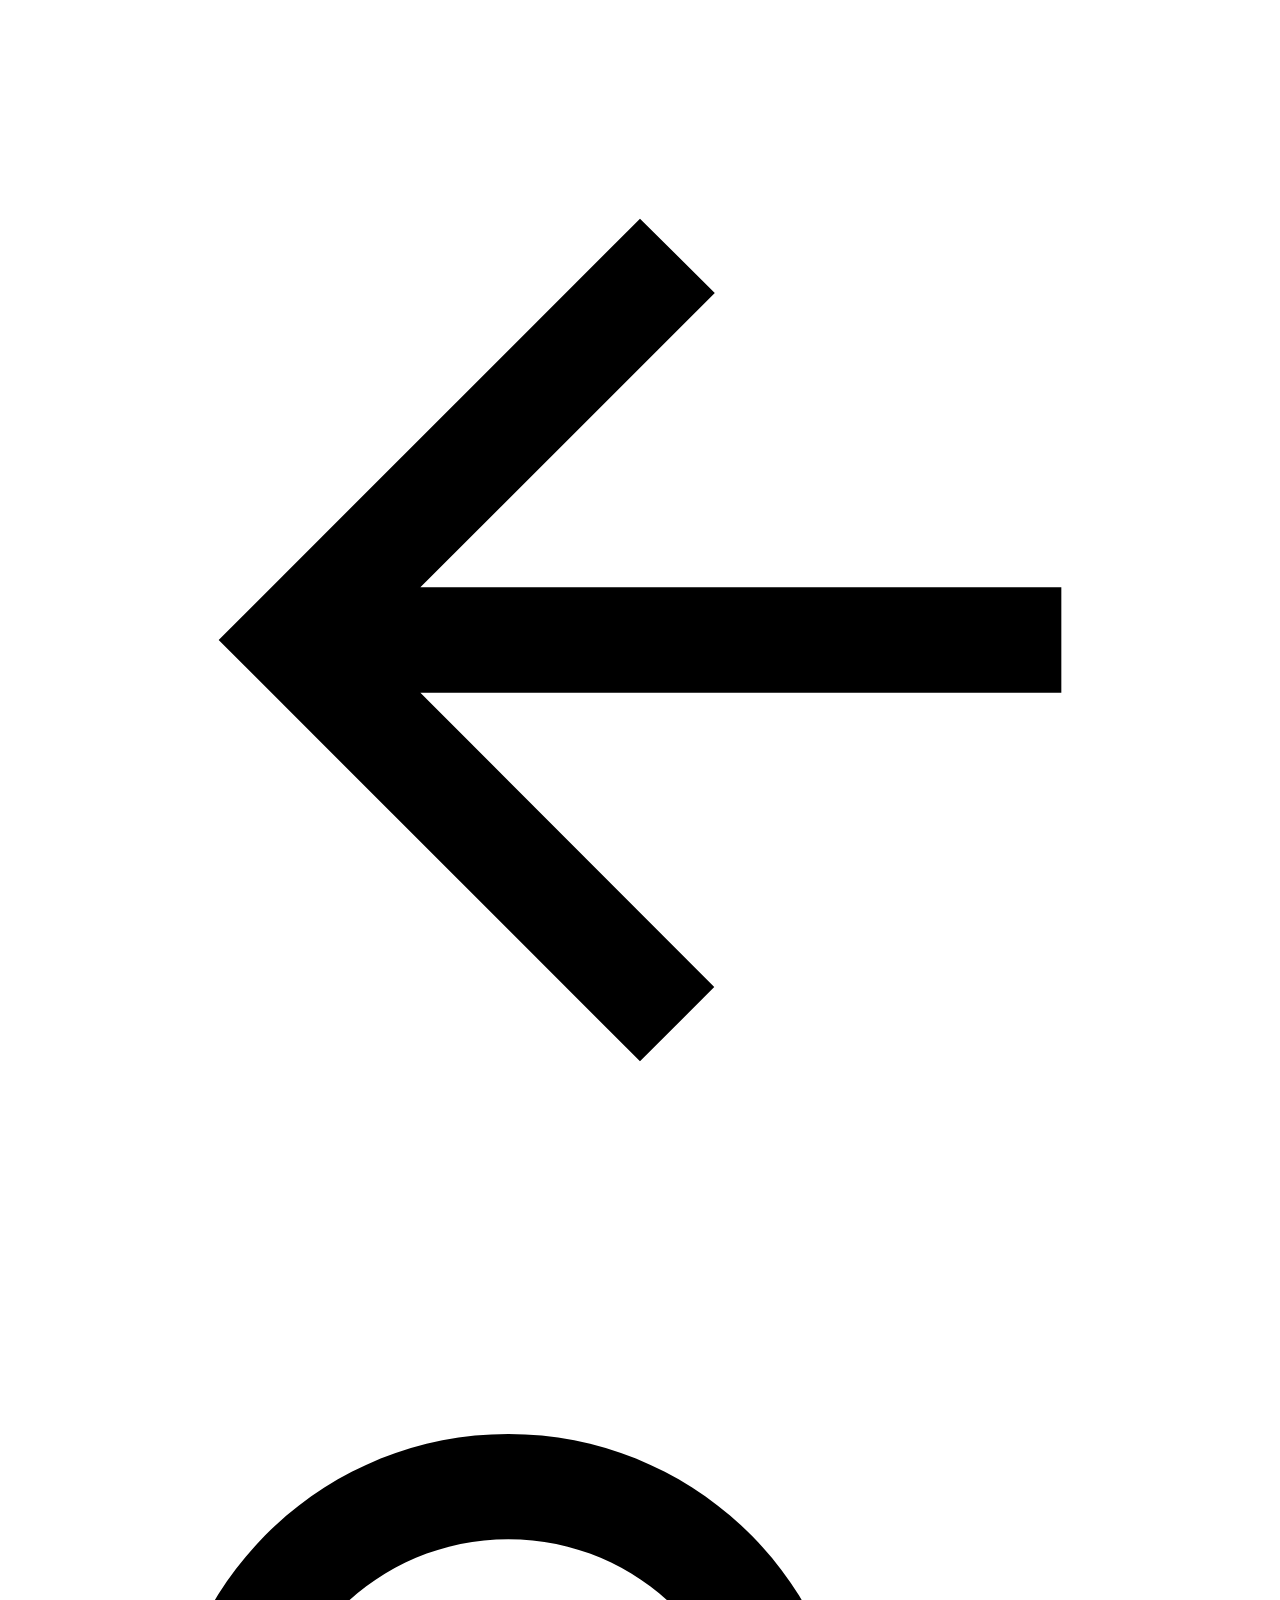
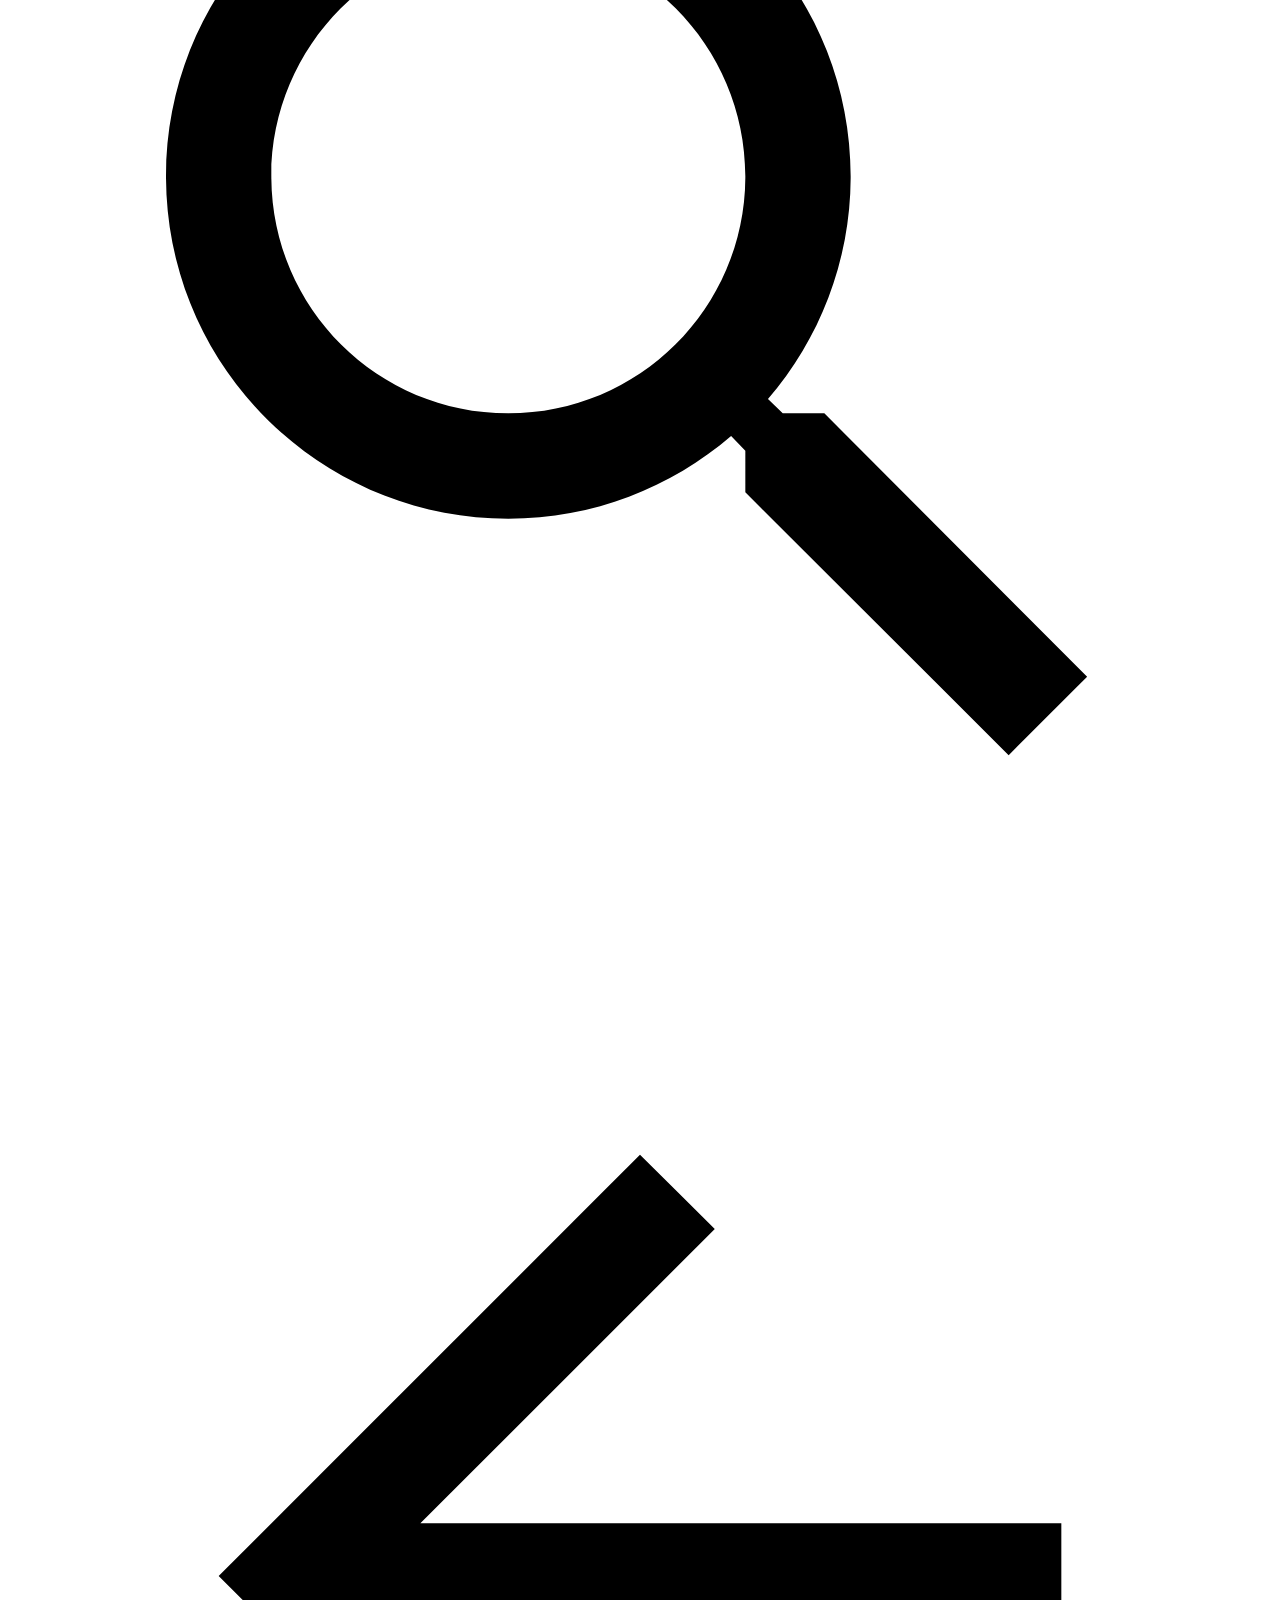
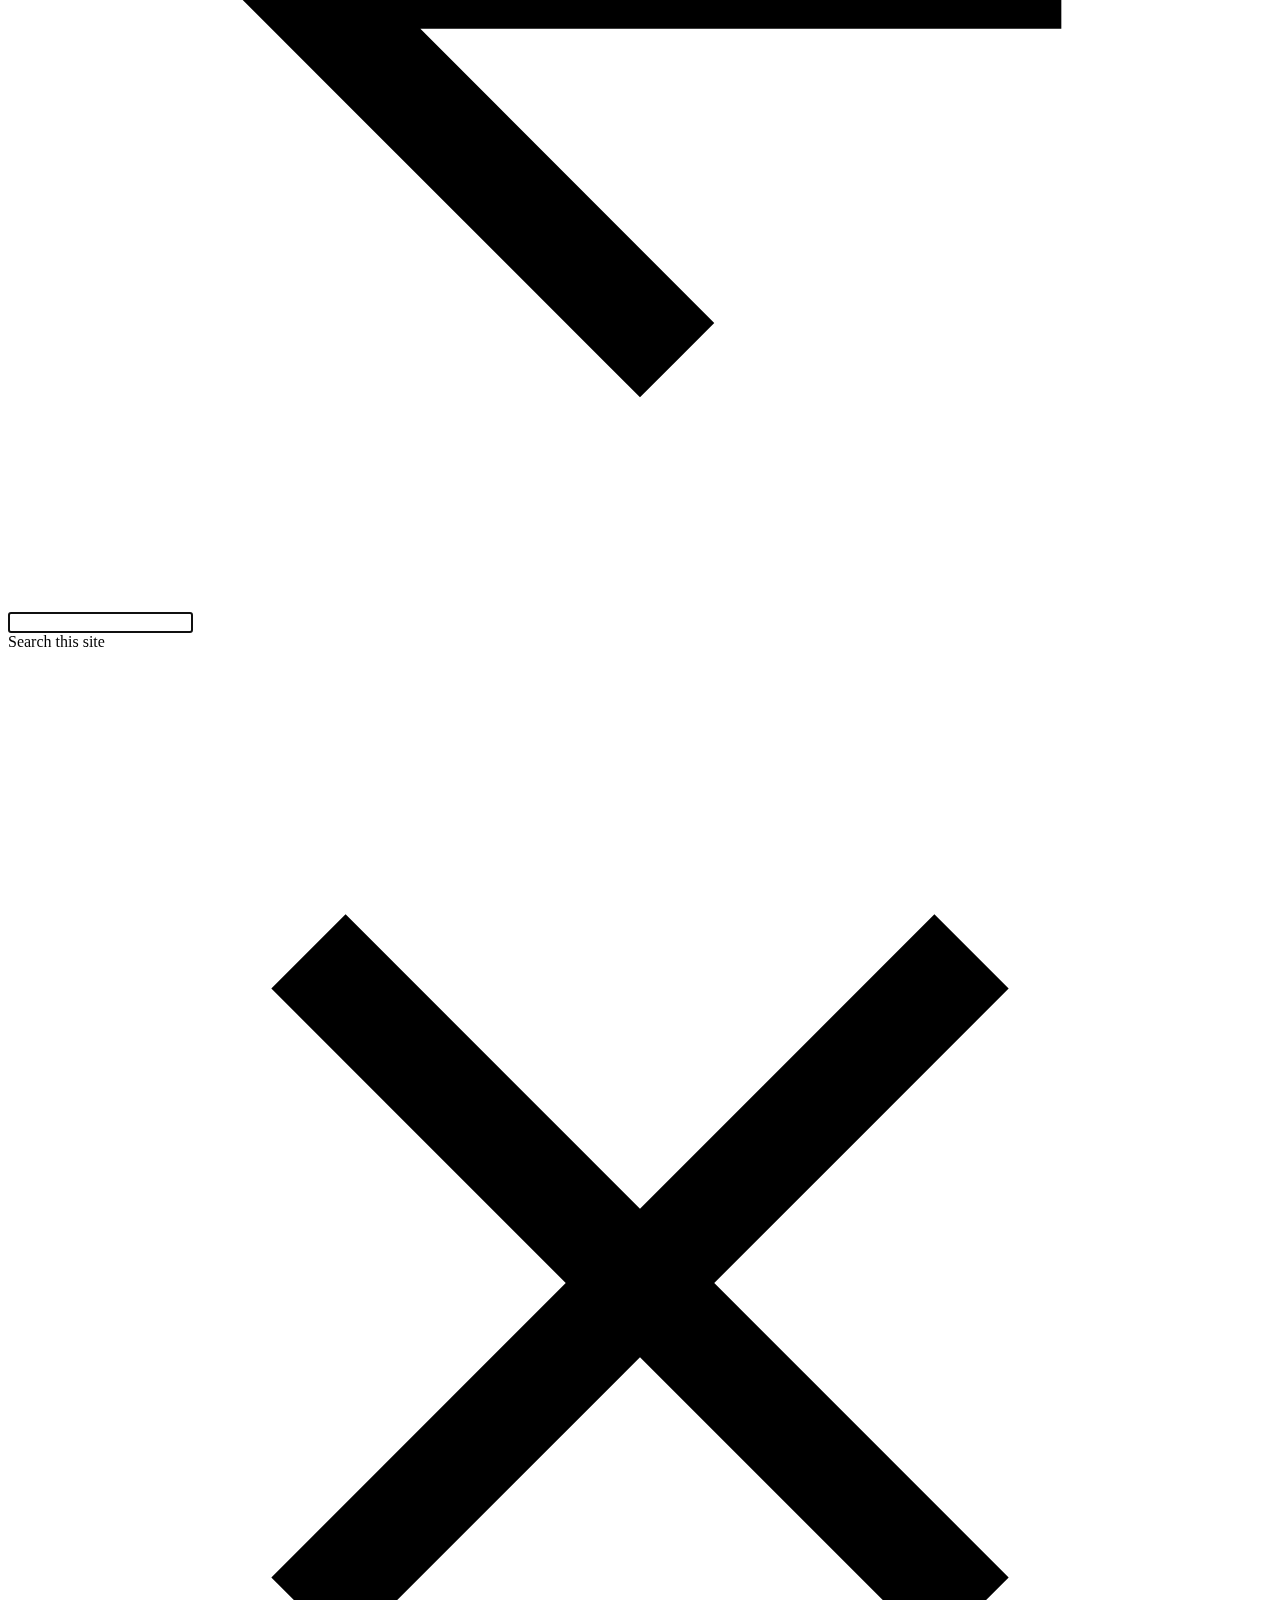
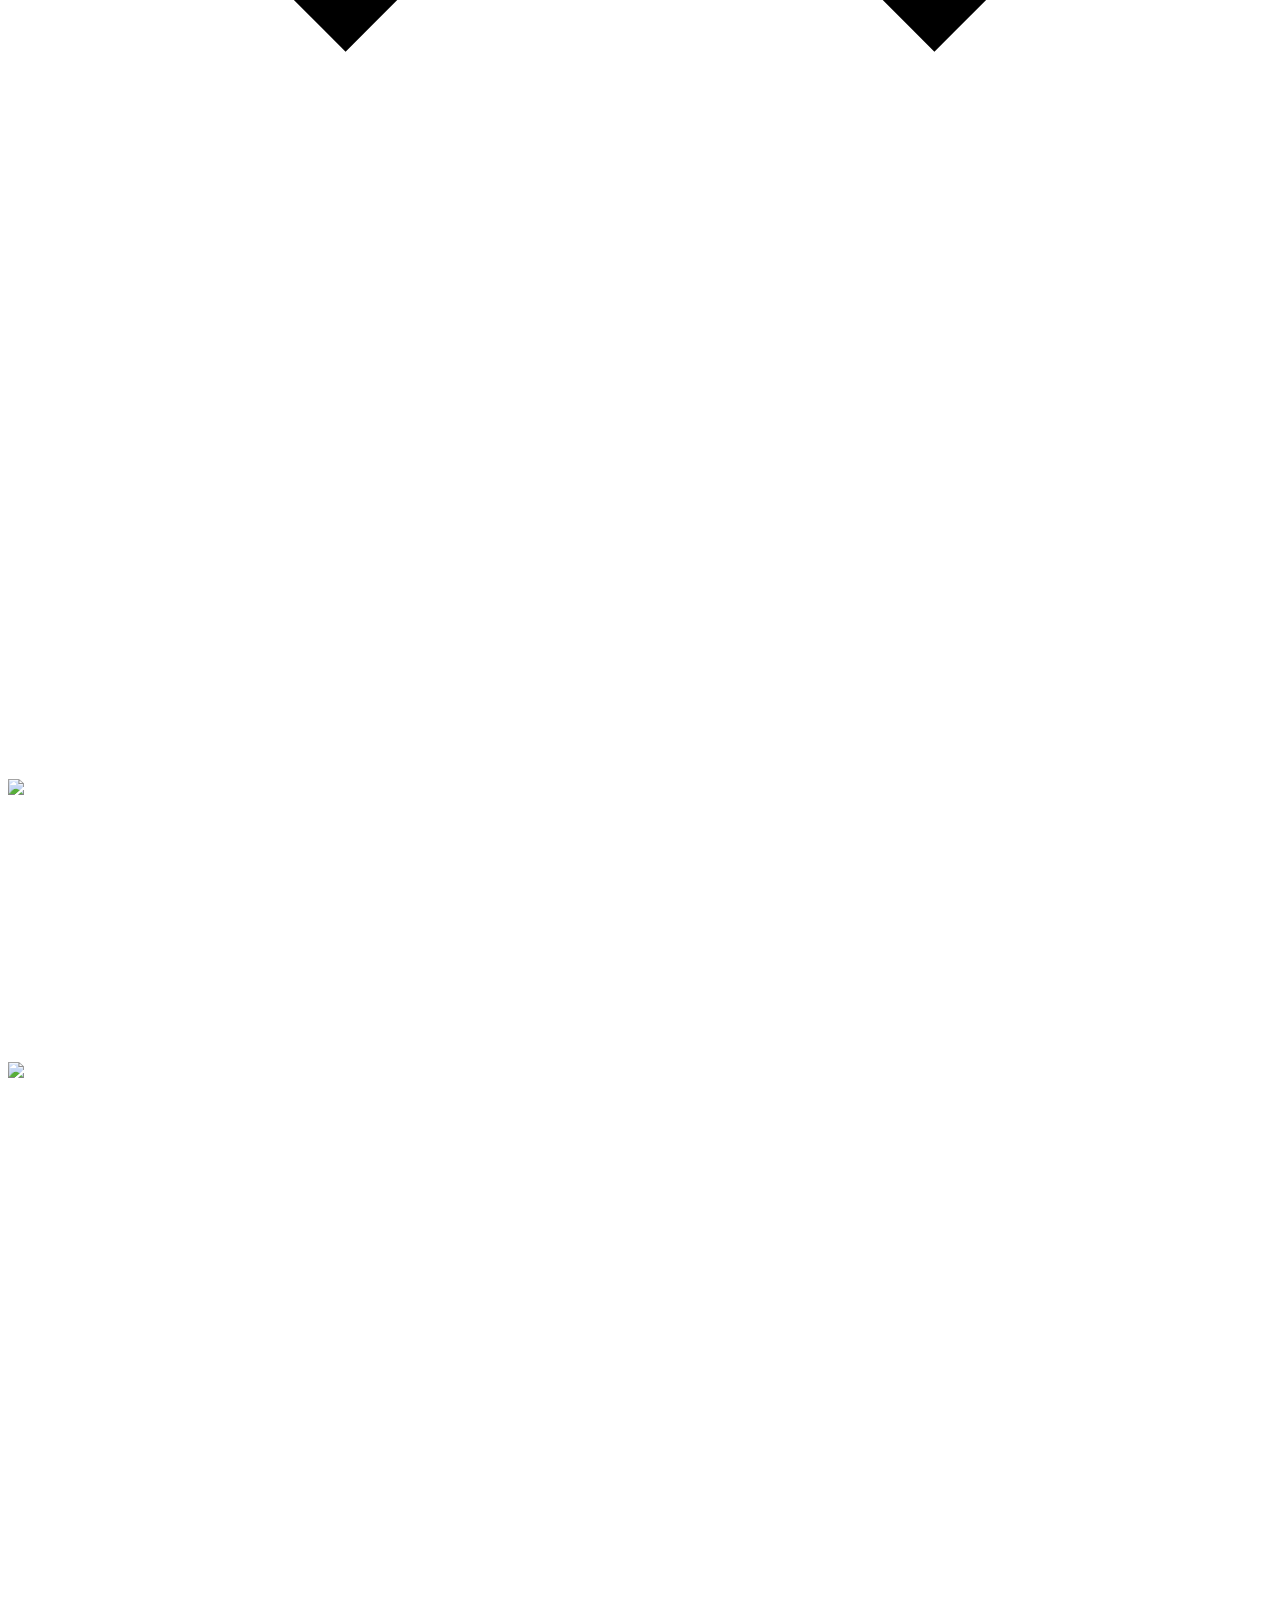
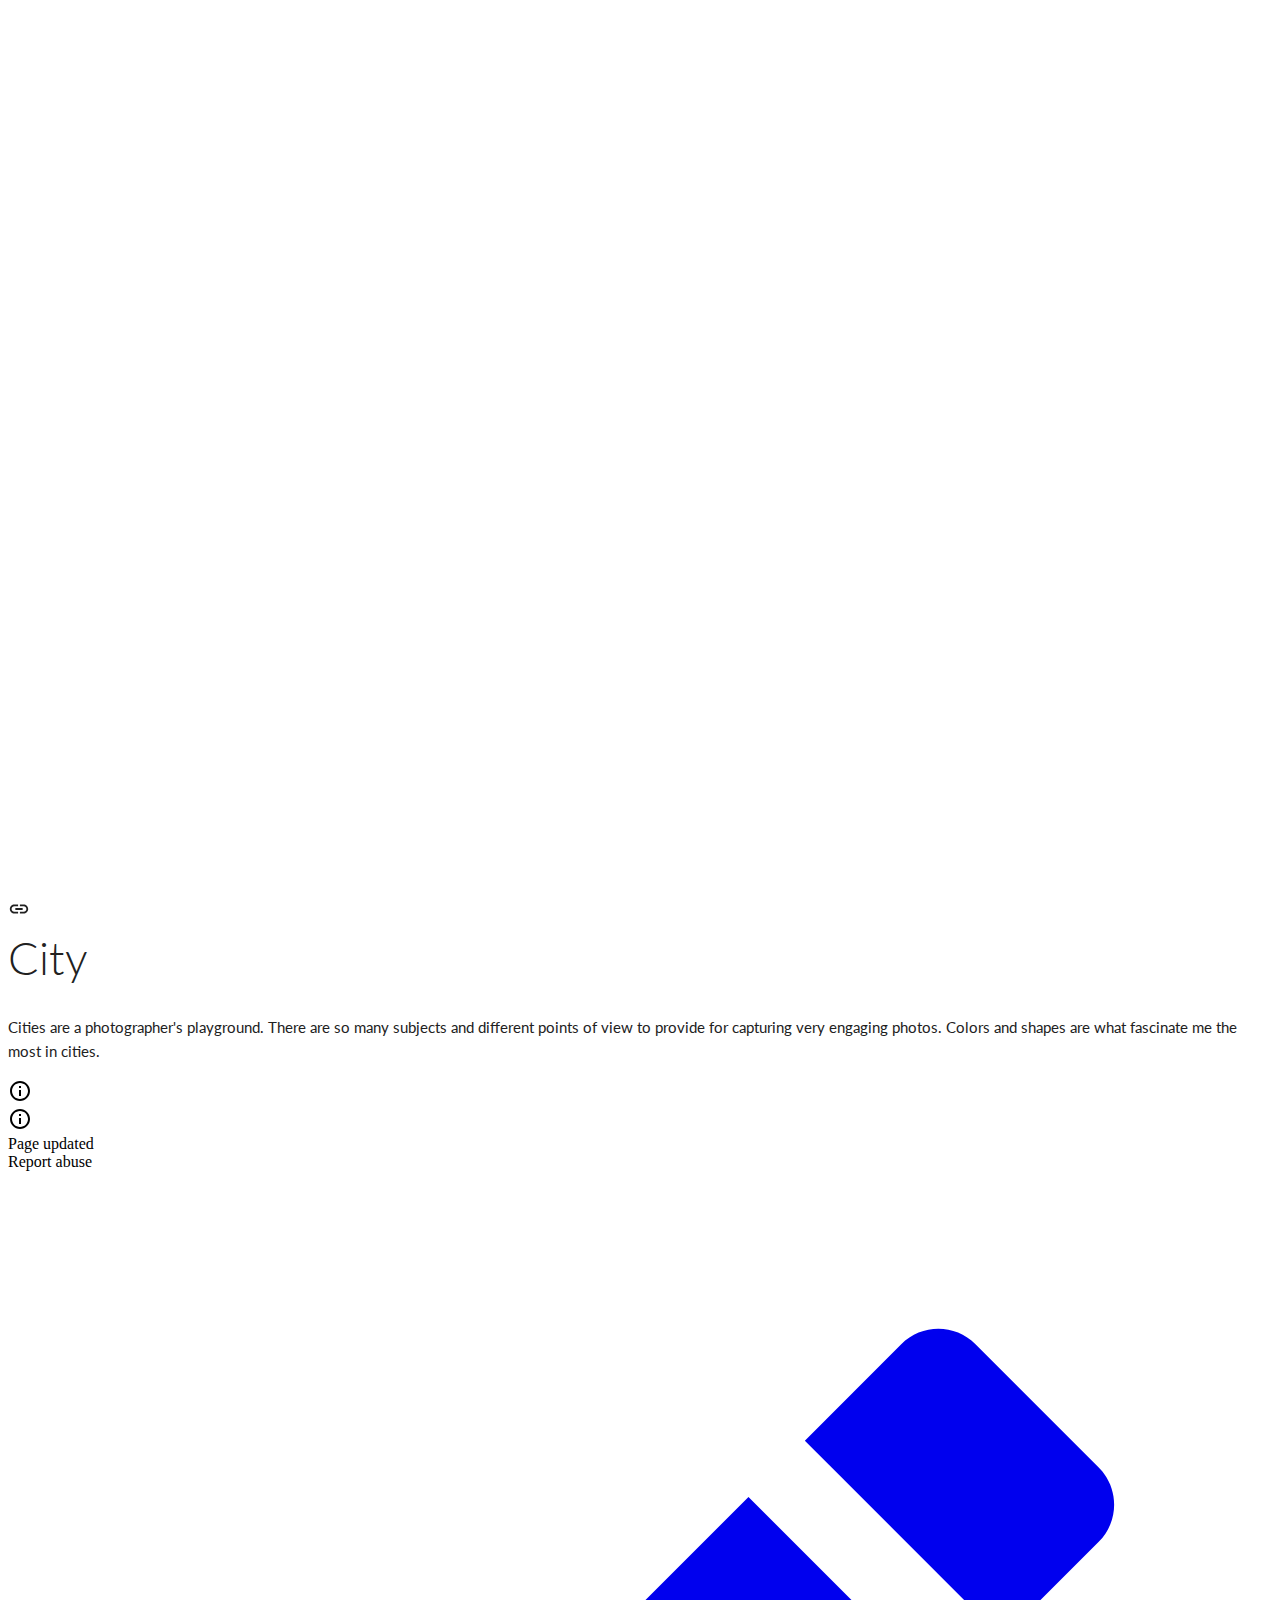
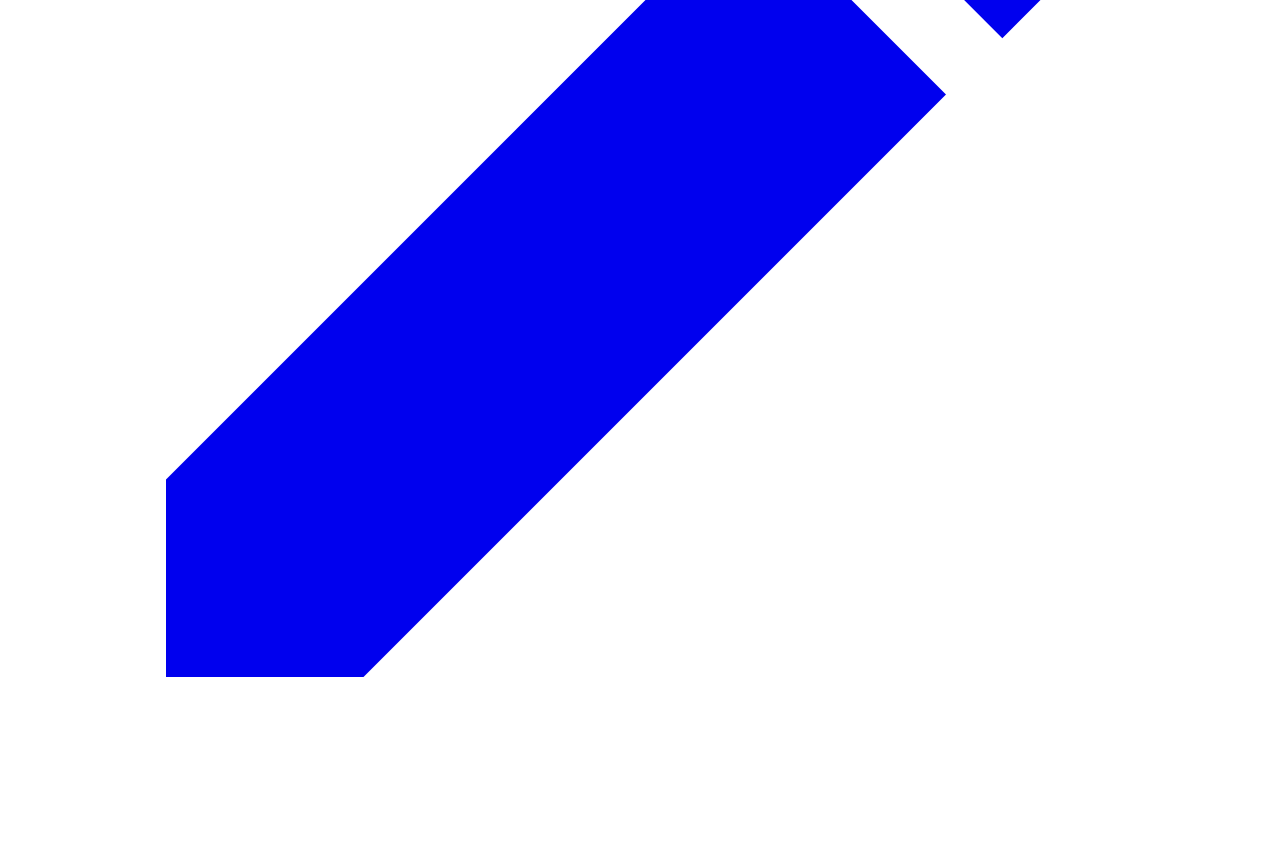
==== test.html @ f119f951 "Create test.html" ====
<!DOCTYPE html><html lang="en-GB" itemscope itemtype="http://schema.org/WebPage"><head><meta charset="utf-8"><script nonce="cbxCXwPVY-kvAXuEdSc5qw">var DOCS_timing={}; DOCS_timing['sl']=new Date().getTime();</script><script nonce="cbxCXwPVY-kvAXuEdSc5qw">function _DumpException(e) {throw e;}</script><script nonce="cbxCXwPVY-kvAXuEdSc5qw">_docs_flag_initialData={"atari-emtpr":false,"atari-ebidm":true,"atari-ebids":true,"atari-edtm":true,"atari-eibrm":false,"atari-ectm":false,"atari-ects":false,"atari-ebam":false,"docs-text-elei":false,"docs-text-usc":true,"atari-bae":false,"docs-text-emmkc":false,"docs-text-etsrdpn":false,"docs-text-etsrds":false,"docs-text-erdfs":false,"docs-text-encps":false,"docs-text-eeves":false,"docs-text-endes":false,"docs-text-etocls":false,"docs-text-escpv":true,"docs-text-efts":false,"docs-text-ecfs":false,"docs-text-ecss":false,"docs-text-evs":false,"docs-text-etvls":false,"docs-text-ethples":true,"docs-text-echs":false,"docs-text-eessips":false,"docs-text-eesntps":true,"docs-text-eesss":false,"docs-text-etls":false,"docs-text-edctps":false,"docs-text-edctzs":false,"docs-text-eetxpc":false,"docs-text-eetxp":false,"docs-text-lns":false,"docs-text-edhcfs":false,"docs-text-ertkmcp":true,"docs-etshc":false,"docs-text-tbcb":2.0E7,"docs-text-ftls":true,"docs-efsmsdl":false,"docs-euoftm":false,"docs-text-etb":false,"docs-text-esbefr":false,"docs-text-etof":false,"docs-text-ipi":false,"docs-etbe":false,"docs-text-ehlb":false,"docs-text-epa":true,"docs-text-ecls":true,"docs-text-enbcr":false,"docs-text-svofc":false,"docs-sup":"","docs-eldi":false,"docs-eeii":false,"docs-dli":false,"docs-liap":"/logImpressions","ilcm":{"eui":"AHKXmL3dj-tl-upW5f-41LAHnAVQPGPknrsXR9ycVS0KZhpD-zXcwK0eiFTd_sEC5Bo52Z0TGp6c","je":1,"sstu":1684853635648383,"si":"CIOWzvPYi_8CFd-IIwAd3IoLbw","gsc":null,"ei":[5703839,5704621,5706832,5706836,5707711,5735806,5737441,5737800,5738529,5740814,5743124,5747265,5748029,5752694,5753329,5754229,5758823,5760348,5760827,5762259,5764268,5765551,5766777,5767851,5770435,5773678,5774094,5774347,5776517,5776917,5777194,5786302,5791782,14101306,14101502,14101510,14101534,49365935,49372443,49375322,49376001,49378889,49451559,49453045,49472071,49474087,49512373,49622831,49623181,49624080,49644023,49648914,49654053,49687383,49700904,49703408,49765382,49816165,49822929,49823172,49824163,49837788,49839579,49842863,49924714,49944251,50022334,50127540,50166959,50168315,50174666,50263472,50266230,50291080,50322323,50347762,50391878,50455861,50468101,50520321,50552574,50601673],"crc":0,"cvi":[]},"docs-ccdil":false,"docs-eil":true,"docs-eoi":false,"info_params":{"token":"AHL0AtJLqECzLWPMhbx22izeunLsGfsw5g:1684853635504"},"atari-jefp":"/_/view/jserror","docs-jern":"view","atari-rhpp":"/_/view","docs-eeytpgc":true,"docs-feytpgc":false,"docs-ecuach":false,"docs-cclt":2033,"docs-ecci":true,"docs-esi":false,"docs-eytpgcv":0}; _docs_flag_cek= null ; if (window['DOCS_timing']) {DOCS_timing['ifdld']=new Date().getTime();}</script><meta name="viewport" content="width=device-width, initial-scale=1"><meta http-equiv="X-UA-Compatible" content="IE=edge"><meta name="referrer" content="strict-origin-when-cross-origin"><link rel="icon" href="https://ssl.gstatic.com/atari/images/public/favicon.ico"><meta property="og:title" content="Home"><meta property="og:type" content="website"><meta property="og:url" content="https://sites.google.com/mkhatami.com/www-mkhatami-com/home"><meta property="og:description" content="Hi, it&#39;s Mo.


Photography has always been my passion.  I&#39;ve been fascinated by it since I was a kid.


I bought my first camera when I was a teenager and started experimenting with light, shadow, colors, angles and all the interesting elements of photography. 
Over the years and after reading"><meta itemprop="name" content="Home"><meta itemprop="description" content="Hi, it&#39;s Mo.


Photography has always been my passion.  I&#39;ve been fascinated by it since I was a kid.


I bought my first camera when I was a teenager and started experimenting with light, shadow, colors, angles and all the interesting elements of photography. 
Over the years and after reading"><meta itemprop="url" content="https://sites.google.com/mkhatami.com/www-mkhatami-com/home"><meta itemprop="thumbnailUrl" content="https://lh4.googleusercontent.com/xoUjt63vg0a9E-PNofylWWNsFYqnGwVWwHL_Y5hKv_esoG9paIknT2_tKsX7uNTDkylmWkpjwv50xBQgiqWyGfsGlrTK3r2haDKtf-W9sVu9oXpdC_4DJ4g6s9Na2i17yw=w1280"><meta itemprop="image" content="https://lh4.googleusercontent.com/xoUjt63vg0a9E-PNofylWWNsFYqnGwVWwHL_Y5hKv_esoG9paIknT2_tKsX7uNTDkylmWkpjwv50xBQgiqWyGfsGlrTK3r2haDKtf-W9sVu9oXpdC_4DJ4g6s9Na2i17yw=w1280"><meta itemprop="imageUrl" content="https://lh4.googleusercontent.com/xoUjt63vg0a9E-PNofylWWNsFYqnGwVWwHL_Y5hKv_esoG9paIknT2_tKsX7uNTDkylmWkpjwv50xBQgiqWyGfsGlrTK3r2haDKtf-W9sVu9oXpdC_4DJ4g6s9Na2i17yw=w1280"><meta property="og:image" content="https://lh4.googleusercontent.com/xoUjt63vg0a9E-PNofylWWNsFYqnGwVWwHL_Y5hKv_esoG9paIknT2_tKsX7uNTDkylmWkpjwv50xBQgiqWyGfsGlrTK3r2haDKtf-W9sVu9oXpdC_4DJ4g6s9Na2i17yw=w1280"><link href="https://fonts.googleapis.com/css?family=Lato%3A300%2C300italic%2C400%2C400italic%2C700%2C700italic&display=swap" rel="stylesheet" nonce="nvqbTb7dQtsIW67gAlZ_gg"><link href="https://fonts.googleapis.com/css?family=Google+Sans_old:400,500|Roboto:300,400,500,700|Source+Code+Pro:400,700&display=swap" rel="stylesheet" nonce="nvqbTb7dQtsIW67gAlZ_gg"><link href="https://fonts.googleapis.com/css?family=Merriweather%3Ai%2Cbi%2C700%2C400&display=swap" rel="stylesheet" nonce="nvqbTb7dQtsIW67gAlZ_gg"><style nonce="nvqbTb7dQtsIW67gAlZ_gg">@media only screen and (max-width: 479px){.FdCeP{font-size: 33.0pt;}}@media only screen and (min-width: 480px) and (max-width: 767px){.FdCeP{font-size: 41.0pt;}}@media only screen and (min-width: 768px) and (max-width: 1279px){.FdCeP{font-size: 48.0pt;}}@media only screen and (min-width: 1280px){.FdCeP{font-size: 48.0pt;}}</style><link rel="stylesheet" href="https://www.gstatic.com/_/atari/_/ss/k=atari.vw.TR6nGtcL_X0.L.W.O/d=1/rs=AGEqA5nEbRgaoufSNGXQaUO2eE7tIlyhqQ" data-id="_cl" nonce="nvqbTb7dQtsIW67gAlZ_gg"><script nonce="cbxCXwPVY-kvAXuEdSc5qw"></script><title>Home</title><style jsname="ptDGoc" nonce="nvqbTb7dQtsIW67gAlZ_gg">.M63kCb{background-color: rgba(255,255,255,1);}.OUGEr{color: rgba(33,33,33,1);}.duRjpb .OUGEr{color: rgba(34,110,147,1);}.JYVBee .OUGEr{color: rgba(34,110,147,1);}.OmQG5e .OUGEr{color: rgba(33,33,33,1);}.iwQgFb{background-color: rgba(0,0,0,0.150000006);}.ySLm4c{font-family: Lato, sans-serif;}.CbiMKe{background-color: rgba(30,108,147,1);}.qeLZfd .zfr3Q{color: rgba(33,33,33,1);}.qeLZfd .qnVSj{color: rgba(33,33,33,1);}.qeLZfd .Glwbz{color: rgba(33,33,33,1);}.qeLZfd .duRjpb{color: rgba(34,110,147,1);}.qeLZfd .qLrapd{color: rgba(34,110,147,1);}.qeLZfd .JYVBee{color: rgba(34,110,147,1);}.qeLZfd .aHM7ed{color: rgba(34,110,147,1);}.qeLZfd .OmQG5e{color: rgba(33,33,33,1);}.qeLZfd .NHD4Gf{color: rgba(33,33,33,1);}.qeLZfd .aw5Odc{color: rgba(0,101,128,1);}.qeLZfd .dhtgD:hover{color: rgba(0,0,0,1);}.qeLZfd .dhtgD:visited{color: rgba(0,101,128,1);}.qeLZfd .iwQgFb{background-color: rgba(0,0,0,0.150000006);}.qeLZfd .OUGEr{color: rgba(33,33,33,1);}.qeLZfd .duRjpb .OUGEr{color: rgba(34,110,147,1);}.qeLZfd .JYVBee .OUGEr{color: rgba(34,110,147,1);}.qeLZfd .OmQG5e .OUGEr{color: rgba(33,33,33,1);}.qeLZfd:before{background-color: rgba(242,242,242,1); display: block;}.lQAHbd .zfr3Q{color: rgba(255,255,255,1);}.lQAHbd .qnVSj{color: rgba(255,255,255,1);}.lQAHbd .Glwbz{color: rgba(255,255,255,1);}.lQAHbd .duRjpb{color: rgba(255,255,255,1);}.lQAHbd .qLrapd{color: rgba(255,255,255,1);}.lQAHbd .JYVBee{color: rgba(255,255,255,1);}.lQAHbd .aHM7ed{color: rgba(255,255,255,1);}.lQAHbd .OmQG5e{color: rgba(255,255,255,1);}.lQAHbd .NHD4Gf{color: rgba(255,255,255,1);}.lQAHbd .aw5Odc{color: rgba(255,255,255,1);}.lQAHbd .dhtgD:hover{color: rgba(255,255,255,1);}.lQAHbd .dhtgD:visited{color: rgba(255,255,255,1);}.lQAHbd .iwQgFb{background-color: rgba(255,255,255,0.150000006);}.lQAHbd .OUGEr{color: rgba(255,255,255,1);}.lQAHbd .duRjpb .OUGEr{color: rgba(255,255,255,1);}.lQAHbd .JYVBee .OUGEr{color: rgba(255,255,255,1);}.lQAHbd .OmQG5e .OUGEr{color: rgba(255,255,255,1);}.lQAHbd .CbiMKe{background-color: rgba(255,255,255,1);}.lQAHbd:before{background-color: rgba(30,108,147,1); display: block;}.cJgDec .zfr3Q{color: rgba(255,255,255,1);}.cJgDec .zfr3Q .OUGEr{color: rgba(255,255,255,1);}.cJgDec .qnVSj{color: rgba(255,255,255,1);}.cJgDec .Glwbz{color: rgba(255,255,255,1);}.cJgDec .qLrapd{color: rgba(255,255,255,1);}.cJgDec .aHM7ed{color: rgba(255,255,255,1);}.cJgDec .NHD4Gf{color: rgba(255,255,255,1);}.cJgDec .IFuOkc:before{background-color: rgba(33,33,33,1); opacity: 0; display: block;}.O13XJf{height: 340px; padding-bottom: 60px; padding-top: 60px;}.O13XJf .IFuOkc{background-color: rgba(34,110,147,1); background-image: url(https://ssl.gstatic.com/atari/images/simple-header-blended-small.png);}.O13XJf .IFuOkc:before{background-color: rgba(33,33,33,1); opacity: 0.4; display: block;}.O13XJf .zfr3Q{color: rgba(255,255,255,1);}.O13XJf .qnVSj{color: rgba(255,255,255,1);}.O13XJf .Glwbz{color: rgba(255,255,255,1);}.O13XJf .duRjpb{color: rgba(255,255,255,1);}.O13XJf .qLrapd{color: rgba(255,255,255,1);}.O13XJf .JYVBee{color: rgba(255,255,255,1);}.O13XJf .aHM7ed{color: rgba(255,255,255,1);}.O13XJf .OmQG5e{color: rgba(255,255,255,1);}.O13XJf .NHD4Gf{color: rgba(255,255,255,1);}.tpmmCb .zfr3Q{color: rgba(33,33,33,1);}.tpmmCb .zfr3Q .OUGEr{color: rgba(33,33,33,1);}.tpmmCb .qnVSj{color: rgba(33,33,33,1);}.tpmmCb .Glwbz{color: rgba(33,33,33,1);}.tpmmCb .qLrapd{color: rgba(33,33,33,1);}.tpmmCb .aHM7ed{color: rgba(33,33,33,1);}.tpmmCb .NHD4Gf{color: rgba(33,33,33,1);}.tpmmCb .IFuOkc:before{background-color: rgba(255,255,255,1); display: block;}.tpmmCb .Wew9ke{fill: rgba(33,33,33,1);}.aw5Odc{color: rgba(0,101,128,1);}.dhtgD:hover{color: rgba(0,122,147,1);}.dhtgD:active{color: rgba(0,122,147,1);}.dhtgD:visited{color: rgba(0,101,128,1);}.Zjiec{color: rgba(255,255,255,1); font-family: Lato, sans-serif; font-size: 19pt; font-weight: 300; letter-spacing: 1px; line-height: 1.3; padding-bottom: 62.5px; padding-left: 48px; padding-right: 36px; padding-top: 11.5px;}.XMyrgf{margin-top: 0px; margin-left: 48px; margin-bottom: 24px; margin-right: 24px;}.TlfmSc{color: rgba(255,255,255,1); font-family: Lato, sans-serif; font-size: 15pt; font-weight: 300; line-height: 1.333;}.Mz8gvb{color: rgba(255,255,255,1);}.zDUgLc{background-color: rgba(33,33,33,1);}.QTKDff.chg4Jd:focus{background-color: rgba(255,255,255,0.1199999973);}.YTv4We{color: rgba(178,178,178,1);}.YTv4We:hover:before{background-color: rgba(255,255,255,0.1199999973); display: block;}.YTv4We.chg4Jd:focus:before{border-color: rgba(255,255,255,0.3600000143); display: block;}.eWDljc{background-color: rgba(33,33,33,1);}.eWDljc .hDrhEe{padding-left: 8px;}.ZXW7w{color: rgba(255,255,255,1); opacity: 0.26;}.PsKE7e{color: rgba(255,255,255,1); font-family: Lato, sans-serif; font-size: 12pt; font-weight: 300;}.lhZOrc{color: rgba(73,170,212,1);}.hDrhEe:hover{color: rgba(73,170,212,1);}.M9vuGd{color: rgba(73,170,212,1); font-weight: 400;}.jgXgSe:hover{color: rgba(73,170,212,1);}.j10yRb:hover{color: rgba(0,188,212,1);}.j10yRb.chg4Jd:focus:before{border-color: rgba(255,255,255,0.3600000143); display: block;}.tCHXDc{color: rgba(255,255,255,1);}.iWs3gf.chg4Jd:focus{background-color: rgba(255,255,255,0.1199999973);}.wgxiMe{background-color: rgba(33,33,33,1);}.fOU46b .TlfmSc{color: rgba(255,255,255,1);}.fOU46b .KJll8d{background-color: rgba(255,255,255,1);}.fOU46b .Mz8gvb{color: rgba(255,255,255,1);}.fOU46b .Mz8gvb.chg4Jd:focus:before{border-color: rgba(255,255,255,1); display: block;}.fOU46b .qV4dIc{color: rgba(255,255,255,0.8700000048);}.fOU46b .jgXgSe:hover{color: rgba(255,255,255,1);}.fOU46b .M9vuGd{color: rgba(255,255,255,1);}.fOU46b .tCHXDc{color: rgba(255,255,255,0.8700000048);}.fOU46b .iWs3gf.chg4Jd:focus{background-color: rgba(255,255,255,0.1199999973);}.fOU46b .G8QRnc .Mz8gvb{color: rgba(0,0,0,0.8000000119);}.fOU46b .G8QRnc .Mz8gvb.chg4Jd:focus:before{border-color: rgba(0,0,0,0.8000000119); display: block;}.fOU46b .G8QRnc .ZXW7w{color: rgba(0,0,0,0.8000000119);}.fOU46b .G8QRnc .TlfmSc{color: rgba(0,0,0,0.8000000119);}.fOU46b .G8QRnc .KJll8d{background-color: rgba(0,0,0,0.8000000119);}.fOU46b .G8QRnc .qV4dIc{color: rgba(0,0,0,0.6399999857);}.fOU46b .G8QRnc .jgXgSe:hover{color: rgba(0,0,0,0.8199999928);}.fOU46b .G8QRnc .M9vuGd{color: rgba(0,0,0,0.8199999928);}.fOU46b .G8QRnc .tCHXDc{color: rgba(0,0,0,0.6399999857);}.fOU46b .G8QRnc .iWs3gf.chg4Jd:focus{background-color: rgba(0,0,0,0.1199999973);}.fOU46b .usN8rf .Mz8gvb{color: rgba(0,0,0,0.8000000119);}.fOU46b .usN8rf .Mz8gvb.chg4Jd:focus:before{border-color: rgba(0,0,0,0.8000000119); display: block;}.fOU46b .usN8rf .ZXW7w{color: rgba(0,0,0,0.8000000119);}.fOU46b .usN8rf .TlfmSc{color: rgba(0,0,0,0.8000000119);}.fOU46b .usN8rf .KJll8d{background-color: rgba(0,0,0,0.8000000119);}.fOU46b .usN8rf .qV4dIc{color: rgba(0,0,0,0.6399999857);}.fOU46b .usN8rf .jgXgSe:hover{color: rgba(0,0,0,0.8199999928);}.fOU46b .usN8rf .M9vuGd{color: rgba(0,0,0,0.8199999928);}.fOU46b .usN8rf .tCHXDc{color: rgba(0,0,0,0.6399999857);}.fOU46b .usN8rf .iWs3gf.chg4Jd:focus{background-color: rgba(0,0,0,0.1199999973);}.fOU46b .aCIEDd .qV4dIc{color: rgba(33,33,33,1);}.fOU46b .aCIEDd .TlfmSc{color: rgba(33,33,33,1);}.fOU46b .aCIEDd .KJll8d{background-color: rgba(33,33,33,1);}.fOU46b .aCIEDd .ZXW7w{color: rgba(33,33,33,1);}.fOU46b .aCIEDd .jgXgSe:hover{color: rgba(33,33,33,1); opacity: 0.82;}.fOU46b .aCIEDd .Mz8gvb{color: rgba(33,33,33,1);}.fOU46b .aCIEDd .tCHXDc{color: rgba(33,33,33,1);}.fOU46b .aCIEDd .iWs3gf.chg4Jd:focus{background-color: rgba(33,33,33,0.1199999973);}.fOU46b .a3ETed .qV4dIc{color: rgba(255,255,255,1);}.fOU46b .a3ETed .TlfmSc{color: rgba(255,255,255,1);}.fOU46b .a3ETed .KJll8d{background-color: rgba(255,255,255,1);}.fOU46b .a3ETed .ZXW7w{color: rgba(255,255,255,1);}.fOU46b .a3ETed .jgXgSe:hover{color: rgba(255,255,255,1); opacity: 0.82;}.fOU46b .a3ETed .Mz8gvb{color: rgba(255,255,255,1);}.fOU46b .a3ETed .tCHXDc{color: rgba(255,255,255,1);}.fOU46b .a3ETed .iWs3gf.chg4Jd:focus{background-color: rgba(255,255,255,0.1199999973);}@media only screen and (min-width: 1280px){.XeSM4.b2Iqye.fOU46b .LBrwzc .tCHXDc{color: rgba(255,255,255,0.8700000048);}}.XeSM4.b2Iqye.fOU46b .LBrwzc .iWs3gf.chg4Jd:focus{background-color: rgba(255,255,255,0.1199999973);}@media only screen and (min-width: 1280px){.KuNac.b2Iqye.fOU46b .tCHXDc{color: rgba(0,0,0,0.6399999857);}}.KuNac.b2Iqye.fOU46b .iWs3gf.chg4Jd:focus{background-color: rgba(0,0,0,0.1199999973);}.fOU46b .zDUgLc{opacity: 0;}.LBrwzc .ZXW7w{color: rgba(0,0,0,1);}.LBrwzc .KJll8d{background-color: rgba(0,0,0,1);}.GBy4H .ZXW7w{color: rgba(255,255,255,1);}.GBy4H .KJll8d{background-color: rgba(255,255,255,1);}.eBSUbc{background-color: rgba(33,33,33,1); color: rgba(0,188,212,0.6999999881);}.BFDQOb:hover{color: rgba(73,170,212,1);}.ImnMyf{background-color: rgba(255,255,255,1); color: rgba(33,33,33,1);}.Vs12Bd{background-color: rgba(242,242,242,1); color: rgba(33,33,33,1);}.S5d9Rd{background-color: rgba(30,108,147,1); color: rgba(255,255,255,1);}.zfr3Q{color: rgba(33,33,33,1); font-family: Lato, sans-serif; font-size: 11pt; font-weight: 400; line-height: 1.6667; margin-top: 12px;}.qnVSj{color: rgba(33,33,33,1);}.Glwbz{color: rgba(33,33,33,1);}.duRjpb{color: rgba(34,110,147,1); font-family: Lato, sans-serif; font-size: 34pt; font-weight: 300; letter-spacing: 0.5px; line-height: 1.2; margin-top: 30px;}.Ap4VC{margin-bottom: -30px;}.qLrapd{color: rgba(34,110,147,1);}.JYVBee{color: rgba(34,110,147,1); font-family: Lato, sans-serif; font-size: 19pt; font-weight: 400; line-height: 1.4; margin-top: 20px;}.CobnVe{margin-bottom: -20px;}.aHM7ed{color: rgba(34,110,147,1);}.OmQG5e{color: rgba(33,33,33,1); font-family: Lato, sans-serif; font-size: 15pt; font-style: normal; font-weight: 400; line-height: 1.25; margin-top: 16px;}.GV3q8e{margin-bottom: -16px;}.NHD4Gf{color: rgba(33,33,33,1);}.LB7kq .duRjpb{font-size: 64pt; letter-spacing: 2px; line-height: 1; margin-top: 40px;}.LB7kq .JYVBee{font-size: 25pt; font-weight: 300; line-height: 1.1; margin-top: 25px;}@media only screen and (max-width: 479px){.LB7kq .duRjpb{font-size: 40pt;}}@media only screen and (min-width: 480px) and (max-width: 767px){.LB7kq .duRjpb{font-size: 53pt;}}@media only screen and (max-width: 479px){.LB7kq .JYVBee{font-size: 19pt;}}@media only screen and (min-width: 480px) and (max-width: 767px){.LB7kq .JYVBee{font-size: 22pt;}}.O13XJf{height: 340px; padding-bottom: 60px; padding-top: 60px;}@media only screen and (min-width: 480px) and (max-width: 767px){.O13XJf{height: 280px; padding-bottom: 40px; padding-top: 40px;}}@media only screen and (max-width: 479px){.O13XJf{height: 250px; padding-bottom: 30px; padding-top: 30px;}}.SBrW1{height: 520px;}@media only screen and (min-width: 480px) and (max-width: 767px){.SBrW1{height: 520px;}}@media only screen and (max-width: 479px){.SBrW1{height: 400px;}}.Wew9ke{fill: rgba(255,255,255,1);}.gk8rDe{height: 180px; padding-bottom: 32px; padding-top: 60px;}.gk8rDe .zfr3Q{color: rgba(0,0,0,1);}.gk8rDe .duRjpb{color: rgba(34,110,147,1); font-size: 45pt; line-height: 1.1;}.gk8rDe .qLrapd{color: rgba(34,110,147,1);}.gk8rDe .JYVBee{color: rgba(34,110,147,1); font-size: 27pt; line-height: 1.35; margin-top: 15px;}.gk8rDe .aHM7ed{color: rgba(34,110,147,1);}.gk8rDe .OmQG5e{color: rgba(33,33,33,1);}.gk8rDe .NHD4Gf{color: rgba(33,33,33,1);}@media only screen and (max-width: 479px){.gk8rDe .duRjpb{font-size: 30pt;}}@media only screen and (min-width: 480px) and (max-width: 767px){.gk8rDe .duRjpb{font-size: 38pt;}}@media only screen and (max-width: 479px){.gk8rDe .JYVBee{font-size: 20pt;}}@media only screen and (min-width: 480px) and (max-width: 767px){.gk8rDe .JYVBee{font-size: 24pt;}}@media only screen and (min-width: 480px) and (max-width: 767px){.gk8rDe{padding-top: 45px;}}@media only screen and (max-width: 479px){.gk8rDe{padding-bottom: 0px; padding-top: 30px;}}.dhtgD{text-decoration: underline;}.JzO0Vc{background-color: rgba(33,33,33,1); font-family: Lato, sans-serif; width: 250px;}@media only screen and (min-width: 1280px){.JzO0Vc{padding-top: 48.5px;}}.TlfmSc{font-family: Lato, sans-serif; font-size: 15pt; font-weight: 300; line-height: 1.333;}.PsKE7e{font-family: Lato, sans-serif; font-size: 12pt;}.IKA38e{line-height: 1.21;}.hDrhEe{padding-bottom: 11.5px; padding-top: 11.5px;}.zDUgLc{opacity: 1;}.QmpIrf{background-color: rgba(30,108,147,1); border-color: rgba(255,255,255,1); color: rgba(255,255,255,1); font-family: Lato, sans-serif; font-size: 11pt; line-height: normal;}.xkUom{border-color: rgba(30,108,147,1); color: rgba(30,108,147,1); font-family: Lato, sans-serif; font-size: 11pt; line-height: normal;}.xkUom:hover{background-color: rgba(30,108,147,0.1000000015);}.KjwKmc{color: rgba(30,108,147,1); font-family: Lato, sans-serif; font-size: 11pt; line-height: normal; line-height: normal;}.KjwKmc:hover{background-color: rgba(30,108,147,0.1000000015);}.lQAHbd .QmpIrf{background-color: rgba(255,255,255,1); border-color: rgba(34,110,147,1); color: rgba(34,110,147,1); font-family: Lato, sans-serif; font-size: 11pt; line-height: normal;}.lQAHbd .xkUom{border-color: rgba(242,242,242,1); color: rgba(242,242,242,1); font-family: Lato, sans-serif; font-size: 11pt; line-height: normal;}.lQAHbd .xkUom:hover{background-color: rgba(255,255,255,0.1000000015);}.lQAHbd .KjwKmc{color: rgba(242,242,242,1); font-family: Lato, sans-serif; font-size: 11pt; line-height: normal;}.lQAHbd .KjwKmc:hover{background-color: rgba(255,255,255,0.1000000015);}.lQAHbd .Mt0nFe{border-color: rgba(255,255,255,0.200000003);}.cJgDec .QmpIrf{background-color: rgba(255,255,255,1); border-color: rgba(34,110,147,1); color: rgba(34,110,147,1); font-family: Lato, sans-serif; font-size: 11pt; line-height: normal;}.cJgDec .xkUom{border-color: rgba(242,242,242,1); color: rgba(242,242,242,1); font-family: Lato, sans-serif; font-size: 11pt; line-height: normal;}.cJgDec .xkUom:hover{background-color: rgba(255,255,255,0.1000000015);}.cJgDec .KjwKmc{color: rgba(242,242,242,1); font-family: Lato, sans-serif; font-size: 11pt; line-height: normal;}.cJgDec .KjwKmc:hover{background-color: rgba(255,255,255,0.1000000015);}.tpmmCb .QmpIrf{background-color: rgba(255,255,255,1); border-color: rgba(34,110,147,1); color: rgba(34,110,147,1); font-family: Lato, sans-serif; font-size: 11pt; line-height: normal;}.tpmmCb .xkUom{border-color: rgba(30,108,147,1); color: rgba(30,108,147,1); font-family: Lato, sans-serif; font-size: 11pt; line-height: normal;}.tpmmCb .xkUom:hover{background-color: rgba(30,108,147,0.1000000015);}.tpmmCb .KjwKmc{color: rgba(30,108,147,1); font-family: Lato, sans-serif; font-size: 11pt; line-height: normal;}.tpmmCb .KjwKmc:hover{background-color: rgba(30,108,147,0.1000000015);}.gk8rDe .QmpIrf{background-color: rgba(30,108,147,1); border-color: rgba(255,255,255,1); color: rgba(255,255,255,1); font-family: Lato, sans-serif; font-size: 11pt; line-height: normal;}.gk8rDe .xkUom{border-color: rgba(30,108,147,1); color: rgba(30,108,147,1); font-family: Lato, sans-serif; font-size: 11pt; line-height: normal;}.gk8rDe .xkUom:hover{background-color: rgba(30,108,147,0.1000000015);}.gk8rDe .KjwKmc{color: rgba(30,108,147,1); font-family: Lato, sans-serif; font-size: 11pt; line-height: normal;}.gk8rDe .KjwKmc:hover{background-color: rgba(30,108,147,0.1000000015);}.O13XJf .QmpIrf{background-color: rgba(255,255,255,1); border-color: rgba(34,110,147,1); color: rgba(34,110,147,1); font-family: Lato, sans-serif; font-size: 11pt; line-height: normal;}.O13XJf .xkUom{border-color: rgba(242,242,242,1); color: rgba(242,242,242,1); font-family: Lato, sans-serif; font-size: 11pt; line-height: normal;}.O13XJf .xkUom:hover{background-color: rgba(255,255,255,0.1000000015);}.O13XJf .KjwKmc{color: rgba(242,242,242,1); font-family: Lato, sans-serif; font-size: 11pt; line-height: normal;}.O13XJf .KjwKmc:hover{background-color: rgba(255,255,255,0.1000000015);}.Y4CpGd{font-family: Lato, sans-serif; font-size: 11pt;}.CMArNe{background-color: rgba(242,242,242,1);}.LBrwzc .TlfmSc{color: rgba(0,0,0,0.8000000119);}.LBrwzc .YTv4We{color: rgba(0,0,0,0.6399999857);}.LBrwzc .YTv4We.chg4Jd:focus:before{border-color: rgba(0,0,0,0.6399999857); display: block;}.LBrwzc .Mz8gvb{color: rgba(0,0,0,0.6399999857);}.LBrwzc .tCHXDc{color: rgba(0,0,0,0.6399999857);}.LBrwzc .iWs3gf.chg4Jd:focus{background-color: rgba(0,0,0,0.1199999973);}.LBrwzc .wgxiMe{background-color: rgba(255,255,255,1);}.LBrwzc .qV4dIc{color: rgba(0,0,0,0.6399999857);}.LBrwzc .M9vuGd{color: rgba(0,0,0,0.8000000119); font-weight: bold;}.LBrwzc .Zjiec{color: rgba(0,0,0,0.8000000119);}.LBrwzc .IKA38e{color: rgba(0,0,0,0.6399999857);}.LBrwzc .lhZOrc.IKA38e{color: rgba(0,0,0,0.8000000119); font-weight: bold;}.LBrwzc .j10yRb:hover{color: rgba(0,0,0,0.8000000119);}.LBrwzc .eBSUbc{color: rgba(0,0,0,0.8000000119);}.LBrwzc .hDrhEe:hover{color: rgba(0,0,0,0.8000000119);}.LBrwzc .jgXgSe:hover{color: rgba(0,0,0,0.8000000119);}.LBrwzc .M9vuGd:hover{color: rgba(0,0,0,0.8000000119);}.LBrwzc .zDUgLc{border-bottom-color: rgba(204,204,204,1); border-bottom-width: 1px; border-bottom-style: solid;}.fOU46b .LBrwzc .M9vuGd{color: rgba(0,0,0,0.8000000119);}.fOU46b .LBrwzc .jgXgSe:hover{color: rgba(0,0,0,0.8000000119);}.fOU46b .LBrwzc .zDUgLc{opacity: 1; border-bottom-style: none;}.fOU46b .LBrwzc .tCHXDc{color: rgba(0,0,0,0.6399999857);}.fOU46b .LBrwzc .iWs3gf.chg4Jd:focus{background-color: rgba(0,0,0,0.1199999973);}.fOU46b .GBy4H .M9vuGd{color: rgba(255,255,255,1);}.fOU46b .GBy4H .jgXgSe:hover{color: rgba(255,255,255,1);}.fOU46b .GBy4H .zDUgLc{opacity: 1;}.fOU46b .GBy4H .tCHXDc{color: rgba(255,255,255,0.8700000048);}.fOU46b .GBy4H .iWs3gf.chg4Jd:focus{background-color: rgba(255,255,255,0.1199999973);}.XeSM4.G9Qloe.fOU46b .LBrwzc .tCHXDc{color: rgba(0,0,0,0.6399999857);}.XeSM4.G9Qloe.fOU46b .LBrwzc .iWs3gf.chg4Jd:focus{background-color: rgba(0,0,0,0.1199999973);}.GBy4H .lhZOrc.IKA38e{color: rgba(255,255,255,1);}.GBy4H .eBSUbc{color: rgba(255,255,255,0.8700000048);}.GBy4H .hDrhEe:hover{color: rgba(255,255,255,1);}.GBy4H .j10yRb:hover{color: rgba(255,255,255,1);}.GBy4H .YTv4We{color: rgba(255,255,255,1);}.GBy4H .YTv4We.chg4Jd:focus:before{border-color: rgba(255,255,255,1); display: block;}.GBy4H .tCHXDc{color: rgba(255,255,255,0.8700000048);}.GBy4H .iWs3gf.chg4Jd:focus{background-color: rgba(255,255,255,0.1199999973);}.GBy4H .jgXgSe:hover{color: rgba(255,255,255,1);}.GBy4H .jgXgSe:hover{color: rgba(255,255,255,1);}.GBy4H .M9vuGd{color: rgba(255,255,255,1);}.GBy4H .M9vuGd:hover{color: rgba(255,255,255,1);}.QcmuFb{padding-left: 20px;}.vDPrib{padding-left: 40px;}.TBDXjd{padding-left: 60px;}.bYeK8e{padding-left: 80px;}.CuqSDe{padding-left: 100px;}.Havqpe{padding-left: 120px;}.JvDrRe{padding-left: 140px;}.o5lrIf{padding-left: 160px;}.yOJW7c{padding-left: 180px;}.rB8cye{padding-left: 200px;}.RuayVd{padding-right: 20px;}.YzcKX{padding-right: 40px;}.reTV0b{padding-right: 60px;}.vSYeUc{padding-right: 80px;}.PxtZIe{padding-right: 100px;}.ahQMed{padding-right: 120px;}.rzhcXb{padding-right: 140px;}.PBhj0b{padding-right: 160px;}.TlN46c{padding-right: 180px;}.GEdNnc{padding-right: 200px;}.TMjjoe{font-family: Lato, sans-serif; font-size: 9pt; line-height: 1.2; margin-top: 0px;}@media only screen and (min-width: 1280px){.yxgWrb{margin-left: 250px;}}@media only screen and (max-width: 479px){.Zjiec{font-size: 15pt;}}@media only screen and (min-width: 480px) and (max-width: 767px){.Zjiec{font-size: 17pt;}}@media only screen and (max-width: 479px){.TlfmSc{font-size: 13pt;}}@media only screen and (min-width: 480px) and (max-width: 767px){.TlfmSc{font-size: 14pt;}}@media only screen and (max-width: 479px){.PsKE7e{font-size: 12pt;}}@media only screen and (min-width: 480px) and (max-width: 767px){.PsKE7e{font-size: 12pt;}}@media only screen and (max-width: 479px){.duRjpb{font-size: 24pt;}}@media only screen and (min-width: 480px) and (max-width: 767px){.duRjpb{font-size: 29pt;}}@media only screen and (max-width: 479px){.JYVBee{font-size: 15pt;}}@media only screen and (min-width: 480px) and (max-width: 767px){.JYVBee{font-size: 17pt;}}@media only screen and (max-width: 479px){.OmQG5e{font-size: 13pt;}}@media only screen and (min-width: 480px) and (max-width: 767px){.OmQG5e{font-size: 14pt;}}@media only screen and (max-width: 479px){.TlfmSc{font-size: 13pt;}}@media only screen and (min-width: 480px) and (max-width: 767px){.TlfmSc{font-size: 14pt;}}@media only screen and (max-width: 479px){.PsKE7e{font-size: 12pt;}}@media only screen and (min-width: 480px) and (max-width: 767px){.PsKE7e{font-size: 12pt;}}@media only screen and (max-width: 479px){.TMjjoe{font-size: 9pt;}}@media only screen and (min-width: 480px) and (max-width: 767px){.TMjjoe{font-size: 9pt;}}section[id="h.INITIAL_GRID.ufoim0swaxus"] .IFuOkc:before{opacity: 0.0;}section[id="h.5be738bccbdcd571_10"] .IFuOkc:before{opacity: 0.0;}section[id="h.5be738bccbdcd571_43"] .IFuOkc:before{opacity: 0.0;}section[id="h.5be738bccbdcd571_53"] .IFuOkc:before{opacity: 0.4;}section[id="h.5be738bccbdcd571_63"] .IFuOkc:before{opacity: 0.3;}</style><script nonce="cbxCXwPVY-kvAXuEdSc5qw">_at_config = [null,"AIzaSyChg3MFqzdi1P5J-YvEyakkSA1yU7HRcDI","897606708560-a63d8ia0t9dhtpdt4i3djab2m42see7o.apps.googleusercontent.com",null,null,null,null,null,null,null,null,null,null,null,"SITES_%s",null,null,null,null,null,null,null,null,null,["AHKXmL3dj-tl-upW5f-41LAHnAVQPGPknrsXR9ycVS0KZhpD-zXcwK0eiFTd_sEC5Bo52Z0TGp6c",1,"CIOWzvPYi_8CFd-IIwAd3IoLbw",1684853635648383,[5703839,5704621,5706832,5706836,5707711,5735806,5737441,5737800,5738529,5740814,5743124,5747265,5748029,5752694,5753329,5754229,5758823,5760348,5760827,5762259,5764268,5765551,5766777,5767851,5770435,5773678,5774094,5774347,5776517,5776917,5777194,5786302,5791782,14101306,14101502,14101510,14101534,49365935,49372443,49375322,49376001,49378889,49451559,49453045,49472071,49474087,49512373,49622831,49623181,49624080,49644023,49648914,49654053,49687383,49700904,49703408,49765382,49816165,49822929,49823172,49824163,49837788,49839579,49842863,49924714,49944251,50022334,50127540,50166959,50168315,50174666,50263472,50266230,50291080,50322323,50347762,50391878,50455861,50468101,50520321,50552574,50601673]],"AHL0AtJLqECzLWPMhbx22izeunLsGfsw5g:1684853635504",null,null,null,0,null,null,null,null,null,null,null,null,null,"https://drive.google.com",null,null,null,null,null,null,null,null,null,0,1,null,null,null,null,null,null,null,null,null,null,null,null,null,null,null,null,null,null,null,null,null,null,null,null,null,null,null,null,null,null,null,null,null,null,null,null,null,null,null,null,null,null,null,null,null,null,"v2internal","https://docs.google.com",null,null,null,null,null,null,"https://sites.google.com/new/?authuser\u003d0",null,null,null,null,null,0,null,null,null,null,null,null,null,null,null,null,null,null,null,null,null,null,null,null,null,null,null,1,"",null,null,null,null,null,null,null,null,null,null,null,null,6,null,null,"https://accounts.google.com/o/oauth2/auth","https://accounts.google.com/o/oauth2/postmessageRelay",null,null,null,null,78,"https://sites.google.com/new/?authuser\u003d0\u0026usp\u003dviewer_footer\u0026authuser\u003d0",null,null,null,null,null,null,null,null,null,null,null,null,null,null,null,null,[],null,null,null,null,null,null,null,null,null,null,null,null,null,null,null,null,null,null,null,null,null,null,null,null,null,null,null,null,null,null,null,null,null,null,null,null,"https://www.gstatic.com/atari/embeds/7925c5f8e01bacb9b4b0a3783ae0b867/intermediate-frame-minified.html",0,null,"v2beta",null,null,null,null,null,null,4,"https://accounts.google.com/o/oauth2/iframe",null,null,null,null,null,null,"https://462240667-atari-embeds.googleusercontent.com/embeds/16cb204cf3a9d4d223a0a3fd8b0eec5d/inner-frame-minified.html",null,null,null,null,null,null,null,null,null,null,null,null,null,null,null,null,null,null,null,null,null,null,null,null,null,null,null,null,null,null,null,null,null,null,null,null,null,null,null,null,null,null,null,null,null,null,null,null,null,null,null,null,null,null,null,null,null,null,null,null,null,null,null,null,null,null,0,null,null,null,null,null,null,null,null,null,null,null,null,null,null,null,null,null,null,null,"https://sites.google.com/mkhatami.com/www-mkhatami-com/home",null,null,null,null,null,null,null,null,null,null,null,null,null,null,null,null,null,null,null,null,null,null,null,null,null,null,null,null,null,null,null,null,null,null,0,null,null,null,null,null,null,0,null,"",null,null,null,null,null,null,null,null,null,null,null,null,null,null,null,null,null,null,null,null,null,null,0,null,null,null,null,null,null,null,null,null,null,null,null,null,null,null,1,null,null,[1684853635658,"atari_2023.20-Tue-0500_RC01","532669234","0",0,1,""],null,null,null,null,1,null,null,0,null,null,null,null,null,null,null,null,20,500,"https://domains.google.com",null,0,null,null,null,null,null,null,null,null,null,null,null,0,null,null,null,0,null,null,null,null,null,1,1,0,1,0,0,0,0,null,null,0,null,null,"https://www.google.com/calendar/embed",1,1,null,null,0,null,null,null,null,null,null,null,null,null,null,0,0]; window.globals = {"enableAnalytics":true,"webPropertyId":"","showDebug":false,"hashedSiteId":"c5806d11f4ba84ae84566dec1d8277f2ecd41a2b858f5b2e5266cff97710e7f2","normalizedPath":"mkhatami.com/www-mkhatami-com/home","pageTitle":"Home"}; function gapiLoaded() {if (globals.gapiLoaded == undefined) {globals.gapiLoaded = true;} else {globals.gapiLoaded();}}window.messages = []; window.addEventListener && window.addEventListener('message', function(e) {if (window.messages && e.data && e.data.magic == 'SHIC') {window.messages.push(e);}});</script><script src="https://apis.google.com/js/client.js?onload=gapiLoaded" nonce="cbxCXwPVY-kvAXuEdSc5qw"></script><script nonce="cbxCXwPVY-kvAXuEdSc5qw">(function(){/*

 Copyright The Closure Library Authors.
 SPDX-License-Identifier: Apache-2.0
*/
var a=(this||self)._jsa||{};a._cfc=void 0;a._aeh=void 0;}).call(this);
</script><script nonce="cbxCXwPVY-kvAXuEdSc5qw">const imageUrl = 'https:\/\/lh6.googleusercontent.com\/_uX37HtcgcIEe5OT7SbQO_4blEFXJ2uoow_9pHi73YbMiX9oTAD1f-VoTOVTIoNKIA4nVqtB8Qt0Ye4T4FQRwUk\x3dw16383';
      function bgImgLoaded() {
        if (!globals.headerBgImgLoaded) {
          globals.headerBgImgLoaded = new Date().getTime();
        } else {
          globals.headerBgImgLoaded();
        }
      }
      if (imageUrl) {
        const img = new Image();
        img.src = imageUrl;
        img.onload = bgImgLoaded;
        globals.headerBgImgExists = true;
      } else {
        globals.headerBgImgExists = false;
      }
      </script></head><body dir="ltr" itemscope itemtype="http://schema.org/WebPage" id="yDmH0d" css="yDmH0d"><div jscontroller="pc62j" jsmodel="iTeaXe" jsaction="rcuQ6b:WYd;GvneHb:og1FDd;vbaUQc:uAM5ec;"><div jscontroller="X4BaPc" jsaction="rcuQ6b:WYd;o6xM5b:Pg9eo;HuL2Hd:mHeCvf;VMhF5:FFYy5e;sk3Qmb:HI1Mdd;JIbuQc:rSzFEd(z2EeY),aSaF6e(ilzYPe);"><div jscontroller="o1L5Wb" data-sitename="www-mkhatami-com" data-domain="mkhatami.com" data-universe="1" jsmodel="fNFZH" jsaction="Pe9H6d:cZFEp;WMZaJ:VsGN3;hJluRd:UADL7b;zuqEgd:HI9w0;tr6QDd:Y8aXB;MxH79b:xDkBfb;JIbuQc:SPXMTb(uxAMZ);" jsname="G0jgYd"><div jsname="gYwusb" class="p9b27"></div><div jscontroller="RrXLpc" jsname="XeeWQc" role="banner" jsaction="keydown:uiKYid(OH0EC);rcuQ6b:WYd;zuqEgd:ufqpf;JIbuQc:XfTnxb(lfEfFf),AlTiYc(GeGHKb),AlTiYc(m1xNUe),zZlNMe(pZn8Oc);YqO5N:ELcyfe;"><div jsname="bF1uUb" class="BuY5Fd" jsaction="click:xVuwSc;"></div><div jsname="MVsrn" class="TbNlJb "><div role="button" class="U26fgb mUbCce fKz7Od h3nfre M9Bg4d" jscontroller="VXdfxd" jsaction="click:cOuCgd; mousedown:UX7yZ; mouseup:lbsD7e; mouseenter:tfO1Yc; mouseleave:JywGue; focus:AHmuwe; blur:O22p3e; contextmenu:mg9Pef;touchstart:p6p2H; touchmove:FwuNnf; touchend:yfqBxc(preventMouseEvents=true|preventDefault=true); touchcancel:JMtRjd;" jsshadow jsname="GeGHKb" aria-label="Back to site" aria-disabled="false" tabindex="0" data-tooltip="Back to site" data-tooltip-vertical-offset="-12" data-tooltip-horizontal-offset="0"><div class="VTBa7b MbhUzd" jsname="ksKsZd"></div><span jsslot class="xjKiLb"><span class="Ce1Y1c" style="top: -12px"><svg class="V4YR2c" viewBox="0 0 24 24" focusable="false"><path d="M0 0h24v24H0z" fill="none"/><path d="M20 11H7.83l5.59-5.59L12 4l-8 8 8 8 1.41-1.41L7.83 13H20v-2z"/></svg></span></span></div><div class="E2UJ5" jsname="M6JdT"><div class="rFrNMe b7AJhc zKHdkd" jscontroller="pxq3x" jsaction="clickonly:KjsqPd; focus:Jt1EX; blur:fpfTEe; input:Lg5SV" jsshadow jsname="OH0EC" aria-expanded="true"><div class="aCsJod oJeWuf"><div class="aXBtI I0VJ4d Wic03c"><span jsslot class="A37UZe qgcB3c iHd5yb"><div role="button" class="U26fgb mUbCce fKz7Od i3PoXe M9Bg4d" jscontroller="VXdfxd" jsaction="click:cOuCgd; mousedown:UX7yZ; mouseup:lbsD7e; mouseenter:tfO1Yc; mouseleave:JywGue; focus:AHmuwe; blur:O22p3e; contextmenu:mg9Pef;touchstart:p6p2H; touchmove:FwuNnf; touchend:yfqBxc(preventMouseEvents=true|preventDefault=true); touchcancel:JMtRjd;" jsshadow jsname="lfEfFf" aria-label="Search" aria-disabled="false" tabindex="0" data-tooltip="Search" data-tooltip-vertical-offset="-12" data-tooltip-horizontal-offset="0"><div class="VTBa7b MbhUzd" jsname="ksKsZd"></div><span jsslot class="xjKiLb"><span class="Ce1Y1c" style="top: -12px"><svg class="vu8Pwe" viewBox="0 0 24 24" focusable="false"><path d="M15.5 14h-.79l-.28-.27C15.41 12.59 16 11.11 16 9.5 16 5.91 13.09 3 9.5 3S3 5.91 3 9.5 5.91 16 9.5 16c1.61 0 3.09-.59 4.23-1.57l.27.28v.79l5 4.99L20.49 19l-4.99-5zm-6 0C7.01 14 5 11.99 5 9.5S7.01 5 9.5 5 14 7.01 14 9.5 11.99 14 9.5 14z"/><path d="M0 0h24v24H0z" fill="none"/></svg></span></span></div><div class="EmVfjc SKShhf" data-loadingmessage="Loading…" jscontroller="qAKInc" jsaction="animationend:kWijWc;dyRcpb:dyRcpb" jsname="aZ2wEe"><div class="Cg7hO" aria-live="assertive" jsname="vyyg5"></div><div jsname="Hxlbvc" class="xu46lf"><div class="ir3uv uWlRce co39ub"><div class="xq3j6 ERcjC"><div class="X6jHbb GOJTSe"></div></div><div class="HBnAAc"><div class="X6jHbb GOJTSe"></div></div><div class="xq3j6 dj3yTd"><div class="X6jHbb GOJTSe"></div></div></div><div class="ir3uv GFoASc Cn087"><div class="xq3j6 ERcjC"><div class="X6jHbb GOJTSe"></div></div><div class="HBnAAc"><div class="X6jHbb GOJTSe"></div></div><div class="xq3j6 dj3yTd"><div class="X6jHbb GOJTSe"></div></div></div><div class="ir3uv WpeOqd hfsr6b"><div class="xq3j6 ERcjC"><div class="X6jHbb GOJTSe"></div></div><div class="HBnAAc"><div class="X6jHbb GOJTSe"></div></div><div class="xq3j6 dj3yTd"><div class="X6jHbb GOJTSe"></div></div></div><div class="ir3uv rHV3jf EjXFBf"><div class="xq3j6 ERcjC"><div class="X6jHbb GOJTSe"></div></div><div class="HBnAAc"><div class="X6jHbb GOJTSe"></div></div><div class="xq3j6 dj3yTd"><div class="X6jHbb GOJTSe"></div></div></div></div></div><div role="button" class="U26fgb mUbCce fKz7Od JyJRXe M9Bg4d" jscontroller="VXdfxd" jsaction="click:cOuCgd; mousedown:UX7yZ; mouseup:lbsD7e; mouseenter:tfO1Yc; mouseleave:JywGue; focus:AHmuwe; blur:O22p3e; contextmenu:mg9Pef;touchstart:p6p2H; touchmove:FwuNnf; touchend:yfqBxc(preventMouseEvents=true|preventDefault=true); touchcancel:JMtRjd;" jsshadow jsname="m1xNUe" aria-label="Back to site" aria-disabled="false" tabindex="0" data-tooltip="Back to site" data-tooltip-vertical-offset="-12" data-tooltip-horizontal-offset="0"><div class="VTBa7b MbhUzd" jsname="ksKsZd"></div><span jsslot class="xjKiLb"><span class="Ce1Y1c" style="top: -12px"><svg class="V4YR2c" viewBox="0 0 24 24" focusable="false"><path d="M0 0h24v24H0z" fill="none"/><path d="M20 11H7.83l5.59-5.59L12 4l-8 8 8 8 1.41-1.41L7.83 13H20v-2z"/></svg></span></span></div></span><div class="Xb9hP"><input type="search" class="whsOnd zHQkBf" jsname="YPqjbf" autocomplete="off" tabindex="0" aria-label="Search this site" value="" autofocus role="combobox" data-initial-value=""/><div jsname="LwH6nd" class="ndJi5d snByac" aria-hidden="true">Search this site</div></div><span jsslot class="A37UZe sxyYjd MQL3Ob"><div role="button" class="U26fgb mUbCce fKz7Od Kk06A M9Bg4d" jscontroller="VXdfxd" jsaction="click:cOuCgd; mousedown:UX7yZ; mouseup:lbsD7e; mouseenter:tfO1Yc; mouseleave:JywGue; focus:AHmuwe; blur:O22p3e; contextmenu:mg9Pef;touchstart:p6p2H; touchmove:FwuNnf; touchend:yfqBxc(preventMouseEvents=true|preventDefault=true); touchcancel:JMtRjd;" jsshadow jsname="pZn8Oc" aria-label="Clear search" aria-disabled="false" tabindex="0" data-tooltip="Clear search" data-tooltip-vertical-offset="-12" data-tooltip-horizontal-offset="0"><div class="VTBa7b MbhUzd" jsname="ksKsZd"></div><span jsslot class="xjKiLb"><span class="Ce1Y1c" style="top: -12px"><svg class="fAUEUd" viewBox="0 0 24 24" focusable="false"><path d="M19 6.41L17.59 5 12 10.59 6.41 5 5 6.41 10.59 12 5 17.59 6.41 19 12 13.41 17.59 19 19 17.59 13.41 12z"></path><path d="M0 0h24v24H0z" fill="none"></path></svg></span></span></div></span><div class="i9lrp mIZh1c"></div><div jsname="XmnwAc" class="OabDMe cXrdqd"></div></div></div><div class="LXRPh"><div jsname="ty6ygf" class="ovnfwe Is7Fhb"></div></div></div></div></div></div></div><div jsname="tiN4bf"><style nonce="nvqbTb7dQtsIW67gAlZ_gg">.rrJNTc{opacity: 0;}.bKy5e{pointer-events: none; position: absolute; top: 0;}</style><div class="bKy5e"><div class="rrJNTc" tabindex="-1"><div class="VfPpkd-dgl2Hf-ppHlrf-sM5MNb" data-is-touch-wrapper="true"><button class="VfPpkd-LgbsSe VfPpkd-LgbsSe-OWXEXe-dgl2Hf LjDxcd XhPA0b LQeN7 WsSUlf jz7fPb" jscontroller="soHxf" jsaction="click:cOuCgd; mousedown:UX7yZ; mouseup:lbsD7e; mouseenter:tfO1Yc; mouseleave:JywGue; touchstart:p6p2H; touchmove:FwuNnf; touchend:yfqBxc; touchcancel:JMtRjd; focus:AHmuwe; blur:O22p3e; contextmenu:mg9Pef;mlnRJb:fLiPzd;" data-idom-class="LjDxcd XhPA0b LQeN7 WsSUlf jz7fPb" jsname="z2EeY" tabindex="0"><div class="VfPpkd-Jh9lGc"></div><div class="VfPpkd-J1Ukfc-LhBDec"></div><div class="VfPpkd-RLmnJb"></div><span jsname="V67aGc" class="VfPpkd-vQzf8d">Skip to main content</span></button></div><div class="VfPpkd-dgl2Hf-ppHlrf-sM5MNb" data-is-touch-wrapper="true"><button class="VfPpkd-LgbsSe VfPpkd-LgbsSe-OWXEXe-dgl2Hf LjDxcd XhPA0b LQeN7 WsSUlf br90J" jscontroller="soHxf" jsaction="click:cOuCgd; mousedown:UX7yZ; mouseup:lbsD7e; mouseenter:tfO1Yc; mouseleave:JywGue; touchstart:p6p2H; touchmove:FwuNnf; touchend:yfqBxc; touchcancel:JMtRjd; focus:AHmuwe; blur:O22p3e; contextmenu:mg9Pef;mlnRJb:fLiPzd;" data-idom-class="LjDxcd XhPA0b LQeN7 WsSUlf br90J" jsname="ilzYPe" tabindex="0"><div class="VfPpkd-Jh9lGc"></div><div class="VfPpkd-J1Ukfc-LhBDec"></div><div class="VfPpkd-RLmnJb"></div><span jsname="V67aGc" class="VfPpkd-vQzf8d">Skip to navigation</span></button></div></div></div><div class="M63kCb N63NQ"></div><div class="QZ3zWd"><div class="fktJzd AKpWA fOU46b XeSM4 XxIgdb" jsname="UzWXSb" data-uses-custom-theme="false" data-legacy-theme-name="QualityBasics" data-legacy-theme-font-kit="Light" data-legacy-theme-color-kit="Blue" jscontroller="Md9ENb" jsaction="gsiSmd:Ffcznf;yj5fUd:cpPetb;HNXL3:q0Vyke;e2SXKd:IPDu5e;BdXpgd:nhk7K;rcuQ6b:WYd;"><header id="atIdViewHeader"></header><div role="main" tabindex="-1" class="UtePc RCETm" dir="ltr"><section id="h.INITIAL_GRID.ufoim0swaxus" class="yaqOZd LB7kq cJgDec nyKByd O13XJf" style=""><div class="Nu95r"><div class="IFuOkc" style="background-position: center center; background-image: url(https://lh6.googleusercontent.com/_uX37HtcgcIEe5OT7SbQO_4blEFXJ2uoow_9pHi73YbMiX9oTAD1f-VoTOVTIoNKIA4nVqtB8Qt0Ye4T4FQRwUk=w16383); background-size: cover;" jsname="LQX2Vd"></div></div><div class="mYVXT"><div class="LS81yb VICjCf j5pSsc db35Fc" tabindex="-1"><div class="hJDwNd-AhqUyc-OiUrBf Ft7HRd-AhqUyc-OiUrBf purZT-AhqUyc-II5mzb ZcASvf-AhqUyc-II5mzb pSzOP-AhqUyc-qWD73c Ktthjf-AhqUyc-qWD73c JNdkSc SQVYQc"><div class="JNdkSc-SmKAyb LkDMRd"><div class="" jscontroller="sGwD4d" jsaction="zXBUYb:zTPCnb;zQF9Uc:Qxe3nd;" jsname="F57UId"><div class="oKdM2c ZZyype Kzv0Me"><div id="h.INITIAL_GRID.kxxxi3ohd0fv" class="hJDwNd-AhqUyc-OiUrBf Ft7HRd-AhqUyc-OiUrBf jXK9ad D2fZ2 zu5uec OjCsFc dmUFtb wHaque g5GTcb"><div class="jXK9ad-SmKAyb"><div class="tyJCtd mGzaTb Depvyb baZpAe lkHyyc"><h1 id="h.ygy2z82ipp1n" dir="ltr" class="zfr3Q duRjpb CDt4Ke " style="text-align: center;"><span class="FdCeP C9DxTc " style="font-family: Merriweather, Arial; font-weight: 700; vertical-align: baseline;">MKhatami</span></h1></div></div></div></div></div></div></div><div class="hJDwNd-AhqUyc-II5mzb Ft7HRd-AhqUyc-II5mzb JNdkSc SQVYQc L6cTce-purZT L6cTce-pSzOP"><div class="JNdkSc-SmKAyb LkDMRd"><div class="" jscontroller="sGwD4d" jsaction="zXBUYb:zTPCnb;zQF9Uc:Qxe3nd;" jsname="F57UId"></div></div></div></div></div></section><section id="h.5be738bccbdcd571_10" class="yaqOZd cJgDec nyKByd" style=""><div class="IFuOkc" style="background-position: center center; background-image: url(https://lh6.googleusercontent.com/d8B_afxg2NrGRYvO9K2P_lCWxZjasEKYf-WiT2OeX3ifXBA010kzxR0pPQZsAzTUN6S8wj8dI46P-Wn3Hkn3Se8=w16383); background-size: cover;"></div><div class="mYVXT"><div class="LS81yb VICjCf j5pSsc db35Fc" tabindex="-1"><div class="hJDwNd-AhqUyc-II5mzb Ft7HRd-AhqUyc-II5mzb purZT-AhqUyc-II5mzb ZcASvf-AhqUyc-II5mzb pSzOP-AhqUyc-II5mzb Ktthjf-AhqUyc-II5mzb JNdkSc SQVYQc"><div class="JNdkSc-SmKAyb LkDMRd"><div class="" jscontroller="sGwD4d" jsaction="zXBUYb:zTPCnb;zQF9Uc:Qxe3nd;" jsname="F57UId"><div class="oKdM2c ZZyype Kzv0Me"><div id="h.5be738bccbdcd571_19" class="hJDwNd-AhqUyc-II5mzb Ft7HRd-AhqUyc-II5mzb pSzOP-AhqUyc-II5mzb Ktthjf-AhqUyc-II5mzb jXK9ad D2fZ2 zu5uec OjCsFc dmUFtb wHaque g5GTcb"><div class="jXK9ad-SmKAyb"><div class="tyJCtd baZpAe"><div class="t3iYD"><img src="https://lh4.googleusercontent.com/xoUjt63vg0a9E-PNofylWWNsFYqnGwVWwHL_Y5hKv_esoG9paIknT2_tKsX7uNTDkylmWkpjwv50xBQgiqWyGfsGlrTK3r2haDKtf-W9sVu9oXpdC_4DJ4g6s9Na2i17yw=w1280" class="CENy8b" role="img"></div></div></div></div></div></div></div></div><div class="hJDwNd-AhqUyc-R6PoUb Ft7HRd-AhqUyc-R6PoUb JNdkSc SQVYQc L6cTce-purZT L6cTce-pSzOP"><div class="JNdkSc-SmKAyb LkDMRd"><div class="" jscontroller="sGwD4d" jsaction="zXBUYb:zTPCnb;zQF9Uc:Qxe3nd;" jsname="F57UId"></div></div></div><div class="hJDwNd-AhqUyc-OwsYgb Ft7HRd-AhqUyc-OwsYgb purZT-AhqUyc-II5mzb ZcASvf-AhqUyc-II5mzb pSzOP-AhqUyc-qWD73c Ktthjf-AhqUyc-qWD73c JNdkSc SQVYQc yYI8W HQwdzb"><div class="JNdkSc-SmKAyb LkDMRd"><div class="" jscontroller="sGwD4d" jsaction="zXBUYb:zTPCnb;zQF9Uc:Qxe3nd;" jsname="F57UId"><div class="oKdM2c ZZyype Kzv0Me"><div id="h.5be738bccbdcd571_16" class="hJDwNd-AhqUyc-OwsYgb Ft7HRd-AhqUyc-OwsYgb jXK9ad D2fZ2 zu5uec OjCsFc dmUFtb"><div class="jXK9ad-SmKAyb"><div class="tyJCtd mGzaTb Depvyb baZpAe"><small  dir="ltr" class="zfr3Q TMjjoe CDt4Ke " style="display: block;"><span class="C9DxTc " style="">Hi, it&#39;s Mo.</span></small><br><br><small  dir="ltr" class="zfr3Q TMjjoe CDt4Ke " style="display: block;"><span class="C9DxTc " style="">Photography has always been my passion.  I&#39;ve been fascinated by it since I was a kid.</span></small><br><br><small  dir="ltr" class="zfr3Q TMjjoe CDt4Ke " style="display: block;"><span class="C9DxTc " style="">I bought my first camera when I was a teenager and started experimenting with light, shadow, colors, angles and all the interesting elements of photography. </span></small><small  dir="ltr" class="zfr3Q TMjjoe CDt4Ke " style="display: block;"><span class="C9DxTc " style="">Over the years and after reading countless photography articles and watching tutorials, I taught myself how to aim for perfection in every capture and improve my skills. </span></small><br><small  dir="ltr" class="zfr3Q TMjjoe CDt4Ke " style="display: block;"><span class="C9DxTc " style="">I&#39;m still learning and trying different methods and my goal is to constantly improve.</span></small><br><br><small  dir="ltr" class="zfr3Q TMjjoe CDt4Ke " style="display: block;"><span class="C9DxTc " style="">I hope you enjoy the photos I have here so far and check back soon for more uploads.</span></small><br><br><small  dir="ltr" class="zfr3Q TMjjoe CDt4Ke " style="display: block;"><span class="C9DxTc " style="">Cheers, </span></small></div></div></div></div><div class="oKdM2c ZZyype"><div id="h.5be738bccbdcd571_18" class="hJDwNd-AhqUyc-OwsYgb Ft7HRd-AhqUyc-OwsYgb jXK9ad D2fZ2 zu5uec wHaque g5GTcb"><div class="jXK9ad-SmKAyb"><div class="tyJCtd mGzaTb Depvyb baZpAe"></div></div></div></div></div></div></div></div></div></section><section id="h.5be738bccbdcd571_43" class="yaqOZd cJgDec nyKByd" style=""><div class="IFuOkc" style="background-position: center center; background-image: url(https://lh5.googleusercontent.com/dNpUnCDM4NNQQncv_EQ-LH6wahD9meS9twYqxa4Js82PyB50-HeaOkfd2eWny82NEK-exvb7QNIquiv36tMMT1U=w16383); background-size: cover;"></div><div class="mYVXT"><div class="LS81yb VICjCf j5pSsc db35Fc" tabindex="-1"><div class="hJDwNd-AhqUyc-OwsYgb Ft7HRd-AhqUyc-OwsYgb purZT-AhqUyc-II5mzb ZcASvf-AhqUyc-II5mzb pSzOP-AhqUyc-qWD73c Ktthjf-AhqUyc-qWD73c JNdkSc SQVYQc"><div class="JNdkSc-SmKAyb LkDMRd"><div class="" jscontroller="sGwD4d" jsaction="zXBUYb:zTPCnb;zQF9Uc:Qxe3nd;" jsname="F57UId"><div class="oKdM2c ZZyype Kzv0Me"><div id="h.5be738bccbdcd571_52" class="hJDwNd-AhqUyc-OwsYgb Ft7HRd-AhqUyc-OwsYgb jXK9ad D2fZ2 zu5uec OjCsFc dmUFtb wHaque g5GTcb"><div class="jXK9ad-SmKAyb"><div class="tyJCtd baZpAe"><div class="t3iYD"><img src="https://lh3.googleusercontent.com/keR_dDK08FZrUDszuOP0cDO7fYqY5bx4SVjlz4KRxQL9pQ8Wx0OUgskMxQn-Hd5MOluYxppAgPuJCHaS4fI_1dgf865jW6MGgD4RcQ5LaNFlwiIyD4-kiZfevBWra1nHjQ=w1280" class="CENy8b" role="img"></div></div></div></div></div></div></div></div><div class="hJDwNd-AhqUyc-wNfPc Ft7HRd-AhqUyc-wNfPc purZT-AhqUyc-II5mzb ZcASvf-AhqUyc-II5mzb pSzOP-AhqUyc-wNfPc Ktthjf-AhqUyc-wNfPc JNdkSc SQVYQc yYI8W HQwdzb"><div class="JNdkSc-SmKAyb LkDMRd"><div class="" jscontroller="sGwD4d" jsaction="zXBUYb:zTPCnb;zQF9Uc:Qxe3nd;" jsname="F57UId"><div class="oKdM2c ZZyype Kzv0Me"><div id="h.5be738bccbdcd571_49" class="hJDwNd-AhqUyc-wNfPc Ft7HRd-AhqUyc-wNfPc pSzOP-AhqUyc-wNfPc Ktthjf-AhqUyc-wNfPc jXK9ad D2fZ2 zu5uec OjCsFc dmUFtb"><div class="jXK9ad-SmKAyb"><div class="tyJCtd mGzaTb Depvyb baZpAe"><div id="h.bhnj1lmpyi9m" class="Ap4VC yMxPgf  aP9Z7e"></div><h1 id="h.bhnj1lmpyi9m_l" dir="ltr" class="zfr3Q duRjpb CDt4Ke " style="text-align: left;"><div jscontroller="Ae65rd" jsaction="touchstart:UrsOsc; click:KjsqPd; focusout:QZoaZ; mouseover:y0pDld; mouseout:dq0hvd;fv1Rjc:jbFSOd;CrfLRd:SzACGe;" class="CjVfdc"><div class="PPhIP rviiZ" jsname="haAclf"><div role="presentation" class="U26fgb mUbCce fKz7Od LRAOtb Znu9nd M9Bg4d" jscontroller="mxS5xe" jsaction="click:cOuCgd; mousedown:UX7yZ; mouseup:lbsD7e; mouseenter:tfO1Yc; mouseleave:JywGue; focus:AHmuwe; blur:O22p3e; contextmenu:mg9Pef;" jsshadow aria-describedby="h.bhnj1lmpyi9m_l" aria-label="Copy heading link" aria-disabled="false" data-tooltip="Copy heading link" aria-hidden="true" data-tooltip-position="top" data-tooltip-vertical-offset="12" data-tooltip-horizontal-offset="0"><a class="FKF6mc TpQm9d" href="#h.bhnj1lmpyi9m" aria-label="Copy heading link" jsname="hiK3ld" role="button" aria-describedby="h.bhnj1lmpyi9m_l"><div class="VTBa7b MbhUzd" jsname="ksKsZd"></div><span jsslot class="xjKiLb"><span class="Ce1Y1c" style="top: -11px"><svg class="OUGEr QdAdhf" width="22px" height="22px" viewBox="0 0 24 24" fill="currentColor" focusable="false"><path d="M0 0h24v24H0z" fill="none"/><path d="M3.9 12c0-1.71 1.39-3.1 3.1-3.1h4V7H7c-2.76 0-5 2.24-5 5s2.24 5 5 5h4v-1.9H7c-1.71 0-3.1-1.39-3.1-3.1zM8 13h8v-2H8v2zm9-6h-4v1.9h4c1.71 0 3.1 1.39 3.1 3.1s-1.39 3.1-3.1 3.1h-4V17h4c2.76 0 5-2.24 5-5s-2.24-5-5-5z"/></svg></span></span></a></div></div><span class="C9DxTc " style="">Aviation</span></div></h1></div></div></div></div><div class="oKdM2c ZZyype"><div id="h.5be738bccbdcd571_51" class="hJDwNd-AhqUyc-wNfPc Ft7HRd-AhqUyc-wNfPc pSzOP-AhqUyc-wNfPc Ktthjf-AhqUyc-wNfPc jXK9ad D2fZ2 zu5uec wHaque g5GTcb"><div class="jXK9ad-SmKAyb"><div class="tyJCtd mGzaTb Depvyb baZpAe"><p  dir="ltr" class="zfr3Q CDt4Ke " style="text-align: left;"><span class="C9DxTc " style="">Aviation is my life! It&#39;s my work, my hobby and my dream since childhood. Whenever I have the time, I spend hours waiting to capture the best takeoff and landing. It&#39;s my meditation.</span></p><br></div></div></div></div></div></div></div></div></div></section><section id="h.5be738bccbdcd571_53" class="yaqOZd cJgDec nyKByd" style=""><div class="IFuOkc" style="background-position: center center; background-image: url(https://lh5.googleusercontent.com/Jhv_j6Ib6iPfpgagfGBqShJvkJaabka8zsA52ZuUEvMU9AL4YkXj_KCetpAExDBFqYzrVz7iadr7rrHvnuZ9c-I=w16383); background-size: cover;"></div><div class="mYVXT"><div class="LS81yb VICjCf j5pSsc db35Fc" tabindex="-1"><div class="hJDwNd-AhqUyc-OwsYgb Ft7HRd-AhqUyc-OwsYgb purZT-AhqUyc-II5mzb ZcASvf-AhqUyc-II5mzb pSzOP-AhqUyc-qWD73c Ktthjf-AhqUyc-qWD73c JNdkSc SQVYQc"><div class="JNdkSc-SmKAyb LkDMRd"><div class="" jscontroller="sGwD4d" jsaction="zXBUYb:zTPCnb;zQF9Uc:Qxe3nd;" jsname="F57UId"><div class="oKdM2c ZZyype Kzv0Me"><div id="h.5be738bccbdcd571_56" class="hJDwNd-AhqUyc-OwsYgb Ft7HRd-AhqUyc-OwsYgb jXK9ad D2fZ2 zu5uec OjCsFc dmUFtb wHaque g5GTcb"><div class="jXK9ad-SmKAyb"><div class="tyJCtd baZpAe"><div class="J1oeHf"><div jsname="WXxXjd" style="padding-top: 39.3887948222%;"></div><div jsname="UWEybb" class="Y8Sxfc mtsG9b"></div></div></div></div></div></div></div></div></div><div class="hJDwNd-AhqUyc-wNfPc Ft7HRd-AhqUyc-wNfPc purZT-AhqUyc-II5mzb ZcASvf-AhqUyc-II5mzb pSzOP-AhqUyc-wNfPc Ktthjf-AhqUyc-wNfPc JNdkSc SQVYQc yYI8W HQwdzb"><div class="JNdkSc-SmKAyb LkDMRd"><div class="" jscontroller="sGwD4d" jsaction="zXBUYb:zTPCnb;zQF9Uc:Qxe3nd;" jsname="F57UId"><div class="oKdM2c ZZyype Kzv0Me"><div id="h.5be738bccbdcd571_59" class="hJDwNd-AhqUyc-wNfPc Ft7HRd-AhqUyc-wNfPc pSzOP-AhqUyc-wNfPc Ktthjf-AhqUyc-wNfPc jXK9ad D2fZ2 zu5uec OjCsFc dmUFtb"><div class="jXK9ad-SmKAyb"><div class="tyJCtd mGzaTb Depvyb baZpAe"><div id="h.9zo9hhe5d3bv" class="Ap4VC yMxPgf  aP9Z7e"></div><h1 id="h.9zo9hhe5d3bv_l" dir="ltr" class="zfr3Q duRjpb CDt4Ke " style="text-align: left;"><div jscontroller="Ae65rd" jsaction="touchstart:UrsOsc; click:KjsqPd; focusout:QZoaZ; mouseover:y0pDld; mouseout:dq0hvd;fv1Rjc:jbFSOd;CrfLRd:SzACGe;" class="CjVfdc"><div class="PPhIP rviiZ" jsname="haAclf"><div role="presentation" class="U26fgb mUbCce fKz7Od LRAOtb Znu9nd M9Bg4d" jscontroller="mxS5xe" jsaction="click:cOuCgd; mousedown:UX7yZ; mouseup:lbsD7e; mouseenter:tfO1Yc; mouseleave:JywGue; focus:AHmuwe; blur:O22p3e; contextmenu:mg9Pef;" jsshadow aria-describedby="h.9zo9hhe5d3bv_l" aria-label="Copy heading link" aria-disabled="false" data-tooltip="Copy heading link" aria-hidden="true" data-tooltip-position="top" data-tooltip-vertical-offset="12" data-tooltip-horizontal-offset="0"><a class="FKF6mc TpQm9d" href="#h.9zo9hhe5d3bv" aria-label="Copy heading link" jsname="hiK3ld" role="button" aria-describedby="h.9zo9hhe5d3bv_l"><div class="VTBa7b MbhUzd" jsname="ksKsZd"></div><span jsslot class="xjKiLb"><span class="Ce1Y1c" style="top: -11px"><svg class="OUGEr QdAdhf" width="22px" height="22px" viewBox="0 0 24 24" fill="currentColor" focusable="false"><path d="M0 0h24v24H0z" fill="none"/><path d="M3.9 12c0-1.71 1.39-3.1 3.1-3.1h4V7H7c-2.76 0-5 2.24-5 5s2.24 5 5 5h4v-1.9H7c-1.71 0-3.1-1.39-3.1-3.1zM8 13h8v-2H8v2zm9-6h-4v1.9h4c1.71 0 3.1 1.39 3.1 3.1s-1.39 3.1-3.1 3.1h-4V17h4c2.76 0 5-2.24 5-5s-2.24-5-5-5z"/></svg></span></span></a></div></div><span class="C9DxTc " style="">Nature</span></div></h1></div></div></div></div><div class="oKdM2c ZZyype"><div id="h.5be738bccbdcd571_61" class="hJDwNd-AhqUyc-wNfPc Ft7HRd-AhqUyc-wNfPc pSzOP-AhqUyc-wNfPc Ktthjf-AhqUyc-wNfPc jXK9ad D2fZ2 zu5uec wHaque g5GTcb"><div class="jXK9ad-SmKAyb"><div class="tyJCtd mGzaTb Depvyb baZpAe"><p  dir="ltr" class="zfr3Q CDt4Ke " style="text-align: left;"><span class="C9DxTc " style="">All the mind-blowing little details are what excite me about nature photography. Landscapes are another interest of mine. They&#39;re the best way to learn how to play around with lighting for best results.</span></p></div></div></div></div></div></div></div></div></div></section><section id="h.5be738bccbdcd571_63" class="yaqOZd cJgDec tpmmCb" style=""><div class="IFuOkc" style="background-position: center center; background-image: url(https://lh5.googleusercontent.com/40zEDJ72hRNy9yyYI3AyNsit_09x6MxVum-YSG4e9cIoezPM_g2HuxYVNiFlHTu-GVf0W8mWBSbFbRFRpr1BZg=w16383); background-size: cover;"></div><div class="mYVXT"><div class="LS81yb VICjCf j5pSsc db35Fc" tabindex="-1"><div class="hJDwNd-AhqUyc-OwsYgb Ft7HRd-AhqUyc-OwsYgb purZT-AhqUyc-II5mzb ZcASvf-AhqUyc-II5mzb pSzOP-AhqUyc-qWD73c Ktthjf-AhqUyc-qWD73c JNdkSc SQVYQc"><div class="JNdkSc-SmKAyb LkDMRd"><div class="" jscontroller="sGwD4d" jsaction="zXBUYb:zTPCnb;zQF9Uc:Qxe3nd;" jsname="F57UId"><div class="oKdM2c ZZyype Kzv0Me"><div id="h.5be738bccbdcd571_66" class="hJDwNd-AhqUyc-OwsYgb Ft7HRd-AhqUyc-OwsYgb jXK9ad D2fZ2 zu5uec OjCsFc dmUFtb wHaque g5GTcb"><div class="jXK9ad-SmKAyb"><div class="tyJCtd baZpAe"><div class="J1oeHf"><div jsname="WXxXjd" style="padding-top: 39.3887948222%;"></div><div jsname="UWEybb" class="Y8Sxfc mtsG9b"></div></div></div></div></div></div></div></div></div><div class="hJDwNd-AhqUyc-wNfPc Ft7HRd-AhqUyc-wNfPc purZT-AhqUyc-II5mzb ZcASvf-AhqUyc-II5mzb pSzOP-AhqUyc-wNfPc Ktthjf-AhqUyc-wNfPc JNdkSc SQVYQc yYI8W HQwdzb"><div class="JNdkSc-SmKAyb LkDMRd"><div class="" jscontroller="sGwD4d" jsaction="zXBUYb:zTPCnb;zQF9Uc:Qxe3nd;" jsname="F57UId"><div class="oKdM2c ZZyype Kzv0Me"><div id="h.5be738bccbdcd571_69" class="hJDwNd-AhqUyc-wNfPc Ft7HRd-AhqUyc-wNfPc pSzOP-AhqUyc-wNfPc Ktthjf-AhqUyc-wNfPc jXK9ad D2fZ2 zu5uec OjCsFc dmUFtb"><div class="jXK9ad-SmKAyb"><div class="tyJCtd mGzaTb Depvyb baZpAe"><div id="h.sho2073m3ea" class="Ap4VC yMxPgf  aP9Z7e"></div><h1 id="h.sho2073m3ea_l" dir="ltr" class="zfr3Q duRjpb CDt4Ke " style="text-align: left;"><div jscontroller="Ae65rd" jsaction="touchstart:UrsOsc; click:KjsqPd; focusout:QZoaZ; mouseover:y0pDld; mouseout:dq0hvd;fv1Rjc:jbFSOd;CrfLRd:SzACGe;" class="CjVfdc"><div class="PPhIP rviiZ" jsname="haAclf"><div role="presentation" class="U26fgb mUbCce fKz7Od LRAOtb Znu9nd M9Bg4d" jscontroller="mxS5xe" jsaction="click:cOuCgd; mousedown:UX7yZ; mouseup:lbsD7e; mouseenter:tfO1Yc; mouseleave:JywGue; focus:AHmuwe; blur:O22p3e; contextmenu:mg9Pef;" jsshadow aria-describedby="h.sho2073m3ea_l" aria-label="Copy heading link" aria-disabled="false" data-tooltip="Copy heading link" aria-hidden="true" data-tooltip-position="top" data-tooltip-vertical-offset="12" data-tooltip-horizontal-offset="0"><a class="FKF6mc TpQm9d" href="#h.sho2073m3ea" aria-label="Copy heading link" jsname="hiK3ld" role="button" aria-describedby="h.sho2073m3ea_l"><div class="VTBa7b MbhUzd" jsname="ksKsZd"></div><span jsslot class="xjKiLb"><span class="Ce1Y1c" style="top: -11px"><svg class="OUGEr QdAdhf" width="22px" height="22px" viewBox="0 0 24 24" fill="currentColor" focusable="false"><path d="M0 0h24v24H0z" fill="none"/><path d="M3.9 12c0-1.71 1.39-3.1 3.1-3.1h4V7H7c-2.76 0-5 2.24-5 5s2.24 5 5 5h4v-1.9H7c-1.71 0-3.1-1.39-3.1-3.1zM8 13h8v-2H8v2zm9-6h-4v1.9h4c1.71 0 3.1 1.39 3.1 3.1s-1.39 3.1-3.1 3.1h-4V17h4c2.76 0 5-2.24 5-5s-2.24-5-5-5z"/></svg></span></span></a></div></div><span class="C9DxTc " style="">City</span></div></h1></div></div></div></div><div class="oKdM2c ZZyype"><div id="h.5be738bccbdcd571_71" class="hJDwNd-AhqUyc-wNfPc Ft7HRd-AhqUyc-wNfPc pSzOP-AhqUyc-wNfPc Ktthjf-AhqUyc-wNfPc jXK9ad D2fZ2 zu5uec wHaque g5GTcb"><div class="jXK9ad-SmKAyb"><div class="tyJCtd mGzaTb Depvyb baZpAe"><p  dir="ltr" class="zfr3Q CDt4Ke " style="text-align: left;"><span class="C9DxTc " style="">Cities are a photographer&#39;s playground. There are so many subjects and different points of view to provide for capturing very engaging photos. Colors and shapes are what fascinate me the most in cities.</span></p></div></div></div></div></div></div></div></div></div></section></div><div class="Xpil1b xgQ6eb"></div><footer jsname="yePe5c"></footer><div jscontroller="j1RDQb" jsaction="rcuQ6b:rcuQ6b;MxH79b:JdcaS;FaOgy:XuHpsb;" class="dZA9kd ynRLnc" data-last-updated-at-time="1684675657442"><div role="button" class="U26fgb JRtysb WzwrXb I12f0b K2mXPb zXBiaf ynRLnc" jscontroller="iSvg6e" jsaction="click:cOuCgd; mousedown:UX7yZ; mouseup:lbsD7e; mouseenter:tfO1Yc; mouseleave:JywGue; focus:AHmuwe; blur:O22p3e; contextmenu:mg9Pef;touchstart:p6p2H; touchmove:FwuNnf; touchend:yfqBxc(preventMouseEvents=true|preventDefault=true); touchcancel:JMtRjd;;keydown:I481le;" jsshadow jsname="Bg3gkf" aria-label="Site actions" aria-disabled="false" tabindex="0" aria-haspopup="true" aria-expanded="false" data-menu-corner="bottom-start" data-anchor-corner="top-start"><div class="NWlf3e MbhUzd" jsname="ksKsZd"></div><span jsslot class="MhXXcc oJeWuf"><span class="Lw7GHd snByac"><svg width="24" height="24" viewBox="0 0 24 24" focusable="false" class=" NMm5M"><path d="M11 17h2v-6h-2v6zm1-15C6.48 2 2 6.48 2 12s4.48 10 10 10 10-4.48 10-10S17.52 2 12 2zm0 18c-4.41 0-8-3.59-8-8s3.59-8 8-8 8 3.59 8 8-3.59 8-8 8zM11 9h2V7h-2v2z"/></svg></span></span><div jsname="xl07Ob" style="display:none" aria-hidden="true"><div class="JPdR6b hVNH5c" jscontroller="uY3Nvd" jsaction="IpSVtb:TvD9Pc;fEN2Ze:xzS4ub;frq95c:LNeFm;cFpp9e:J9oOtd; click:H8nU8b; mouseup:H8nU8b; keydown:I481le; keypress:Kr2w4b; blur:O22p3e; focus:H8nU8b" role="menu" tabindex="0" style="position:fixed"><div class="XvhY1d" jsaction="mousedown:p8EH2c; touchstart:p8EH2c;"><div class="JAPqpe K0NPx"><span jsslot class="z80M1 FeRvI" jsaction="click:o6ZaF(preventDefault=true); mousedown:lAhnzb; mouseup:Osgxgf; mouseenter:SKyDAe; mouseleave:xq3APb;touchstart:jJiBRc; touchmove:kZeBdd; touchend:VfAz8(preventMouseEvents=true)" jsname="j7LFlb" data-disabled-tooltip="Report abuse is not available in preview mode" aria-label="Report abuse" role="menuitem" tabindex="-1"><div class="aBBjbd MbhUzd" jsname="ksKsZd"></div><div class="uyYuVb oJeWuf" jscontroller="HYv29e" jsaction="JIbuQc:dQ6O0c;" jsname="lV5oke" data-abuse-proto="%.@.null,&quot;115794325098997979392&quot;,&quot;https://sites.google.com/mkhatami.com/www-mkhatami-com/home&quot;,null,null,[],[]]"><div class="jO7h3c">Report abuse</div></div></span><span jsslot class="z80M1 FeRvI" jsaction="click:o6ZaF(preventDefault=true); mousedown:lAhnzb; mouseup:Osgxgf; mouseenter:SKyDAe; mouseleave:xq3APb;touchstart:jJiBRc; touchmove:kZeBdd; touchend:VfAz8(preventMouseEvents=true)" jsname="j7LFlb" aria-label="Page details" role="menuitem" tabindex="-1"><div class="aBBjbd MbhUzd" jsname="ksKsZd"></div><div class="uyYuVb oJeWuf" jsaction="JIbuQc:hriXLd;" jsname="Rg8K2c"><div class="jO7h3c">Page details</div></div></span></div></div></div></div></div></div><div jscontroller="j1RDQb" jsaction="focusin:gBxDVb(srlkmf); focusout:zvXhGb(srlkmf); click:ro2KTd(psdQ5e),Toy3n(V2zOu);JIbuQc:DSypkd(Bg3gkf);MxH79b:JdcaS;rcuQ6b:rcuQ6b;" class="LqzjUe ynRLnc" data-last-updated-at-time="1684675657442"><div jsname="psdQ5e" class="Q0cSn"></div><div jsname="bN97Pc" class="hBW7Hb"><div role="button" class="U26fgb mUbCce fKz7Od kpPxtd QMuaBc M9Bg4d" jscontroller="VXdfxd" jsaction="click:cOuCgd; mousedown:UX7yZ; mouseup:lbsD7e; mouseenter:tfO1Yc; mouseleave:JywGue; focus:AHmuwe; blur:O22p3e; contextmenu:mg9Pef;touchstart:p6p2H; touchmove:FwuNnf; touchend:yfqBxc(preventMouseEvents=true|preventDefault=true); touchcancel:JMtRjd;" jsshadow jsname="Bg3gkf" aria-label="Site actions" aria-disabled="false" tabindex="-1" aria-hidden="true"><div class="VTBa7b MbhUzd" jsname="ksKsZd"></div><span jsslot class="xjKiLb"><span class="Ce1Y1c" style="top: -12px"><svg width="24" height="24" viewBox="0 0 24 24" focusable="false" class=" NMm5M"><path d="M11 17h2v-6h-2v6zm1-15C6.48 2 2 6.48 2 12s4.48 10 10 10 10-4.48 10-10S17.52 2 12 2zm0 18c-4.41 0-8-3.59-8-8s3.59-8 8-8 8 3.59 8 8-3.59 8-8 8zM11 9h2V7h-2v2z"/></svg></span></span></div><div jsname="srlkmf" class="hUphyc"><div class="YkaBSd"><div class="iBkmkf"><span>Page updated</span> <span jsname="CFIm1b" class="dji00c" jsaction="AHmuwe:eGiyHb; mouseover:eGiyHb;" tabindex="0" role="contentinfo"></span></div></div><div class="YkaBSd" jscontroller="HYv29e" jsaction="click:dQ6O0c;" data-abuse-proto="%.@.null,&quot;115794325098997979392&quot;,&quot;https://sites.google.com/mkhatami.com/www-mkhatami-com/home&quot;,null,null,[],[]]"><div role="button" class="U26fgb kpPxtd J7BuEb" jsshadow aria-label="Report abuse" aria-disabled="false" tabindex="0">Report abuse</div></div></div></div></div><div jsname="kdb7zb"><div jscontroller="kklOXe" jsmodel="nbZU0e" jsaction="rcuQ6b:rcuQ6b;FaOgy:nkegzf;BU3dg:U3QbAf;HRy4zb:Z8zbSc;" class="Pt0Du TSZdd"><div class="mF4yBc" jsname="LgbsSe"><div jscontroller="TW9Rvc" jsaction="rcuQ6b:WYd;"><div role="presentation" class="U26fgb XHsn7e MAXCNe M9Bg4d" jscontroller="VXdfxd" jsaction="click:cOuCgd; mousedown:UX7yZ; mouseup:lbsD7e; mouseenter:tfO1Yc; mouseleave:JywGue; focus:AHmuwe; blur:O22p3e; contextmenu:mg9Pef;" jsshadow jsname="LgbsSe" aria-label="Edit this page" aria-disabled="false" data-tooltip="Edit this page" data-tooltip-vertical-offset="-12" data-tooltip-horizontal-offset="0"><a class="FKF6mc TpQm9d" href="/u/0/d/1PVVFmIHGzM1Pd_irmPV-WhWi-58EG9gs/p/1NW-DfQlqq56HQC8Y3qfFo51FQ4bA9Mv5/edit?authuser=0&amp;usp=edit_published_site" aria-label="Edit this page"><div class="HaXdpb wb61gb"></div><div class="HRp7vf MbhUzd" jsname="ksKsZd"></div><span jsslot class="Ip8zfc"><svg class="EI709d" viewBox="0 0 24 24" fill="currentColor" focusable="false"><path d="M3 17.25V21h3.75L17.81 9.94l-3.75-3.75L3 17.25zM20.71 7.04c.39-.39.39-1.02 0-1.41l-2.34-2.34c-.39-.39-1.02-.39-1.41 0l-1.83 1.83 3.75 3.75 1.83-1.83z"/><path d="M0 0h24v24H0z" fill="none"/></svg></span></a></div></div></div></div></div></div></div></div><script nonce="cbxCXwPVY-kvAXuEdSc5qw">DOCS_timing['cov']=new Date().getTime();</script><script src="https://www.gstatic.com/_/atari/_/js/k=atari.vw.en_GB.1LfCF9z9uOM.O/d=1/rs=AGEqA5lXPBMTJS0iaDj8Bq1O6ozgdpTwrg/m=view" id="base-js" nonce="cbxCXwPVY-kvAXuEdSc5qw"></script></div></div><div jscontroller="YV8yqd" jsaction="rcuQ6b:npT2md"></div></body></html>
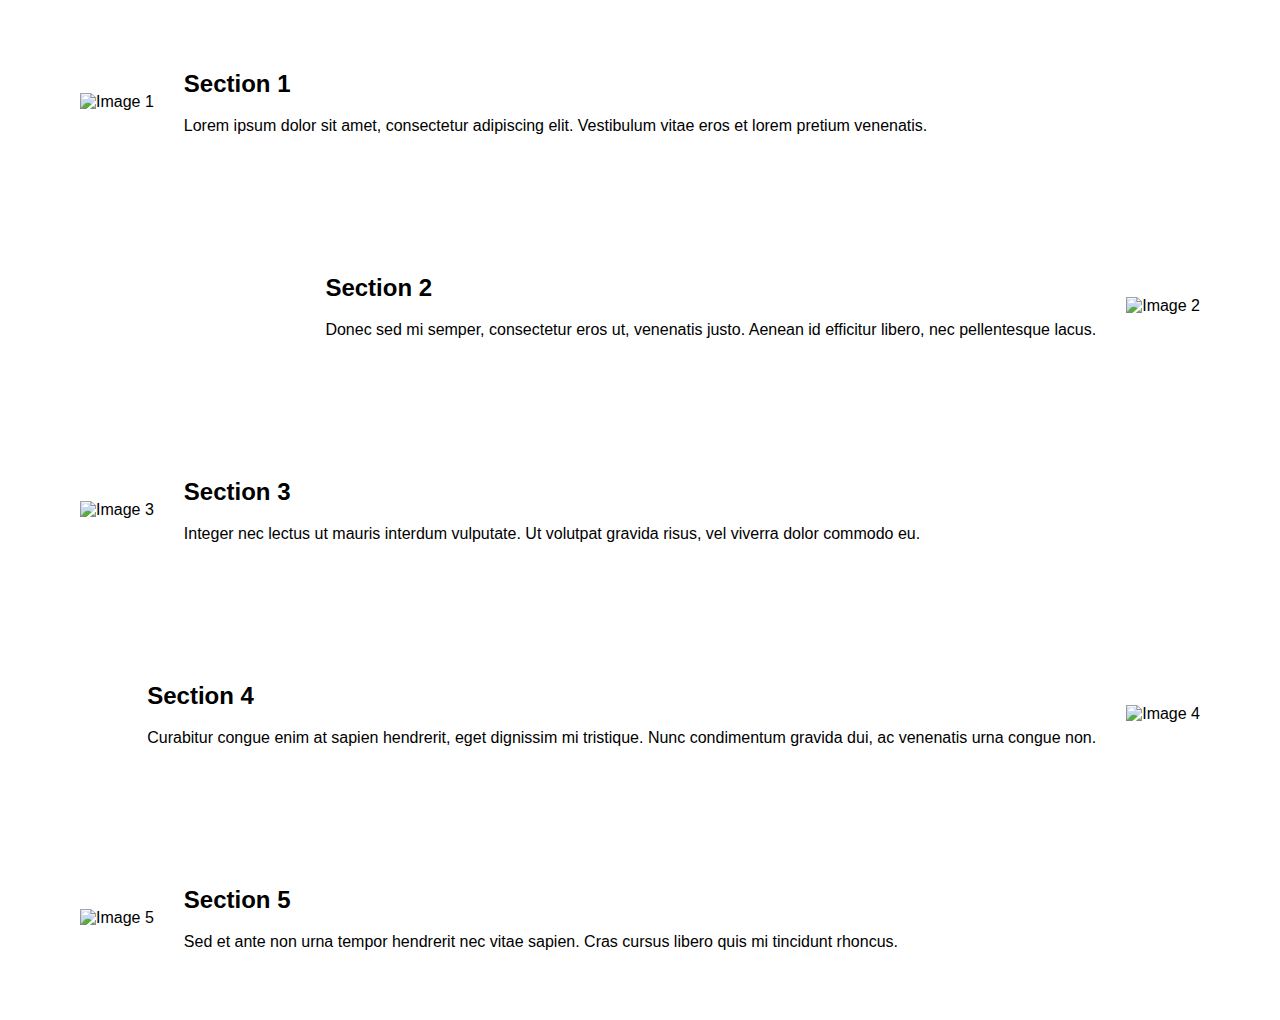
==== commit 67cd639e: "Update test.html" ====
--- a/test.html
+++ b/test.html
@@ -1,38 +1,100 @@
-
-<!DOCTYPE html><html lang="en-GB" itemscope itemtype="http://schema.org/WebPage"><head><meta charset="utf-8"><script nonce="cbxCXwPVY-kvAXuEdSc5qw">var DOCS_timing={}; DOCS_timing['sl']=new Date().getTime();</script><script nonce="cbxCXwPVY-kvAXuEdSc5qw">function _DumpException(e) {throw e;}</script><script nonce="cbxCXwPVY-kvAXuEdSc5qw">_docs_flag_initialData={"atari-emtpr":false,"atari-ebidm":true,"atari-ebids":true,"atari-edtm":true,"atari-eibrm":false,"atari-ectm":false,"atari-ects":false,"atari-ebam":false,"docs-text-elei":false,"docs-text-usc":true,"atari-bae":false,"docs-text-emmkc":false,"docs-text-etsrdpn":false,"docs-text-etsrds":false,"docs-text-erdfs":false,"docs-text-encps":false,"docs-text-eeves":false,"docs-text-endes":false,"docs-text-etocls":false,"docs-text-escpv":true,"docs-text-efts":false,"docs-text-ecfs":false,"docs-text-ecss":false,"docs-text-evs":false,"docs-text-etvls":false,"docs-text-ethples":true,"docs-text-echs":false,"docs-text-eessips":false,"docs-text-eesntps":true,"docs-text-eesss":false,"docs-text-etls":false,"docs-text-edctps":false,"docs-text-edctzs":false,"docs-text-eetxpc":false,"docs-text-eetxp":false,"docs-text-lns":false,"docs-text-edhcfs":false,"docs-text-ertkmcp":true,"docs-etshc":false,"docs-text-tbcb":2.0E7,"docs-text-ftls":true,"docs-efsmsdl":false,"docs-euoftm":false,"docs-text-etb":false,"docs-text-esbefr":false,"docs-text-etof":false,"docs-text-ipi":false,"docs-etbe":false,"docs-text-ehlb":false,"docs-text-epa":true,"docs-text-ecls":true,"docs-text-enbcr":false,"docs-text-svofc":false,"docs-sup":"","docs-eldi":false,"docs-eeii":false,"docs-dli":false,"docs-liap":"/logImpressions","ilcm":{"eui":"AHKXmL3dj-tl-upW5f-41LAHnAVQPGPknrsXR9ycVS0KZhpD-zXcwK0eiFTd_sEC5Bo52Z0TGp6c","je":1,"sstu":1684853635648383,"si":"CIOWzvPYi_8CFd-IIwAd3IoLbw","gsc":null,"ei":[5703839,5704621,5706832,5706836,5707711,5735806,5737441,5737800,5738529,5740814,5743124,5747265,5748029,5752694,5753329,5754229,5758823,5760348,5760827,5762259,5764268,5765551,5766777,5767851,5770435,5773678,5774094,5774347,5776517,5776917,5777194,5786302,5791782,14101306,14101502,14101510,14101534,49365935,49372443,49375322,49376001,49378889,49451559,49453045,49472071,49474087,49512373,49622831,49623181,49624080,49644023,49648914,49654053,49687383,49700904,49703408,49765382,49816165,49822929,49823172,49824163,49837788,49839579,49842863,49924714,49944251,50022334,50127540,50166959,50168315,50174666,50263472,50266230,50291080,50322323,50347762,50391878,50455861,50468101,50520321,50552574,50601673],"crc":0,"cvi":[]},"docs-ccdil":false,"docs-eil":true,"docs-eoi":false,"info_params":{"token":"AHL0AtJLqECzLWPMhbx22izeunLsGfsw5g:1684853635504"},"atari-jefp":"/_/view/jserror","docs-jern":"view","atari-rhpp":"/_/view","docs-eeytpgc":true,"docs-feytpgc":false,"docs-ecuach":false,"docs-cclt":2033,"docs-ecci":true,"docs-esi":false,"docs-eytpgcv":0}; _docs_flag_cek= null ; if (window['DOCS_timing']) {DOCS_timing['ifdld']=new Date().getTime();}</script><meta name="viewport" content="width=device-width, initial-scale=1"><meta http-equiv="X-UA-Compatible" content="IE=edge"><meta name="referrer" content="strict-origin-when-cross-origin"><link rel="icon" href="https://ssl.gstatic.com/atari/images/public/favicon.ico"><meta property="og:title" content="Home"><meta property="og:type" content="website"><meta property="og:url" content="https://sites.google.com/mkhatami.com/www-mkhatami-com/home"><meta property="og:description" content="Hi, it&#39;s Mo.
-
-
-Photography has always been my passion.  I&#39;ve been fascinated by it since I was a kid.
-
-
-I bought my first camera when I was a teenager and started experimenting with light, shadow, colors, angles and all the interesting elements of photography. 
-Over the years and after reading"><meta itemprop="name" content="Home"><meta itemprop="description" content="Hi, it&#39;s Mo.
-
-
-Photography has always been my passion.  I&#39;ve been fascinated by it since I was a kid.
-
-
-I bought my first camera when I was a teenager and started experimenting with light, shadow, colors, angles and all the interesting elements of photography. 
-Over the years and after reading"><meta itemprop="url" content="https://sites.google.com/mkhatami.com/www-mkhatami-com/home"><meta itemprop="thumbnailUrl" content="https://lh4.googleusercontent.com/xoUjt63vg0a9E-PNofylWWNsFYqnGwVWwHL_Y5hKv_esoG9paIknT2_tKsX7uNTDkylmWkpjwv50xBQgiqWyGfsGlrTK3r2haDKtf-W9sVu9oXpdC_4DJ4g6s9Na2i17yw=w1280"><meta itemprop="image" content="https://lh4.googleusercontent.com/xoUjt63vg0a9E-PNofylWWNsFYqnGwVWwHL_Y5hKv_esoG9paIknT2_tKsX7uNTDkylmWkpjwv50xBQgiqWyGfsGlrTK3r2haDKtf-W9sVu9oXpdC_4DJ4g6s9Na2i17yw=w1280"><meta itemprop="imageUrl" content="https://lh4.googleusercontent.com/xoUjt63vg0a9E-PNofylWWNsFYqnGwVWwHL_Y5hKv_esoG9paIknT2_tKsX7uNTDkylmWkpjwv50xBQgiqWyGfsGlrTK3r2haDKtf-W9sVu9oXpdC_4DJ4g6s9Na2i17yw=w1280"><meta property="og:image" content="https://lh4.googleusercontent.com/xoUjt63vg0a9E-PNofylWWNsFYqnGwVWwHL_Y5hKv_esoG9paIknT2_tKsX7uNTDkylmWkpjwv50xBQgiqWyGfsGlrTK3r2haDKtf-W9sVu9oXpdC_4DJ4g6s9Na2i17yw=w1280"><link href="https://fonts.googleapis.com/css?family=Lato%3A300%2C300italic%2C400%2C400italic%2C700%2C700italic&display=swap" rel="stylesheet" nonce="nvqbTb7dQtsIW67gAlZ_gg"><link href="https://fonts.googleapis.com/css?family=Google+Sans_old:400,500|Roboto:300,400,500,700|Source+Code+Pro:400,700&display=swap" rel="stylesheet" nonce="nvqbTb7dQtsIW67gAlZ_gg"><link href="https://fonts.googleapis.com/css?family=Merriweather%3Ai%2Cbi%2C700%2C400&display=swap" rel="stylesheet" nonce="nvqbTb7dQtsIW67gAlZ_gg"><style nonce="nvqbTb7dQtsIW67gAlZ_gg">@media only screen and (max-width: 479px){.FdCeP{font-size: 33.0pt;}}@media only screen and (min-width: 480px) and (max-width: 767px){.FdCeP{font-size: 41.0pt;}}@media only screen and (min-width: 768px) and (max-width: 1279px){.FdCeP{font-size: 48.0pt;}}@media only screen and (min-width: 1280px){.FdCeP{font-size: 48.0pt;}}</style><link rel="stylesheet" href="https://www.gstatic.com/_/atari/_/ss/k=atari.vw.TR6nGtcL_X0.L.W.O/d=1/rs=AGEqA5nEbRgaoufSNGXQaUO2eE7tIlyhqQ" data-id="_cl" nonce="nvqbTb7dQtsIW67gAlZ_gg"><script nonce="cbxCXwPVY-kvAXuEdSc5qw"></script><title>Home</title><style jsname="ptDGoc" nonce="nvqbTb7dQtsIW67gAlZ_gg">.M63kCb{background-color: rgba(255,255,255,1);}.OUGEr{color: rgba(33,33,33,1);}.duRjpb .OUGEr{color: rgba(34,110,147,1);}.JYVBee .OUGEr{color: rgba(34,110,147,1);}.OmQG5e .OUGEr{color: rgba(33,33,33,1);}.iwQgFb{background-color: rgba(0,0,0,0.150000006);}.ySLm4c{font-family: Lato, sans-serif;}.CbiMKe{background-color: rgba(30,108,147,1);}.qeLZfd .zfr3Q{color: rgba(33,33,33,1);}.qeLZfd .qnVSj{color: rgba(33,33,33,1);}.qeLZfd .Glwbz{color: rgba(33,33,33,1);}.qeLZfd .duRjpb{color: rgba(34,110,147,1);}.qeLZfd .qLrapd{color: rgba(34,110,147,1);}.qeLZfd .JYVBee{color: rgba(34,110,147,1);}.qeLZfd .aHM7ed{color: rgba(34,110,147,1);}.qeLZfd .OmQG5e{color: rgba(33,33,33,1);}.qeLZfd .NHD4Gf{color: rgba(33,33,33,1);}.qeLZfd .aw5Odc{color: rgba(0,101,128,1);}.qeLZfd .dhtgD:hover{color: rgba(0,0,0,1);}.qeLZfd .dhtgD:visited{color: rgba(0,101,128,1);}.qeLZfd .iwQgFb{background-color: rgba(0,0,0,0.150000006);}.qeLZfd .OUGEr{color: rgba(33,33,33,1);}.qeLZfd .duRjpb .OUGEr{color: rgba(34,110,147,1);}.qeLZfd .JYVBee .OUGEr{color: rgba(34,110,147,1);}.qeLZfd .OmQG5e .OUGEr{color: rgba(33,33,33,1);}.qeLZfd:before{background-color: rgba(242,242,242,1); display: block;}.lQAHbd .zfr3Q{color: rgba(255,255,255,1);}.lQAHbd .qnVSj{color: rgba(255,255,255,1);}.lQAHbd .Glwbz{color: rgba(255,255,255,1);}.lQAHbd .duRjpb{color: rgba(255,255,255,1);}.lQAHbd .qLrapd{color: rgba(255,255,255,1);}.lQAHbd .JYVBee{color: rgba(255,255,255,1);}.lQAHbd .aHM7ed{color: rgba(255,255,255,1);}.lQAHbd .OmQG5e{color: rgba(255,255,255,1);}.lQAHbd .NHD4Gf{color: rgba(255,255,255,1);}.lQAHbd .aw5Odc{color: rgba(255,255,255,1);}.lQAHbd .dhtgD:hover{color: rgba(255,255,255,1);}.lQAHbd .dhtgD:visited{color: rgba(255,255,255,1);}.lQAHbd .iwQgFb{background-color: rgba(255,255,255,0.150000006);}.lQAHbd .OUGEr{color: rgba(255,255,255,1);}.lQAHbd .duRjpb .OUGEr{color: rgba(255,255,255,1);}.lQAHbd .JYVBee .OUGEr{color: rgba(255,255,255,1);}.lQAHbd .OmQG5e .OUGEr{color: rgba(255,255,255,1);}.lQAHbd .CbiMKe{background-color: rgba(255,255,255,1);}.lQAHbd:before{background-color: rgba(30,108,147,1); display: block;}.cJgDec .zfr3Q{color: rgba(255,255,255,1);}.cJgDec .zfr3Q .OUGEr{color: rgba(255,255,255,1);}.cJgDec .qnVSj{color: rgba(255,255,255,1);}.cJgDec .Glwbz{color: rgba(255,255,255,1);}.cJgDec .qLrapd{color: rgba(255,255,255,1);}.cJgDec .aHM7ed{color: rgba(255,255,255,1);}.cJgDec .NHD4Gf{color: rgba(255,255,255,1);}.cJgDec .IFuOkc:before{background-color: rgba(33,33,33,1); opacity: 0; display: block;}.O13XJf{height: 340px; padding-bottom: 60px; padding-top: 60px;}.O13XJf .IFuOkc{background-color: rgba(34,110,147,1); background-image: url(https://ssl.gstatic.com/atari/images/simple-header-blended-small.png);}.O13XJf .IFuOkc:before{background-color: rgba(33,33,33,1); opacity: 0.4; display: block;}.O13XJf .zfr3Q{color: rgba(255,255,255,1);}.O13XJf .qnVSj{color: rgba(255,255,255,1);}.O13XJf .Glwbz{color: rgba(255,255,255,1);}.O13XJf .duRjpb{color: rgba(255,255,255,1);}.O13XJf .qLrapd{color: rgba(255,255,255,1);}.O13XJf .JYVBee{color: rgba(255,255,255,1);}.O13XJf .aHM7ed{color: rgba(255,255,255,1);}.O13XJf .OmQG5e{color: rgba(255,255,255,1);}.O13XJf .NHD4Gf{color: rgba(255,255,255,1);}.tpmmCb .zfr3Q{color: rgba(33,33,33,1);}.tpmmCb .zfr3Q .OUGEr{color: rgba(33,33,33,1);}.tpmmCb .qnVSj{color: rgba(33,33,33,1);}.tpmmCb .Glwbz{color: rgba(33,33,33,1);}.tpmmCb .qLrapd{color: rgba(33,33,33,1);}.tpmmCb .aHM7ed{color: rgba(33,33,33,1);}.tpmmCb .NHD4Gf{color: rgba(33,33,33,1);}.tpmmCb .IFuOkc:before{background-color: rgba(255,255,255,1); display: block;}.tpmmCb .Wew9ke{fill: rgba(33,33,33,1);}.aw5Odc{color: rgba(0,101,128,1);}.dhtgD:hover{color: rgba(0,122,147,1);}.dhtgD:active{color: rgba(0,122,147,1);}.dhtgD:visited{color: rgba(0,101,128,1);}.Zjiec{color: rgba(255,255,255,1); font-family: Lato, sans-serif; font-size: 19pt; font-weight: 300; letter-spacing: 1px; line-height: 1.3; padding-bottom: 62.5px; padding-left: 48px; padding-right: 36px; padding-top: 11.5px;}.XMyrgf{margin-top: 0px; margin-left: 48px; margin-bottom: 24px; margin-right: 24px;}.TlfmSc{color: rgba(255,255,255,1); font-family: Lato, sans-serif; font-size: 15pt; font-weight: 300; line-height: 1.333;}.Mz8gvb{color: rgba(255,255,255,1);}.zDUgLc{background-color: rgba(33,33,33,1);}.QTKDff.chg4Jd:focus{background-color: rgba(255,255,255,0.1199999973);}.YTv4We{color: rgba(178,178,178,1);}.YTv4We:hover:before{background-color: rgba(255,255,255,0.1199999973); display: block;}.YTv4We.chg4Jd:focus:before{border-color: rgba(255,255,255,0.3600000143); display: block;}.eWDljc{background-color: rgba(33,33,33,1);}.eWDljc .hDrhEe{padding-left: 8px;}.ZXW7w{color: rgba(255,255,255,1); opacity: 0.26;}.PsKE7e{color: rgba(255,255,255,1); font-family: Lato, sans-serif; font-size: 12pt; font-weight: 300;}.lhZOrc{color: rgba(73,170,212,1);}.hDrhEe:hover{color: rgba(73,170,212,1);}.M9vuGd{color: rgba(73,170,212,1); font-weight: 400;}.jgXgSe:hover{color: rgba(73,170,212,1);}.j10yRb:hover{color: rgba(0,188,212,1);}.j10yRb.chg4Jd:focus:before{border-color: rgba(255,255,255,0.3600000143); display: block;}.tCHXDc{color: rgba(255,255,255,1);}.iWs3gf.chg4Jd:focus{background-color: rgba(255,255,255,0.1199999973);}.wgxiMe{background-color: rgba(33,33,33,1);}.fOU46b .TlfmSc{color: rgba(255,255,255,1);}.fOU46b .KJll8d{background-color: rgba(255,255,255,1);}.fOU46b .Mz8gvb{color: rgba(255,255,255,1);}.fOU46b .Mz8gvb.chg4Jd:focus:before{border-color: rgba(255,255,255,1); display: block;}.fOU46b .qV4dIc{color: rgba(255,255,255,0.8700000048);}.fOU46b .jgXgSe:hover{color: rgba(255,255,255,1);}.fOU46b .M9vuGd{color: rgba(255,255,255,1);}.fOU46b .tCHXDc{color: rgba(255,255,255,0.8700000048);}.fOU46b .iWs3gf.chg4Jd:focus{background-color: rgba(255,255,255,0.1199999973);}.fOU46b .G8QRnc .Mz8gvb{color: rgba(0,0,0,0.8000000119);}.fOU46b .G8QRnc .Mz8gvb.chg4Jd:focus:before{border-color: rgba(0,0,0,0.8000000119); display: block;}.fOU46b .G8QRnc .ZXW7w{color: rgba(0,0,0,0.8000000119);}.fOU46b .G8QRnc .TlfmSc{color: rgba(0,0,0,0.8000000119);}.fOU46b .G8QRnc .KJll8d{background-color: rgba(0,0,0,0.8000000119);}.fOU46b .G8QRnc .qV4dIc{color: rgba(0,0,0,0.6399999857);}.fOU46b .G8QRnc .jgXgSe:hover{color: rgba(0,0,0,0.8199999928);}.fOU46b .G8QRnc .M9vuGd{color: rgba(0,0,0,0.8199999928);}.fOU46b .G8QRnc .tCHXDc{color: rgba(0,0,0,0.6399999857);}.fOU46b .G8QRnc .iWs3gf.chg4Jd:focus{background-color: rgba(0,0,0,0.1199999973);}.fOU46b .usN8rf .Mz8gvb{color: rgba(0,0,0,0.8000000119);}.fOU46b .usN8rf .Mz8gvb.chg4Jd:focus:before{border-color: rgba(0,0,0,0.8000000119); display: block;}.fOU46b .usN8rf .ZXW7w{color: rgba(0,0,0,0.8000000119);}.fOU46b .usN8rf .TlfmSc{color: rgba(0,0,0,0.8000000119);}.fOU46b .usN8rf .KJll8d{background-color: rgba(0,0,0,0.8000000119);}.fOU46b .usN8rf .qV4dIc{color: rgba(0,0,0,0.6399999857);}.fOU46b .usN8rf .jgXgSe:hover{color: rgba(0,0,0,0.8199999928);}.fOU46b .usN8rf .M9vuGd{color: rgba(0,0,0,0.8199999928);}.fOU46b .usN8rf .tCHXDc{color: rgba(0,0,0,0.6399999857);}.fOU46b .usN8rf .iWs3gf.chg4Jd:focus{background-color: rgba(0,0,0,0.1199999973);}.fOU46b .aCIEDd .qV4dIc{color: rgba(33,33,33,1);}.fOU46b .aCIEDd .TlfmSc{color: rgba(33,33,33,1);}.fOU46b .aCIEDd .KJll8d{background-color: rgba(33,33,33,1);}.fOU46b .aCIEDd .ZXW7w{color: rgba(33,33,33,1);}.fOU46b .aCIEDd .jgXgSe:hover{color: rgba(33,33,33,1); opacity: 0.82;}.fOU46b .aCIEDd .Mz8gvb{color: rgba(33,33,33,1);}.fOU46b .aCIEDd .tCHXDc{color: rgba(33,33,33,1);}.fOU46b .aCIEDd .iWs3gf.chg4Jd:focus{background-color: rgba(33,33,33,0.1199999973);}.fOU46b .a3ETed .qV4dIc{color: rgba(255,255,255,1);}.fOU46b .a3ETed .TlfmSc{color: rgba(255,255,255,1);}.fOU46b .a3ETed .KJll8d{background-color: rgba(255,255,255,1);}.fOU46b .a3ETed .ZXW7w{color: rgba(255,255,255,1);}.fOU46b .a3ETed .jgXgSe:hover{color: rgba(255,255,255,1); opacity: 0.82;}.fOU46b .a3ETed .Mz8gvb{color: rgba(255,255,255,1);}.fOU46b .a3ETed .tCHXDc{color: rgba(255,255,255,1);}.fOU46b .a3ETed .iWs3gf.chg4Jd:focus{background-color: rgba(255,255,255,0.1199999973);}@media only screen and (min-width: 1280px){.XeSM4.b2Iqye.fOU46b .LBrwzc .tCHXDc{color: rgba(255,255,255,0.8700000048);}}.XeSM4.b2Iqye.fOU46b .LBrwzc .iWs3gf.chg4Jd:focus{background-color: rgba(255,255,255,0.1199999973);}@media only screen and (min-width: 1280px){.KuNac.b2Iqye.fOU46b .tCHXDc{color: rgba(0,0,0,0.6399999857);}}.KuNac.b2Iqye.fOU46b .iWs3gf.chg4Jd:focus{background-color: rgba(0,0,0,0.1199999973);}.fOU46b .zDUgLc{opacity: 0;}.LBrwzc .ZXW7w{color: rgba(0,0,0,1);}.LBrwzc .KJll8d{background-color: rgba(0,0,0,1);}.GBy4H .ZXW7w{color: rgba(255,255,255,1);}.GBy4H .KJll8d{background-color: rgba(255,255,255,1);}.eBSUbc{background-color: rgba(33,33,33,1); color: rgba(0,188,212,0.6999999881);}.BFDQOb:hover{color: rgba(73,170,212,1);}.ImnMyf{background-color: rgba(255,255,255,1); color: rgba(33,33,33,1);}.Vs12Bd{background-color: rgba(242,242,242,1); color: rgba(33,33,33,1);}.S5d9Rd{background-color: rgba(30,108,147,1); color: rgba(255,255,255,1);}.zfr3Q{color: rgba(33,33,33,1); font-family: Lato, sans-serif; font-size: 11pt; font-weight: 400; line-height: 1.6667; margin-top: 12px;}.qnVSj{color: rgba(33,33,33,1);}.Glwbz{color: rgba(33,33,33,1);}.duRjpb{color: rgba(34,110,147,1); font-family: Lato, sans-serif; font-size: 34pt; font-weight: 300; letter-spacing: 0.5px; line-height: 1.2; margin-top: 30px;}.Ap4VC{margin-bottom: -30px;}.qLrapd{color: rgba(34,110,147,1);}.JYVBee{color: rgba(34,110,147,1); font-family: Lato, sans-serif; font-size: 19pt; font-weight: 400; line-height: 1.4; margin-top: 20px;}.CobnVe{margin-bottom: -20px;}.aHM7ed{color: rgba(34,110,147,1);}.OmQG5e{color: rgba(33,33,33,1); font-family: Lato, sans-serif; font-size: 15pt; font-style: normal; font-weight: 400; line-height: 1.25; margin-top: 16px;}.GV3q8e{margin-bottom: -16px;}.NHD4Gf{color: rgba(33,33,33,1);}.LB7kq .duRjpb{font-size: 64pt; letter-spacing: 2px; line-height: 1; margin-top: 40px;}.LB7kq .JYVBee{font-size: 25pt; font-weight: 300; line-height: 1.1; margin-top: 25px;}@media only screen and (max-width: 479px){.LB7kq .duRjpb{font-size: 40pt;}}@media only screen and (min-width: 480px) and (max-width: 767px){.LB7kq .duRjpb{font-size: 53pt;}}@media only screen and (max-width: 479px){.LB7kq .JYVBee{font-size: 19pt;}}@media only screen and (min-width: 480px) and (max-width: 767px){.LB7kq .JYVBee{font-size: 22pt;}}.O13XJf{height: 340px; padding-bottom: 60px; padding-top: 60px;}@media only screen and (min-width: 480px) and (max-width: 767px){.O13XJf{height: 280px; padding-bottom: 40px; padding-top: 40px;}}@media only screen and (max-width: 479px){.O13XJf{height: 250px; padding-bottom: 30px; padding-top: 30px;}}.SBrW1{height: 520px;}@media only screen and (min-width: 480px) and (max-width: 767px){.SBrW1{height: 520px;}}@media only screen and (max-width: 479px){.SBrW1{height: 400px;}}.Wew9ke{fill: rgba(255,255,255,1);}.gk8rDe{height: 180px; padding-bottom: 32px; padding-top: 60px;}.gk8rDe .zfr3Q{color: rgba(0,0,0,1);}.gk8rDe .duRjpb{color: rgba(34,110,147,1); font-size: 45pt; line-height: 1.1;}.gk8rDe .qLrapd{color: rgba(34,110,147,1);}.gk8rDe .JYVBee{color: rgba(34,110,147,1); font-size: 27pt; line-height: 1.35; margin-top: 15px;}.gk8rDe .aHM7ed{color: rgba(34,110,147,1);}.gk8rDe .OmQG5e{color: rgba(33,33,33,1);}.gk8rDe .NHD4Gf{color: rgba(33,33,33,1);}@media only screen and (max-width: 479px){.gk8rDe .duRjpb{font-size: 30pt;}}@media only screen and (min-width: 480px) and (max-width: 767px){.gk8rDe .duRjpb{font-size: 38pt;}}@media only screen and (max-width: 479px){.gk8rDe .JYVBee{font-size: 20pt;}}@media only screen and (min-width: 480px) and (max-width: 767px){.gk8rDe .JYVBee{font-size: 24pt;}}@media only screen and (min-width: 480px) and (max-width: 767px){.gk8rDe{padding-top: 45px;}}@media only screen and (max-width: 479px){.gk8rDe{padding-bottom: 0px; padding-top: 30px;}}.dhtgD{text-decoration: underline;}.JzO0Vc{background-color: rgba(33,33,33,1); font-family: Lato, sans-serif; width: 250px;}@media only screen and (min-width: 1280px){.JzO0Vc{padding-top: 48.5px;}}.TlfmSc{font-family: Lato, sans-serif; font-size: 15pt; font-weight: 300; line-height: 1.333;}.PsKE7e{font-family: Lato, sans-serif; font-size: 12pt;}.IKA38e{line-height: 1.21;}.hDrhEe{padding-bottom: 11.5px; padding-top: 11.5px;}.zDUgLc{opacity: 1;}.QmpIrf{background-color: rgba(30,108,147,1); border-color: rgba(255,255,255,1); color: rgba(255,255,255,1); font-family: Lato, sans-serif; font-size: 11pt; line-height: normal;}.xkUom{border-color: rgba(30,108,147,1); color: rgba(30,108,147,1); font-family: Lato, sans-serif; font-size: 11pt; line-height: normal;}.xkUom:hover{background-color: rgba(30,108,147,0.1000000015);}.KjwKmc{color: rgba(30,108,147,1); font-family: Lato, sans-serif; font-size: 11pt; line-height: normal; line-height: normal;}.KjwKmc:hover{background-color: rgba(30,108,147,0.1000000015);}.lQAHbd .QmpIrf{background-color: rgba(255,255,255,1); border-color: rgba(34,110,147,1); color: rgba(34,110,147,1); font-family: Lato, sans-serif; font-size: 11pt; line-height: normal;}.lQAHbd .xkUom{border-color: rgba(242,242,242,1); color: rgba(242,242,242,1); font-family: Lato, sans-serif; font-size: 11pt; line-height: normal;}.lQAHbd .xkUom:hover{background-color: rgba(255,255,255,0.1000000015);}.lQAHbd .KjwKmc{color: rgba(242,242,242,1); font-family: Lato, sans-serif; font-size: 11pt; line-height: normal;}.lQAHbd .KjwKmc:hover{background-color: rgba(255,255,255,0.1000000015);}.lQAHbd .Mt0nFe{border-color: rgba(255,255,255,0.200000003);}.cJgDec .QmpIrf{background-color: rgba(255,255,255,1); border-color: rgba(34,110,147,1); color: rgba(34,110,147,1); font-family: Lato, sans-serif; font-size: 11pt; line-height: normal;}.cJgDec .xkUom{border-color: rgba(242,242,242,1); color: rgba(242,242,242,1); font-family: Lato, sans-serif; font-size: 11pt; line-height: normal;}.cJgDec .xkUom:hover{background-color: rgba(255,255,255,0.1000000015);}.cJgDec .KjwKmc{color: rgba(242,242,242,1); font-family: Lato, sans-serif; font-size: 11pt; line-height: normal;}.cJgDec .KjwKmc:hover{background-color: rgba(255,255,255,0.1000000015);}.tpmmCb .QmpIrf{background-color: rgba(255,255,255,1); border-color: rgba(34,110,147,1); color: rgba(34,110,147,1); font-family: Lato, sans-serif; font-size: 11pt; line-height: normal;}.tpmmCb .xkUom{border-color: rgba(30,108,147,1); color: rgba(30,108,147,1); font-family: Lato, sans-serif; font-size: 11pt; line-height: normal;}.tpmmCb .xkUom:hover{background-color: rgba(30,108,147,0.1000000015);}.tpmmCb .KjwKmc{color: rgba(30,108,147,1); font-family: Lato, sans-serif; font-size: 11pt; line-height: normal;}.tpmmCb .KjwKmc:hover{background-color: rgba(30,108,147,0.1000000015);}.gk8rDe .QmpIrf{background-color: rgba(30,108,147,1); border-color: rgba(255,255,255,1); color: rgba(255,255,255,1); font-family: Lato, sans-serif; font-size: 11pt; line-height: normal;}.gk8rDe .xkUom{border-color: rgba(30,108,147,1); color: rgba(30,108,147,1); font-family: Lato, sans-serif; font-size: 11pt; line-height: normal;}.gk8rDe .xkUom:hover{background-color: rgba(30,108,147,0.1000000015);}.gk8rDe .KjwKmc{color: rgba(30,108,147,1); font-family: Lato, sans-serif; font-size: 11pt; line-height: normal;}.gk8rDe .KjwKmc:hover{background-color: rgba(30,108,147,0.1000000015);}.O13XJf .QmpIrf{background-color: rgba(255,255,255,1); border-color: rgba(34,110,147,1); color: rgba(34,110,147,1); font-family: Lato, sans-serif; font-size: 11pt; line-height: normal;}.O13XJf .xkUom{border-color: rgba(242,242,242,1); color: rgba(242,242,242,1); font-family: Lato, sans-serif; font-size: 11pt; line-height: normal;}.O13XJf .xkUom:hover{background-color: rgba(255,255,255,0.1000000015);}.O13XJf .KjwKmc{color: rgba(242,242,242,1); font-family: Lato, sans-serif; font-size: 11pt; line-height: normal;}.O13XJf .KjwKmc:hover{background-color: rgba(255,255,255,0.1000000015);}.Y4CpGd{font-family: Lato, sans-serif; font-size: 11pt;}.CMArNe{background-color: rgba(242,242,242,1);}.LBrwzc .TlfmSc{color: rgba(0,0,0,0.8000000119);}.LBrwzc .YTv4We{color: rgba(0,0,0,0.6399999857);}.LBrwzc .YTv4We.chg4Jd:focus:before{border-color: rgba(0,0,0,0.6399999857); display: block;}.LBrwzc .Mz8gvb{color: rgba(0,0,0,0.6399999857);}.LBrwzc .tCHXDc{color: rgba(0,0,0,0.6399999857);}.LBrwzc .iWs3gf.chg4Jd:focus{background-color: rgba(0,0,0,0.1199999973);}.LBrwzc .wgxiMe{background-color: rgba(255,255,255,1);}.LBrwzc .qV4dIc{color: rgba(0,0,0,0.6399999857);}.LBrwzc .M9vuGd{color: rgba(0,0,0,0.8000000119); font-weight: bold;}.LBrwzc .Zjiec{color: rgba(0,0,0,0.8000000119);}.LBrwzc .IKA38e{color: rgba(0,0,0,0.6399999857);}.LBrwzc .lhZOrc.IKA38e{color: rgba(0,0,0,0.8000000119); font-weight: bold;}.LBrwzc .j10yRb:hover{color: rgba(0,0,0,0.8000000119);}.LBrwzc .eBSUbc{color: rgba(0,0,0,0.8000000119);}.LBrwzc .hDrhEe:hover{color: rgba(0,0,0,0.8000000119);}.LBrwzc .jgXgSe:hover{color: rgba(0,0,0,0.8000000119);}.LBrwzc .M9vuGd:hover{color: rgba(0,0,0,0.8000000119);}.LBrwzc .zDUgLc{border-bottom-color: rgba(204,204,204,1); border-bottom-width: 1px; border-bottom-style: solid;}.fOU46b .LBrwzc .M9vuGd{color: rgba(0,0,0,0.8000000119);}.fOU46b .LBrwzc .jgXgSe:hover{color: rgba(0,0,0,0.8000000119);}.fOU46b .LBrwzc .zDUgLc{opacity: 1; border-bottom-style: none;}.fOU46b .LBrwzc .tCHXDc{color: rgba(0,0,0,0.6399999857);}.fOU46b .LBrwzc .iWs3gf.chg4Jd:focus{background-color: rgba(0,0,0,0.1199999973);}.fOU46b .GBy4H .M9vuGd{color: rgba(255,255,255,1);}.fOU46b .GBy4H .jgXgSe:hover{color: rgba(255,255,255,1);}.fOU46b .GBy4H .zDUgLc{opacity: 1;}.fOU46b .GBy4H .tCHXDc{color: rgba(255,255,255,0.8700000048);}.fOU46b .GBy4H .iWs3gf.chg4Jd:focus{background-color: rgba(255,255,255,0.1199999973);}.XeSM4.G9Qloe.fOU46b .LBrwzc .tCHXDc{color: rgba(0,0,0,0.6399999857);}.XeSM4.G9Qloe.fOU46b .LBrwzc .iWs3gf.chg4Jd:focus{background-color: rgba(0,0,0,0.1199999973);}.GBy4H .lhZOrc.IKA38e{color: rgba(255,255,255,1);}.GBy4H .eBSUbc{color: rgba(255,255,255,0.8700000048);}.GBy4H .hDrhEe:hover{color: rgba(255,255,255,1);}.GBy4H .j10yRb:hover{color: rgba(255,255,255,1);}.GBy4H .YTv4We{color: rgba(255,255,255,1);}.GBy4H .YTv4We.chg4Jd:focus:before{border-color: rgba(255,255,255,1); display: block;}.GBy4H .tCHXDc{color: rgba(255,255,255,0.8700000048);}.GBy4H .iWs3gf.chg4Jd:focus{background-color: rgba(255,255,255,0.1199999973);}.GBy4H .jgXgSe:hover{color: rgba(255,255,255,1);}.GBy4H .jgXgSe:hover{color: rgba(255,255,255,1);}.GBy4H .M9vuGd{color: rgba(255,255,255,1);}.GBy4H .M9vuGd:hover{color: rgba(255,255,255,1);}.QcmuFb{padding-left: 20px;}.vDPrib{padding-left: 40px;}.TBDXjd{padding-left: 60px;}.bYeK8e{padding-left: 80px;}.CuqSDe{padding-left: 100px;}.Havqpe{padding-left: 120px;}.JvDrRe{padding-left: 140px;}.o5lrIf{padding-left: 160px;}.yOJW7c{padding-left: 180px;}.rB8cye{padding-left: 200px;}.RuayVd{padding-right: 20px;}.YzcKX{padding-right: 40px;}.reTV0b{padding-right: 60px;}.vSYeUc{padding-right: 80px;}.PxtZIe{padding-right: 100px;}.ahQMed{padding-right: 120px;}.rzhcXb{padding-right: 140px;}.PBhj0b{padding-right: 160px;}.TlN46c{padding-right: 180px;}.GEdNnc{padding-right: 200px;}.TMjjoe{font-family: Lato, sans-serif; font-size: 9pt; line-height: 1.2; margin-top: 0px;}@media only screen and (min-width: 1280px){.yxgWrb{margin-left: 250px;}}@media only screen and (max-width: 479px){.Zjiec{font-size: 15pt;}}@media only screen and (min-width: 480px) and (max-width: 767px){.Zjiec{font-size: 17pt;}}@media only screen and (max-width: 479px){.TlfmSc{font-size: 13pt;}}@media only screen and (min-width: 480px) and (max-width: 767px){.TlfmSc{font-size: 14pt;}}@media only screen and (max-width: 479px){.PsKE7e{font-size: 12pt;}}@media only screen and (min-width: 480px) and (max-width: 767px){.PsKE7e{font-size: 12pt;}}@media only screen and (max-width: 479px){.duRjpb{font-size: 24pt;}}@media only screen and (min-width: 480px) and (max-width: 767px){.duRjpb{font-size: 29pt;}}@media only screen and (max-width: 479px){.JYVBee{font-size: 15pt;}}@media only screen and (min-width: 480px) and (max-width: 767px){.JYVBee{font-size: 17pt;}}@media only screen and (max-width: 479px){.OmQG5e{font-size: 13pt;}}@media only screen and (min-width: 480px) and (max-width: 767px){.OmQG5e{font-size: 14pt;}}@media only screen and (max-width: 479px){.TlfmSc{font-size: 13pt;}}@media only screen and (min-width: 480px) and (max-width: 767px){.TlfmSc{font-size: 14pt;}}@media only screen and (max-width: 479px){.PsKE7e{font-size: 12pt;}}@media only screen and (min-width: 480px) and (max-width: 767px){.PsKE7e{font-size: 12pt;}}@media only screen and (max-width: 479px){.TMjjoe{font-size: 9pt;}}@media only screen and (min-width: 480px) and (max-width: 767px){.TMjjoe{font-size: 9pt;}}section[id="h.INITIAL_GRID.ufoim0swaxus"] .IFuOkc:before{opacity: 0.0;}section[id="h.5be738bccbdcd571_10"] .IFuOkc:before{opacity: 0.0;}section[id="h.5be738bccbdcd571_43"] .IFuOkc:before{opacity: 0.0;}section[id="h.5be738bccbdcd571_53"] .IFuOkc:before{opacity: 0.4;}section[id="h.5be738bccbdcd571_63"] .IFuOkc:before{opacity: 0.3;}</style><script nonce="cbxCXwPVY-kvAXuEdSc5qw">_at_config = [null,"AIzaSyChg3MFqzdi1P5J-YvEyakkSA1yU7HRcDI","897606708560-a63d8ia0t9dhtpdt4i3djab2m42see7o.apps.googleusercontent.com",null,null,null,null,null,null,null,null,null,null,null,"SITES_%s",null,null,null,null,null,null,null,null,null,["AHKXmL3dj-tl-upW5f-41LAHnAVQPGPknrsXR9ycVS0KZhpD-zXcwK0eiFTd_sEC5Bo52Z0TGp6c",1,"CIOWzvPYi_8CFd-IIwAd3IoLbw",1684853635648383,[5703839,5704621,5706832,5706836,5707711,5735806,5737441,5737800,5738529,5740814,5743124,5747265,5748029,5752694,5753329,5754229,5758823,5760348,5760827,5762259,5764268,5765551,5766777,5767851,5770435,5773678,5774094,5774347,5776517,5776917,5777194,5786302,5791782,14101306,14101502,14101510,14101534,49365935,49372443,49375322,49376001,49378889,49451559,49453045,49472071,49474087,49512373,49622831,49623181,49624080,49644023,49648914,49654053,49687383,49700904,49703408,49765382,49816165,49822929,49823172,49824163,49837788,49839579,49842863,49924714,49944251,50022334,50127540,50166959,50168315,50174666,50263472,50266230,50291080,50322323,50347762,50391878,50455861,50468101,50520321,50552574,50601673]],"AHL0AtJLqECzLWPMhbx22izeunLsGfsw5g:1684853635504",null,null,null,0,null,null,null,null,null,null,null,null,null,"https://drive.google.com",null,null,null,null,null,null,null,null,null,0,1,null,null,null,null,null,null,null,null,null,null,null,null,null,null,null,null,null,null,null,null,null,null,null,null,null,null,null,null,null,null,null,null,null,null,null,null,null,null,null,null,null,null,null,null,null,null,"v2internal","https://docs.google.com",null,null,null,null,null,null,"https://sites.google.com/new/?authuser\u003d0",null,null,null,null,null,0,null,null,null,null,null,null,null,null,null,null,null,null,null,null,null,null,null,null,null,null,null,1,"",null,null,null,null,null,null,null,null,null,null,null,null,6,null,null,"https://accounts.google.com/o/oauth2/auth","https://accounts.google.com/o/oauth2/postmessageRelay",null,null,null,null,78,"https://sites.google.com/new/?authuser\u003d0\u0026usp\u003dviewer_footer\u0026authuser\u003d0",null,null,null,null,null,null,null,null,null,null,null,null,null,null,null,null,[],null,null,null,null,null,null,null,null,null,null,null,null,null,null,null,null,null,null,null,null,null,null,null,null,null,null,null,null,null,null,null,null,null,null,null,null,"https://www.gstatic.com/atari/embeds/7925c5f8e01bacb9b4b0a3783ae0b867/intermediate-frame-minified.html",0,null,"v2beta",null,null,null,null,null,null,4,"https://accounts.google.com/o/oauth2/iframe",null,null,null,null,null,null,"https://462240667-atari-embeds.googleusercontent.com/embeds/16cb204cf3a9d4d223a0a3fd8b0eec5d/inner-frame-minified.html",null,null,null,null,null,null,null,null,null,null,null,null,null,null,null,null,null,null,null,null,null,null,null,null,null,null,null,null,null,null,null,null,null,null,null,null,null,null,null,null,null,null,null,null,null,null,null,null,null,null,null,null,null,null,null,null,null,null,null,null,null,null,null,null,null,null,0,null,null,null,null,null,null,null,null,null,null,null,null,null,null,null,null,null,null,null,"https://sites.google.com/mkhatami.com/www-mkhatami-com/home",null,null,null,null,null,null,null,null,null,null,null,null,null,null,null,null,null,null,null,null,null,null,null,null,null,null,null,null,null,null,null,null,null,null,0,null,null,null,null,null,null,0,null,"",null,null,null,null,null,null,null,null,null,null,null,null,null,null,null,null,null,null,null,null,null,null,0,null,null,null,null,null,null,null,null,null,null,null,null,null,null,null,1,null,null,[1684853635658,"atari_2023.20-Tue-0500_RC01","532669234","0",0,1,""],null,null,null,null,1,null,null,0,null,null,null,null,null,null,null,null,20,500,"https://domains.google.com",null,0,null,null,null,null,null,null,null,null,null,null,null,0,null,null,null,0,null,null,null,null,null,1,1,0,1,0,0,0,0,null,null,0,null,null,"https://www.google.com/calendar/embed",1,1,null,null,0,null,null,null,null,null,null,null,null,null,null,0,0]; window.globals = {"enableAnalytics":true,"webPropertyId":"","showDebug":false,"hashedSiteId":"c5806d11f4ba84ae84566dec1d8277f2ecd41a2b858f5b2e5266cff97710e7f2","normalizedPath":"mkhatami.com/www-mkhatami-com/home","pageTitle":"Home"}; function gapiLoaded() {if (globals.gapiLoaded == undefined) {globals.gapiLoaded = true;} else {globals.gapiLoaded();}}window.messages = []; window.addEventListener && window.addEventListener('message', function(e) {if (window.messages && e.data && e.data.magic == 'SHIC') {window.messages.push(e);}});</script><script src="https://apis.google.com/js/client.js?onload=gapiLoaded" nonce="cbxCXwPVY-kvAXuEdSc5qw"></script><script nonce="cbxCXwPVY-kvAXuEdSc5qw">(function(){/*
-
- Copyright The Closure Library Authors.
- SPDX-License-Identifier: Apache-2.0
-*/
-var a=(this||self)._jsa||{};a._cfc=void 0;a._aeh=void 0;}).call(this);
-</script><script nonce="cbxCXwPVY-kvAXuEdSc5qw">const imageUrl = 'https:\/\/lh6.googleusercontent.com\/_uX37HtcgcIEe5OT7SbQO_4blEFXJ2uoow_9pHi73YbMiX9oTAD1f-VoTOVTIoNKIA4nVqtB8Qt0Ye4T4FQRwUk\x3dw16383';
-      function bgImgLoaded() {
-        if (!globals.headerBgImgLoaded) {
-          globals.headerBgImgLoaded = new Date().getTime();
-        } else {
-          globals.headerBgImgLoaded();
+<!DOCTYPE html>
+<html>
+<head>
+    <meta charset="UTF-8">
+    <title>Responsive HTML Page</title>
+    <style>
+        * {
+            box-sizing: border-box;
         }
-      }
-      if (imageUrl) {
-        const img = new Image();
-        img.src = imageUrl;
-        img.onload = bgImgLoaded;
-        globals.headerBgImgExists = true;
-      } else {
-        globals.headerBgImgExists = false;
-      }
-      </script></head><body dir="ltr" itemscope itemtype="http://schema.org/WebPage" id="yDmH0d" css="yDmH0d"><div jscontroller="pc62j" jsmodel="iTeaXe" jsaction="rcuQ6b:WYd;GvneHb:og1FDd;vbaUQc:uAM5ec;"><div jscontroller="X4BaPc" jsaction="rcuQ6b:WYd;o6xM5b:Pg9eo;HuL2Hd:mHeCvf;VMhF5:FFYy5e;sk3Qmb:HI1Mdd;JIbuQc:rSzFEd(z2EeY),aSaF6e(ilzYPe);"><div jscontroller="o1L5Wb" data-sitename="www-mkhatami-com" data-domain="mkhatami.com" data-universe="1" jsmodel="fNFZH" jsaction="Pe9H6d:cZFEp;WMZaJ:VsGN3;hJluRd:UADL7b;zuqEgd:HI9w0;tr6QDd:Y8aXB;MxH79b:xDkBfb;JIbuQc:SPXMTb(uxAMZ);" jsname="G0jgYd"><div jsname="gYwusb" class="p9b27"></div><div jscontroller="RrXLpc" jsname="XeeWQc" role="banner" jsaction="keydown:uiKYid(OH0EC);rcuQ6b:WYd;zuqEgd:ufqpf;JIbuQc:XfTnxb(lfEfFf),AlTiYc(GeGHKb),AlTiYc(m1xNUe),zZlNMe(pZn8Oc);YqO5N:ELcyfe;"><div jsname="bF1uUb" class="BuY5Fd" jsaction="click:xVuwSc;"></div><div jsname="MVsrn" class="TbNlJb "><div role="button" class="U26fgb mUbCce fKz7Od h3nfre M9Bg4d" jscontroller="VXdfxd" jsaction="click:cOuCgd; mousedown:UX7yZ; mouseup:lbsD7e; mouseenter:tfO1Yc; mouseleave:JywGue; focus:AHmuwe; blur:O22p3e; contextmenu:mg9Pef;touchstart:p6p2H; touchmove:FwuNnf; touchend:yfqBxc(preventMouseEvents=true|preventDefault=true); touchcancel:JMtRjd;" jsshadow jsname="GeGHKb" aria-label="Back to site" aria-disabled="false" tabindex="0" data-tooltip="Back to site" data-tooltip-vertical-offset="-12" data-tooltip-horizontal-offset="0"><div class="VTBa7b MbhUzd" jsname="ksKsZd"></div><span jsslot class="xjKiLb"><span class="Ce1Y1c" style="top: -12px"><svg class="V4YR2c" viewBox="0 0 24 24" focusable="false"><path d="M0 0h24v24H0z" fill="none"/><path d="M20 11H7.83l5.59-5.59L12 4l-8 8 8 8 1.41-1.41L7.83 13H20v-2z"/></svg></span></span></div><div class="E2UJ5" jsname="M6JdT"><div class="rFrNMe b7AJhc zKHdkd" jscontroller="pxq3x" jsaction="clickonly:KjsqPd; focus:Jt1EX; blur:fpfTEe; input:Lg5SV" jsshadow jsname="OH0EC" aria-expanded="true"><div class="aCsJod oJeWuf"><div class="aXBtI I0VJ4d Wic03c"><span jsslot class="A37UZe qgcB3c iHd5yb"><div role="button" class="U26fgb mUbCce fKz7Od i3PoXe M9Bg4d" jscontroller="VXdfxd" jsaction="click:cOuCgd; mousedown:UX7yZ; mouseup:lbsD7e; mouseenter:tfO1Yc; mouseleave:JywGue; focus:AHmuwe; blur:O22p3e; contextmenu:mg9Pef;touchstart:p6p2H; touchmove:FwuNnf; touchend:yfqBxc(preventMouseEvents=true|preventDefault=true); touchcancel:JMtRjd;" jsshadow jsname="lfEfFf" aria-label="Search" aria-disabled="false" tabindex="0" data-tooltip="Search" data-tooltip-vertical-offset="-12" data-tooltip-horizontal-offset="0"><div class="VTBa7b MbhUzd" jsname="ksKsZd"></div><span jsslot class="xjKiLb"><span class="Ce1Y1c" style="top: -12px"><svg class="vu8Pwe" viewBox="0 0 24 24" focusable="false"><path d="M15.5 14h-.79l-.28-.27C15.41 12.59 16 11.11 16 9.5 16 5.91 13.09 3 9.5 3S3 5.91 3 9.5 5.91 16 9.5 16c1.61 0 3.09-.59 4.23-1.57l.27.28v.79l5 4.99L20.49 19l-4.99-5zm-6 0C7.01 14 5 11.99 5 9.5S7.01 5 9.5 5 14 7.01 14 9.5 11.99 14 9.5 14z"/><path d="M0 0h24v24H0z" fill="none"/></svg></span></span></div><div class="EmVfjc SKShhf" data-loadingmessage="Loading…" jscontroller="qAKInc" jsaction="animationend:kWijWc;dyRcpb:dyRcpb" jsname="aZ2wEe"><div class="Cg7hO" aria-live="assertive" jsname="vyyg5"></div><div jsname="Hxlbvc" class="xu46lf"><div class="ir3uv uWlRce co39ub"><div class="xq3j6 ERcjC"><div class="X6jHbb GOJTSe"></div></div><div class="HBnAAc"><div class="X6jHbb GOJTSe"></div></div><div class="xq3j6 dj3yTd"><div class="X6jHbb GOJTSe"></div></div></div><div class="ir3uv GFoASc Cn087"><div class="xq3j6 ERcjC"><div class="X6jHbb GOJTSe"></div></div><div class="HBnAAc"><div class="X6jHbb GOJTSe"></div></div><div class="xq3j6 dj3yTd"><div class="X6jHbb GOJTSe"></div></div></div><div class="ir3uv WpeOqd hfsr6b"><div class="xq3j6 ERcjC"><div class="X6jHbb GOJTSe"></div></div><div class="HBnAAc"><div class="X6jHbb GOJTSe"></div></div><div class="xq3j6 dj3yTd"><div class="X6jHbb GOJTSe"></div></div></div><div class="ir3uv rHV3jf EjXFBf"><div class="xq3j6 ERcjC"><div class="X6jHbb GOJTSe"></div></div><div class="HBnAAc"><div class="X6jHbb GOJTSe"></div></div><div class="xq3j6 dj3yTd"><div class="X6jHbb GOJTSe"></div></div></div></div></div><div role="button" class="U26fgb mUbCce fKz7Od JyJRXe M9Bg4d" jscontroller="VXdfxd" jsaction="click:cOuCgd; mousedown:UX7yZ; mouseup:lbsD7e; mouseenter:tfO1Yc; mouseleave:JywGue; focus:AHmuwe; blur:O22p3e; contextmenu:mg9Pef;touchstart:p6p2H; touchmove:FwuNnf; touchend:yfqBxc(preventMouseEvents=true|preventDefault=true); touchcancel:JMtRjd;" jsshadow jsname="m1xNUe" aria-label="Back to site" aria-disabled="false" tabindex="0" data-tooltip="Back to site" data-tooltip-vertical-offset="-12" data-tooltip-horizontal-offset="0"><div class="VTBa7b MbhUzd" jsname="ksKsZd"></div><span jsslot class="xjKiLb"><span class="Ce1Y1c" style="top: -12px"><svg class="V4YR2c" viewBox="0 0 24 24" focusable="false"><path d="M0 0h24v24H0z" fill="none"/><path d="M20 11H7.83l5.59-5.59L12 4l-8 8 8 8 1.41-1.41L7.83 13H20v-2z"/></svg></span></span></div></span><div class="Xb9hP"><input type="search" class="whsOnd zHQkBf" jsname="YPqjbf" autocomplete="off" tabindex="0" aria-label="Search this site" value="" autofocus role="combobox" data-initial-value=""/><div jsname="LwH6nd" class="ndJi5d snByac" aria-hidden="true">Search this site</div></div><span jsslot class="A37UZe sxyYjd MQL3Ob"><div role="button" class="U26fgb mUbCce fKz7Od Kk06A M9Bg4d" jscontroller="VXdfxd" jsaction="click:cOuCgd; mousedown:UX7yZ; mouseup:lbsD7e; mouseenter:tfO1Yc; mouseleave:JywGue; focus:AHmuwe; blur:O22p3e; contextmenu:mg9Pef;touchstart:p6p2H; touchmove:FwuNnf; touchend:yfqBxc(preventMouseEvents=true|preventDefault=true); touchcancel:JMtRjd;" jsshadow jsname="pZn8Oc" aria-label="Clear search" aria-disabled="false" tabindex="0" data-tooltip="Clear search" data-tooltip-vertical-offset="-12" data-tooltip-horizontal-offset="0"><div class="VTBa7b MbhUzd" jsname="ksKsZd"></div><span jsslot class="xjKiLb"><span class="Ce1Y1c" style="top: -12px"><svg class="fAUEUd" viewBox="0 0 24 24" focusable="false"><path d="M19 6.41L17.59 5 12 10.59 6.41 5 5 6.41 10.59 12 5 17.59 6.41 19 12 13.41 17.59 19 19 17.59 13.41 12z"></path><path d="M0 0h24v24H0z" fill="none"></path></svg></span></span></div></span><div class="i9lrp mIZh1c"></div><div jsname="XmnwAc" class="OabDMe cXrdqd"></div></div></div><div class="LXRPh"><div jsname="ty6ygf" class="ovnfwe Is7Fhb"></div></div></div></div></div></div></div><div jsname="tiN4bf"><style nonce="nvqbTb7dQtsIW67gAlZ_gg">.rrJNTc{opacity: 0;}.bKy5e{pointer-events: none; position: absolute; top: 0;}</style><div class="bKy5e"><div class="rrJNTc" tabindex="-1"><div class="VfPpkd-dgl2Hf-ppHlrf-sM5MNb" data-is-touch-wrapper="true"><button class="VfPpkd-LgbsSe VfPpkd-LgbsSe-OWXEXe-dgl2Hf LjDxcd XhPA0b LQeN7 WsSUlf jz7fPb" jscontroller="soHxf" jsaction="click:cOuCgd; mousedown:UX7yZ; mouseup:lbsD7e; mouseenter:tfO1Yc; mouseleave:JywGue; touchstart:p6p2H; touchmove:FwuNnf; touchend:yfqBxc; touchcancel:JMtRjd; focus:AHmuwe; blur:O22p3e; contextmenu:mg9Pef;mlnRJb:fLiPzd;" data-idom-class="LjDxcd XhPA0b LQeN7 WsSUlf jz7fPb" jsname="z2EeY" tabindex="0"><div class="VfPpkd-Jh9lGc"></div><div class="VfPpkd-J1Ukfc-LhBDec"></div><div class="VfPpkd-RLmnJb"></div><span jsname="V67aGc" class="VfPpkd-vQzf8d">Skip to main content</span></button></div><div class="VfPpkd-dgl2Hf-ppHlrf-sM5MNb" data-is-touch-wrapper="true"><button class="VfPpkd-LgbsSe VfPpkd-LgbsSe-OWXEXe-dgl2Hf LjDxcd XhPA0b LQeN7 WsSUlf br90J" jscontroller="soHxf" jsaction="click:cOuCgd; mousedown:UX7yZ; mouseup:lbsD7e; mouseenter:tfO1Yc; mouseleave:JywGue; touchstart:p6p2H; touchmove:FwuNnf; touchend:yfqBxc; touchcancel:JMtRjd; focus:AHmuwe; blur:O22p3e; contextmenu:mg9Pef;mlnRJb:fLiPzd;" data-idom-class="LjDxcd XhPA0b LQeN7 WsSUlf br90J" jsname="ilzYPe" tabindex="0"><div class="VfPpkd-Jh9lGc"></div><div class="VfPpkd-J1Ukfc-LhBDec"></div><div class="VfPpkd-RLmnJb"></div><span jsname="V67aGc" class="VfPpkd-vQzf8d">Skip to navigation</span></button></div></div></div><div class="M63kCb N63NQ"></div><div class="QZ3zWd"><div class="fktJzd AKpWA fOU46b XeSM4 XxIgdb" jsname="UzWXSb" data-uses-custom-theme="false" data-legacy-theme-name="QualityBasics" data-legacy-theme-font-kit="Light" data-legacy-theme-color-kit="Blue" jscontroller="Md9ENb" jsaction="gsiSmd:Ffcznf;yj5fUd:cpPetb;HNXL3:q0Vyke;e2SXKd:IPDu5e;BdXpgd:nhk7K;rcuQ6b:WYd;"><header id="atIdViewHeader"></header><div role="main" tabindex="-1" class="UtePc RCETm" dir="ltr"><section id="h.INITIAL_GRID.ufoim0swaxus" class="yaqOZd LB7kq cJgDec nyKByd O13XJf" style=""><div class="Nu95r"><div class="IFuOkc" style="background-position: center center; background-image: url(https://lh6.googleusercontent.com/_uX37HtcgcIEe5OT7SbQO_4blEFXJ2uoow_9pHi73YbMiX9oTAD1f-VoTOVTIoNKIA4nVqtB8Qt0Ye4T4FQRwUk=w16383); background-size: cover;" jsname="LQX2Vd"></div></div><div class="mYVXT"><div class="LS81yb VICjCf j5pSsc db35Fc" tabindex="-1"><div class="hJDwNd-AhqUyc-OiUrBf Ft7HRd-AhqUyc-OiUrBf purZT-AhqUyc-II5mzb ZcASvf-AhqUyc-II5mzb pSzOP-AhqUyc-qWD73c Ktthjf-AhqUyc-qWD73c JNdkSc SQVYQc"><div class="JNdkSc-SmKAyb LkDMRd"><div class="" jscontroller="sGwD4d" jsaction="zXBUYb:zTPCnb;zQF9Uc:Qxe3nd;" jsname="F57UId"><div class="oKdM2c ZZyype Kzv0Me"><div id="h.INITIAL_GRID.kxxxi3ohd0fv" class="hJDwNd-AhqUyc-OiUrBf Ft7HRd-AhqUyc-OiUrBf jXK9ad D2fZ2 zu5uec OjCsFc dmUFtb wHaque g5GTcb"><div class="jXK9ad-SmKAyb"><div class="tyJCtd mGzaTb Depvyb baZpAe lkHyyc"><h1 id="h.ygy2z82ipp1n" dir="ltr" class="zfr3Q duRjpb CDt4Ke " style="text-align: center;"><span class="FdCeP C9DxTc " style="font-family: Merriweather, Arial; font-weight: 700; vertical-align: baseline;">MKhatami</span></h1></div></div></div></div></div></div></div><div class="hJDwNd-AhqUyc-II5mzb Ft7HRd-AhqUyc-II5mzb JNdkSc SQVYQc L6cTce-purZT L6cTce-pSzOP"><div class="JNdkSc-SmKAyb LkDMRd"><div class="" jscontroller="sGwD4d" jsaction="zXBUYb:zTPCnb;zQF9Uc:Qxe3nd;" jsname="F57UId"></div></div></div></div></div></section><section id="h.5be738bccbdcd571_10" class="yaqOZd cJgDec nyKByd" style=""><div class="IFuOkc" style="background-position: center center; background-image: url(https://lh6.googleusercontent.com/d8B_afxg2NrGRYvO9K2P_lCWxZjasEKYf-WiT2OeX3ifXBA010kzxR0pPQZsAzTUN6S8wj8dI46P-Wn3Hkn3Se8=w16383); background-size: cover;"></div><div class="mYVXT"><div class="LS81yb VICjCf j5pSsc db35Fc" tabindex="-1"><div class="hJDwNd-AhqUyc-II5mzb Ft7HRd-AhqUyc-II5mzb purZT-AhqUyc-II5mzb ZcASvf-AhqUyc-II5mzb pSzOP-AhqUyc-II5mzb Ktthjf-AhqUyc-II5mzb JNdkSc SQVYQc"><div class="JNdkSc-SmKAyb LkDMRd"><div class="" jscontroller="sGwD4d" jsaction="zXBUYb:zTPCnb;zQF9Uc:Qxe3nd;" jsname="F57UId"><div class="oKdM2c ZZyype Kzv0Me"><div id="h.5be738bccbdcd571_19" class="hJDwNd-AhqUyc-II5mzb Ft7HRd-AhqUyc-II5mzb pSzOP-AhqUyc-II5mzb Ktthjf-AhqUyc-II5mzb jXK9ad D2fZ2 zu5uec OjCsFc dmUFtb wHaque g5GTcb"><div class="jXK9ad-SmKAyb"><div class="tyJCtd baZpAe"><div class="t3iYD"><img src="https://lh4.googleusercontent.com/xoUjt63vg0a9E-PNofylWWNsFYqnGwVWwHL_Y5hKv_esoG9paIknT2_tKsX7uNTDkylmWkpjwv50xBQgiqWyGfsGlrTK3r2haDKtf-W9sVu9oXpdC_4DJ4g6s9Na2i17yw=w1280" class="CENy8b" role="img"></div></div></div></div></div></div></div></div><div class="hJDwNd-AhqUyc-R6PoUb Ft7HRd-AhqUyc-R6PoUb JNdkSc SQVYQc L6cTce-purZT L6cTce-pSzOP"><div class="JNdkSc-SmKAyb LkDMRd"><div class="" jscontroller="sGwD4d" jsaction="zXBUYb:zTPCnb;zQF9Uc:Qxe3nd;" jsname="F57UId"></div></div></div><div class="hJDwNd-AhqUyc-OwsYgb Ft7HRd-AhqUyc-OwsYgb purZT-AhqUyc-II5mzb ZcASvf-AhqUyc-II5mzb pSzOP-AhqUyc-qWD73c Ktthjf-AhqUyc-qWD73c JNdkSc SQVYQc yYI8W HQwdzb"><div class="JNdkSc-SmKAyb LkDMRd"><div class="" jscontroller="sGwD4d" jsaction="zXBUYb:zTPCnb;zQF9Uc:Qxe3nd;" jsname="F57UId"><div class="oKdM2c ZZyype Kzv0Me"><div id="h.5be738bccbdcd571_16" class="hJDwNd-AhqUyc-OwsYgb Ft7HRd-AhqUyc-OwsYgb jXK9ad D2fZ2 zu5uec OjCsFc dmUFtb"><div class="jXK9ad-SmKAyb"><div class="tyJCtd mGzaTb Depvyb baZpAe"><small  dir="ltr" class="zfr3Q TMjjoe CDt4Ke " style="display: block;"><span class="C9DxTc " style="">Hi, it&#39;s Mo.</span></small><br><br><small  dir="ltr" class="zfr3Q TMjjoe CDt4Ke " style="display: block;"><span class="C9DxTc " style="">Photography has always been my passion.  I&#39;ve been fascinated by it since I was a kid.</span></small><br><br><small  dir="ltr" class="zfr3Q TMjjoe CDt4Ke " style="display: block;"><span class="C9DxTc " style="">I bought my first camera when I was a teenager and started experimenting with light, shadow, colors, angles and all the interesting elements of photography. </span></small><small  dir="ltr" class="zfr3Q TMjjoe CDt4Ke " style="display: block;"><span class="C9DxTc " style="">Over the years and after reading countless photography articles and watching tutorials, I taught myself how to aim for perfection in every capture and improve my skills. </span></small><br><small  dir="ltr" class="zfr3Q TMjjoe CDt4Ke " style="display: block;"><span class="C9DxTc " style="">I&#39;m still learning and trying different methods and my goal is to constantly improve.</span></small><br><br><small  dir="ltr" class="zfr3Q TMjjoe CDt4Ke " style="display: block;"><span class="C9DxTc " style="">I hope you enjoy the photos I have here so far and check back soon for more uploads.</span></small><br><br><small  dir="ltr" class="zfr3Q TMjjoe CDt4Ke " style="display: block;"><span class="C9DxTc " style="">Cheers, </span></small></div></div></div></div><div class="oKdM2c ZZyype"><div id="h.5be738bccbdcd571_18" class="hJDwNd-AhqUyc-OwsYgb Ft7HRd-AhqUyc-OwsYgb jXK9ad D2fZ2 zu5uec wHaque g5GTcb"><div class="jXK9ad-SmKAyb"><div class="tyJCtd mGzaTb Depvyb baZpAe"></div></div></div></div></div></div></div></div></div></section><section id="h.5be738bccbdcd571_43" class="yaqOZd cJgDec nyKByd" style=""><div class="IFuOkc" style="background-position: center center; background-image: url(https://lh5.googleusercontent.com/dNpUnCDM4NNQQncv_EQ-LH6wahD9meS9twYqxa4Js82PyB50-HeaOkfd2eWny82NEK-exvb7QNIquiv36tMMT1U=w16383); background-size: cover;"></div><div class="mYVXT"><div class="LS81yb VICjCf j5pSsc db35Fc" tabindex="-1"><div class="hJDwNd-AhqUyc-OwsYgb Ft7HRd-AhqUyc-OwsYgb purZT-AhqUyc-II5mzb ZcASvf-AhqUyc-II5mzb pSzOP-AhqUyc-qWD73c Ktthjf-AhqUyc-qWD73c JNdkSc SQVYQc"><div class="JNdkSc-SmKAyb LkDMRd"><div class="" jscontroller="sGwD4d" jsaction="zXBUYb:zTPCnb;zQF9Uc:Qxe3nd;" jsname="F57UId"><div class="oKdM2c ZZyype Kzv0Me"><div id="h.5be738bccbdcd571_52" class="hJDwNd-AhqUyc-OwsYgb Ft7HRd-AhqUyc-OwsYgb jXK9ad D2fZ2 zu5uec OjCsFc dmUFtb wHaque g5GTcb"><div class="jXK9ad-SmKAyb"><div class="tyJCtd baZpAe"><div class="t3iYD"><img src="https://lh3.googleusercontent.com/keR_dDK08FZrUDszuOP0cDO7fYqY5bx4SVjlz4KRxQL9pQ8Wx0OUgskMxQn-Hd5MOluYxppAgPuJCHaS4fI_1dgf865jW6MGgD4RcQ5LaNFlwiIyD4-kiZfevBWra1nHjQ=w1280" class="CENy8b" role="img"></div></div></div></div></div></div></div></div><div class="hJDwNd-AhqUyc-wNfPc Ft7HRd-AhqUyc-wNfPc purZT-AhqUyc-II5mzb ZcASvf-AhqUyc-II5mzb pSzOP-AhqUyc-wNfPc Ktthjf-AhqUyc-wNfPc JNdkSc SQVYQc yYI8W HQwdzb"><div class="JNdkSc-SmKAyb LkDMRd"><div class="" jscontroller="sGwD4d" jsaction="zXBUYb:zTPCnb;zQF9Uc:Qxe3nd;" jsname="F57UId"><div class="oKdM2c ZZyype Kzv0Me"><div id="h.5be738bccbdcd571_49" class="hJDwNd-AhqUyc-wNfPc Ft7HRd-AhqUyc-wNfPc pSzOP-AhqUyc-wNfPc Ktthjf-AhqUyc-wNfPc jXK9ad D2fZ2 zu5uec OjCsFc dmUFtb"><div class="jXK9ad-SmKAyb"><div class="tyJCtd mGzaTb Depvyb baZpAe"><div id="h.bhnj1lmpyi9m" class="Ap4VC yMxPgf  aP9Z7e"></div><h1 id="h.bhnj1lmpyi9m_l" dir="ltr" class="zfr3Q duRjpb CDt4Ke " style="text-align: left;"><div jscontroller="Ae65rd" jsaction="touchstart:UrsOsc; click:KjsqPd; focusout:QZoaZ; mouseover:y0pDld; mouseout:dq0hvd;fv1Rjc:jbFSOd;CrfLRd:SzACGe;" class="CjVfdc"><div class="PPhIP rviiZ" jsname="haAclf"><div role="presentation" class="U26fgb mUbCce fKz7Od LRAOtb Znu9nd M9Bg4d" jscontroller="mxS5xe" jsaction="click:cOuCgd; mousedown:UX7yZ; mouseup:lbsD7e; mouseenter:tfO1Yc; mouseleave:JywGue; focus:AHmuwe; blur:O22p3e; contextmenu:mg9Pef;" jsshadow aria-describedby="h.bhnj1lmpyi9m_l" aria-label="Copy heading link" aria-disabled="false" data-tooltip="Copy heading link" aria-hidden="true" data-tooltip-position="top" data-tooltip-vertical-offset="12" data-tooltip-horizontal-offset="0"><a class="FKF6mc TpQm9d" href="#h.bhnj1lmpyi9m" aria-label="Copy heading link" jsname="hiK3ld" role="button" aria-describedby="h.bhnj1lmpyi9m_l"><div class="VTBa7b MbhUzd" jsname="ksKsZd"></div><span jsslot class="xjKiLb"><span class="Ce1Y1c" style="top: -11px"><svg class="OUGEr QdAdhf" width="22px" height="22px" viewBox="0 0 24 24" fill="currentColor" focusable="false"><path d="M0 0h24v24H0z" fill="none"/><path d="M3.9 12c0-1.71 1.39-3.1 3.1-3.1h4V7H7c-2.76 0-5 2.24-5 5s2.24 5 5 5h4v-1.9H7c-1.71 0-3.1-1.39-3.1-3.1zM8 13h8v-2H8v2zm9-6h-4v1.9h4c1.71 0 3.1 1.39 3.1 3.1s-1.39 3.1-3.1 3.1h-4V17h4c2.76 0 5-2.24 5-5s-2.24-5-5-5z"/></svg></span></span></a></div></div><span class="C9DxTc " style="">Aviation</span></div></h1></div></div></div></div><div class="oKdM2c ZZyype"><div id="h.5be738bccbdcd571_51" class="hJDwNd-AhqUyc-wNfPc Ft7HRd-AhqUyc-wNfPc pSzOP-AhqUyc-wNfPc Ktthjf-AhqUyc-wNfPc jXK9ad D2fZ2 zu5uec wHaque g5GTcb"><div class="jXK9ad-SmKAyb"><div class="tyJCtd mGzaTb Depvyb baZpAe"><p  dir="ltr" class="zfr3Q CDt4Ke " style="text-align: left;"><span class="C9DxTc " style="">Aviation is my life! It&#39;s my work, my hobby and my dream since childhood. Whenever I have the time, I spend hours waiting to capture the best takeoff and landing. It&#39;s my meditation.</span></p><br></div></div></div></div></div></div></div></div></div></section><section id="h.5be738bccbdcd571_53" class="yaqOZd cJgDec nyKByd" style=""><div class="IFuOkc" style="background-position: center center; background-image: url(https://lh5.googleusercontent.com/Jhv_j6Ib6iPfpgagfGBqShJvkJaabka8zsA52ZuUEvMU9AL4YkXj_KCetpAExDBFqYzrVz7iadr7rrHvnuZ9c-I=w16383); background-size: cover;"></div><div class="mYVXT"><div class="LS81yb VICjCf j5pSsc db35Fc" tabindex="-1"><div class="hJDwNd-AhqUyc-OwsYgb Ft7HRd-AhqUyc-OwsYgb purZT-AhqUyc-II5mzb ZcASvf-AhqUyc-II5mzb pSzOP-AhqUyc-qWD73c Ktthjf-AhqUyc-qWD73c JNdkSc SQVYQc"><div class="JNdkSc-SmKAyb LkDMRd"><div class="" jscontroller="sGwD4d" jsaction="zXBUYb:zTPCnb;zQF9Uc:Qxe3nd;" jsname="F57UId"><div class="oKdM2c ZZyype Kzv0Me"><div id="h.5be738bccbdcd571_56" class="hJDwNd-AhqUyc-OwsYgb Ft7HRd-AhqUyc-OwsYgb jXK9ad D2fZ2 zu5uec OjCsFc dmUFtb wHaque g5GTcb"><div class="jXK9ad-SmKAyb"><div class="tyJCtd baZpAe"><div class="J1oeHf"><div jsname="WXxXjd" style="padding-top: 39.3887948222%;"></div><div jsname="UWEybb" class="Y8Sxfc mtsG9b"></div></div></div></div></div></div></div></div></div><div class="hJDwNd-AhqUyc-wNfPc Ft7HRd-AhqUyc-wNfPc purZT-AhqUyc-II5mzb ZcASvf-AhqUyc-II5mzb pSzOP-AhqUyc-wNfPc Ktthjf-AhqUyc-wNfPc JNdkSc SQVYQc yYI8W HQwdzb"><div class="JNdkSc-SmKAyb LkDMRd"><div class="" jscontroller="sGwD4d" jsaction="zXBUYb:zTPCnb;zQF9Uc:Qxe3nd;" jsname="F57UId"><div class="oKdM2c ZZyype Kzv0Me"><div id="h.5be738bccbdcd571_59" class="hJDwNd-AhqUyc-wNfPc Ft7HRd-AhqUyc-wNfPc pSzOP-AhqUyc-wNfPc Ktthjf-AhqUyc-wNfPc jXK9ad D2fZ2 zu5uec OjCsFc dmUFtb"><div class="jXK9ad-SmKAyb"><div class="tyJCtd mGzaTb Depvyb baZpAe"><div id="h.9zo9hhe5d3bv" class="Ap4VC yMxPgf  aP9Z7e"></div><h1 id="h.9zo9hhe5d3bv_l" dir="ltr" class="zfr3Q duRjpb CDt4Ke " style="text-align: left;"><div jscontroller="Ae65rd" jsaction="touchstart:UrsOsc; click:KjsqPd; focusout:QZoaZ; mouseover:y0pDld; mouseout:dq0hvd;fv1Rjc:jbFSOd;CrfLRd:SzACGe;" class="CjVfdc"><div class="PPhIP rviiZ" jsname="haAclf"><div role="presentation" class="U26fgb mUbCce fKz7Od LRAOtb Znu9nd M9Bg4d" jscontroller="mxS5xe" jsaction="click:cOuCgd; mousedown:UX7yZ; mouseup:lbsD7e; mouseenter:tfO1Yc; mouseleave:JywGue; focus:AHmuwe; blur:O22p3e; contextmenu:mg9Pef;" jsshadow aria-describedby="h.9zo9hhe5d3bv_l" aria-label="Copy heading link" aria-disabled="false" data-tooltip="Copy heading link" aria-hidden="true" data-tooltip-position="top" data-tooltip-vertical-offset="12" data-tooltip-horizontal-offset="0"><a class="FKF6mc TpQm9d" href="#h.9zo9hhe5d3bv" aria-label="Copy heading link" jsname="hiK3ld" role="button" aria-describedby="h.9zo9hhe5d3bv_l"><div class="VTBa7b MbhUzd" jsname="ksKsZd"></div><span jsslot class="xjKiLb"><span class="Ce1Y1c" style="top: -11px"><svg class="OUGEr QdAdhf" width="22px" height="22px" viewBox="0 0 24 24" fill="currentColor" focusable="false"><path d="M0 0h24v24H0z" fill="none"/><path d="M3.9 12c0-1.71 1.39-3.1 3.1-3.1h4V7H7c-2.76 0-5 2.24-5 5s2.24 5 5 5h4v-1.9H7c-1.71 0-3.1-1.39-3.1-3.1zM8 13h8v-2H8v2zm9-6h-4v1.9h4c1.71 0 3.1 1.39 3.1 3.1s-1.39 3.1-3.1 3.1h-4V17h4c2.76 0 5-2.24 5-5s-2.24-5-5-5z"/></svg></span></span></a></div></div><span class="C9DxTc " style="">Nature</span></div></h1></div></div></div></div><div class="oKdM2c ZZyype"><div id="h.5be738bccbdcd571_61" class="hJDwNd-AhqUyc-wNfPc Ft7HRd-AhqUyc-wNfPc pSzOP-AhqUyc-wNfPc Ktthjf-AhqUyc-wNfPc jXK9ad D2fZ2 zu5uec wHaque g5GTcb"><div class="jXK9ad-SmKAyb"><div class="tyJCtd mGzaTb Depvyb baZpAe"><p  dir="ltr" class="zfr3Q CDt4Ke " style="text-align: left;"><span class="C9DxTc " style="">All the mind-blowing little details are what excite me about nature photography. Landscapes are another interest of mine. They&#39;re the best way to learn how to play around with lighting for best results.</span></p></div></div></div></div></div></div></div></div></div></section><section id="h.5be738bccbdcd571_63" class="yaqOZd cJgDec tpmmCb" style=""><div class="IFuOkc" style="background-position: center center; background-image: url(https://lh5.googleusercontent.com/40zEDJ72hRNy9yyYI3AyNsit_09x6MxVum-YSG4e9cIoezPM_g2HuxYVNiFlHTu-GVf0W8mWBSbFbRFRpr1BZg=w16383); background-size: cover;"></div><div class="mYVXT"><div class="LS81yb VICjCf j5pSsc db35Fc" tabindex="-1"><div class="hJDwNd-AhqUyc-OwsYgb Ft7HRd-AhqUyc-OwsYgb purZT-AhqUyc-II5mzb ZcASvf-AhqUyc-II5mzb pSzOP-AhqUyc-qWD73c Ktthjf-AhqUyc-qWD73c JNdkSc SQVYQc"><div class="JNdkSc-SmKAyb LkDMRd"><div class="" jscontroller="sGwD4d" jsaction="zXBUYb:zTPCnb;zQF9Uc:Qxe3nd;" jsname="F57UId"><div class="oKdM2c ZZyype Kzv0Me"><div id="h.5be738bccbdcd571_66" class="hJDwNd-AhqUyc-OwsYgb Ft7HRd-AhqUyc-OwsYgb jXK9ad D2fZ2 zu5uec OjCsFc dmUFtb wHaque g5GTcb"><div class="jXK9ad-SmKAyb"><div class="tyJCtd baZpAe"><div class="J1oeHf"><div jsname="WXxXjd" style="padding-top: 39.3887948222%;"></div><div jsname="UWEybb" class="Y8Sxfc mtsG9b"></div></div></div></div></div></div></div></div></div><div class="hJDwNd-AhqUyc-wNfPc Ft7HRd-AhqUyc-wNfPc purZT-AhqUyc-II5mzb ZcASvf-AhqUyc-II5mzb pSzOP-AhqUyc-wNfPc Ktthjf-AhqUyc-wNfPc JNdkSc SQVYQc yYI8W HQwdzb"><div class="JNdkSc-SmKAyb LkDMRd"><div class="" jscontroller="sGwD4d" jsaction="zXBUYb:zTPCnb;zQF9Uc:Qxe3nd;" jsname="F57UId"><div class="oKdM2c ZZyype Kzv0Me"><div id="h.5be738bccbdcd571_69" class="hJDwNd-AhqUyc-wNfPc Ft7HRd-AhqUyc-wNfPc pSzOP-AhqUyc-wNfPc Ktthjf-AhqUyc-wNfPc jXK9ad D2fZ2 zu5uec OjCsFc dmUFtb"><div class="jXK9ad-SmKAyb"><div class="tyJCtd mGzaTb Depvyb baZpAe"><div id="h.sho2073m3ea" class="Ap4VC yMxPgf  aP9Z7e"></div><h1 id="h.sho2073m3ea_l" dir="ltr" class="zfr3Q duRjpb CDt4Ke " style="text-align: left;"><div jscontroller="Ae65rd" jsaction="touchstart:UrsOsc; click:KjsqPd; focusout:QZoaZ; mouseover:y0pDld; mouseout:dq0hvd;fv1Rjc:jbFSOd;CrfLRd:SzACGe;" class="CjVfdc"><div class="PPhIP rviiZ" jsname="haAclf"><div role="presentation" class="U26fgb mUbCce fKz7Od LRAOtb Znu9nd M9Bg4d" jscontroller="mxS5xe" jsaction="click:cOuCgd; mousedown:UX7yZ; mouseup:lbsD7e; mouseenter:tfO1Yc; mouseleave:JywGue; focus:AHmuwe; blur:O22p3e; contextmenu:mg9Pef;" jsshadow aria-describedby="h.sho2073m3ea_l" aria-label="Copy heading link" aria-disabled="false" data-tooltip="Copy heading link" aria-hidden="true" data-tooltip-position="top" data-tooltip-vertical-offset="12" data-tooltip-horizontal-offset="0"><a class="FKF6mc TpQm9d" href="#h.sho2073m3ea" aria-label="Copy heading link" jsname="hiK3ld" role="button" aria-describedby="h.sho2073m3ea_l"><div class="VTBa7b MbhUzd" jsname="ksKsZd"></div><span jsslot class="xjKiLb"><span class="Ce1Y1c" style="top: -11px"><svg class="OUGEr QdAdhf" width="22px" height="22px" viewBox="0 0 24 24" fill="currentColor" focusable="false"><path d="M0 0h24v24H0z" fill="none"/><path d="M3.9 12c0-1.71 1.39-3.1 3.1-3.1h4V7H7c-2.76 0-5 2.24-5 5s2.24 5 5 5h4v-1.9H7c-1.71 0-3.1-1.39-3.1-3.1zM8 13h8v-2H8v2zm9-6h-4v1.9h4c1.71 0 3.1 1.39 3.1 3.1s-1.39 3.1-3.1 3.1h-4V17h4c2.76 0 5-2.24 5-5s-2.24-5-5-5z"/></svg></span></span></a></div></div><span class="C9DxTc " style="">City</span></div></h1></div></div></div></div><div class="oKdM2c ZZyype"><div id="h.5be738bccbdcd571_71" class="hJDwNd-AhqUyc-wNfPc Ft7HRd-AhqUyc-wNfPc pSzOP-AhqUyc-wNfPc Ktthjf-AhqUyc-wNfPc jXK9ad D2fZ2 zu5uec wHaque g5GTcb"><div class="jXK9ad-SmKAyb"><div class="tyJCtd mGzaTb Depvyb baZpAe"><p  dir="ltr" class="zfr3Q CDt4Ke " style="text-align: left;"><span class="C9DxTc " style="">Cities are a photographer&#39;s playground. There are so many subjects and different points of view to provide for capturing very engaging photos. Colors and shapes are what fascinate me the most in cities.</span></p></div></div></div></div></div></div></div></div></div></section></div><div class="Xpil1b xgQ6eb"></div><footer jsname="yePe5c"></footer><div jscontroller="j1RDQb" jsaction="rcuQ6b:rcuQ6b;MxH79b:JdcaS;FaOgy:XuHpsb;" class="dZA9kd ynRLnc" data-last-updated-at-time="1684675657442"><div role="button" class="U26fgb JRtysb WzwrXb I12f0b K2mXPb zXBiaf ynRLnc" jscontroller="iSvg6e" jsaction="click:cOuCgd; mousedown:UX7yZ; mouseup:lbsD7e; mouseenter:tfO1Yc; mouseleave:JywGue; focus:AHmuwe; blur:O22p3e; contextmenu:mg9Pef;touchstart:p6p2H; touchmove:FwuNnf; touchend:yfqBxc(preventMouseEvents=true|preventDefault=true); touchcancel:JMtRjd;;keydown:I481le;" jsshadow jsname="Bg3gkf" aria-label="Site actions" aria-disabled="false" tabindex="0" aria-haspopup="true" aria-expanded="false" data-menu-corner="bottom-start" data-anchor-corner="top-start"><div class="NWlf3e MbhUzd" jsname="ksKsZd"></div><span jsslot class="MhXXcc oJeWuf"><span class="Lw7GHd snByac"><svg width="24" height="24" viewBox="0 0 24 24" focusable="false" class=" NMm5M"><path d="M11 17h2v-6h-2v6zm1-15C6.48 2 2 6.48 2 12s4.48 10 10 10 10-4.48 10-10S17.52 2 12 2zm0 18c-4.41 0-8-3.59-8-8s3.59-8 8-8 8 3.59 8 8-3.59 8-8 8zM11 9h2V7h-2v2z"/></svg></span></span><div jsname="xl07Ob" style="display:none" aria-hidden="true"><div class="JPdR6b hVNH5c" jscontroller="uY3Nvd" jsaction="IpSVtb:TvD9Pc;fEN2Ze:xzS4ub;frq95c:LNeFm;cFpp9e:J9oOtd; click:H8nU8b; mouseup:H8nU8b; keydown:I481le; keypress:Kr2w4b; blur:O22p3e; focus:H8nU8b" role="menu" tabindex="0" style="position:fixed"><div class="XvhY1d" jsaction="mousedown:p8EH2c; touchstart:p8EH2c;"><div class="JAPqpe K0NPx"><span jsslot class="z80M1 FeRvI" jsaction="click:o6ZaF(preventDefault=true); mousedown:lAhnzb; mouseup:Osgxgf; mouseenter:SKyDAe; mouseleave:xq3APb;touchstart:jJiBRc; touchmove:kZeBdd; touchend:VfAz8(preventMouseEvents=true)" jsname="j7LFlb" data-disabled-tooltip="Report abuse is not available in preview mode" aria-label="Report abuse" role="menuitem" tabindex="-1"><div class="aBBjbd MbhUzd" jsname="ksKsZd"></div><div class="uyYuVb oJeWuf" jscontroller="HYv29e" jsaction="JIbuQc:dQ6O0c;" jsname="lV5oke" data-abuse-proto="%.@.null,&quot;115794325098997979392&quot;,&quot;https://sites.google.com/mkhatami.com/www-mkhatami-com/home&quot;,null,null,[],[]]"><div class="jO7h3c">Report abuse</div></div></span><span jsslot class="z80M1 FeRvI" jsaction="click:o6ZaF(preventDefault=true); mousedown:lAhnzb; mouseup:Osgxgf; mouseenter:SKyDAe; mouseleave:xq3APb;touchstart:jJiBRc; touchmove:kZeBdd; touchend:VfAz8(preventMouseEvents=true)" jsname="j7LFlb" aria-label="Page details" role="menuitem" tabindex="-1"><div class="aBBjbd MbhUzd" jsname="ksKsZd"></div><div class="uyYuVb oJeWuf" jsaction="JIbuQc:hriXLd;" jsname="Rg8K2c"><div class="jO7h3c">Page details</div></div></span></div></div></div></div></div></div><div jscontroller="j1RDQb" jsaction="focusin:gBxDVb(srlkmf); focusout:zvXhGb(srlkmf); click:ro2KTd(psdQ5e),Toy3n(V2zOu);JIbuQc:DSypkd(Bg3gkf);MxH79b:JdcaS;rcuQ6b:rcuQ6b;" class="LqzjUe ynRLnc" data-last-updated-at-time="1684675657442"><div jsname="psdQ5e" class="Q0cSn"></div><div jsname="bN97Pc" class="hBW7Hb"><div role="button" class="U26fgb mUbCce fKz7Od kpPxtd QMuaBc M9Bg4d" jscontroller="VXdfxd" jsaction="click:cOuCgd; mousedown:UX7yZ; mouseup:lbsD7e; mouseenter:tfO1Yc; mouseleave:JywGue; focus:AHmuwe; blur:O22p3e; contextmenu:mg9Pef;touchstart:p6p2H; touchmove:FwuNnf; touchend:yfqBxc(preventMouseEvents=true|preventDefault=true); touchcancel:JMtRjd;" jsshadow jsname="Bg3gkf" aria-label="Site actions" aria-disabled="false" tabindex="-1" aria-hidden="true"><div class="VTBa7b MbhUzd" jsname="ksKsZd"></div><span jsslot class="xjKiLb"><span class="Ce1Y1c" style="top: -12px"><svg width="24" height="24" viewBox="0 0 24 24" focusable="false" class=" NMm5M"><path d="M11 17h2v-6h-2v6zm1-15C6.48 2 2 6.48 2 12s4.48 10 10 10 10-4.48 10-10S17.52 2 12 2zm0 18c-4.41 0-8-3.59-8-8s3.59-8 8-8 8 3.59 8 8-3.59 8-8 8zM11 9h2V7h-2v2z"/></svg></span></span></div><div jsname="srlkmf" class="hUphyc"><div class="YkaBSd"><div class="iBkmkf"><span>Page updated</span> <span jsname="CFIm1b" class="dji00c" jsaction="AHmuwe:eGiyHb; mouseover:eGiyHb;" tabindex="0" role="contentinfo"></span></div></div><div class="YkaBSd" jscontroller="HYv29e" jsaction="click:dQ6O0c;" data-abuse-proto="%.@.null,&quot;115794325098997979392&quot;,&quot;https://sites.google.com/mkhatami.com/www-mkhatami-com/home&quot;,null,null,[],[]]"><div role="button" class="U26fgb kpPxtd J7BuEb" jsshadow aria-label="Report abuse" aria-disabled="false" tabindex="0">Report abuse</div></div></div></div></div><div jsname="kdb7zb"><div jscontroller="kklOXe" jsmodel="nbZU0e" jsaction="rcuQ6b:rcuQ6b;FaOgy:nkegzf;BU3dg:U3QbAf;HRy4zb:Z8zbSc;" class="Pt0Du TSZdd"><div class="mF4yBc" jsname="LgbsSe"><div jscontroller="TW9Rvc" jsaction="rcuQ6b:WYd;"><div role="presentation" class="U26fgb XHsn7e MAXCNe M9Bg4d" jscontroller="VXdfxd" jsaction="click:cOuCgd; mousedown:UX7yZ; mouseup:lbsD7e; mouseenter:tfO1Yc; mouseleave:JywGue; focus:AHmuwe; blur:O22p3e; contextmenu:mg9Pef;" jsshadow jsname="LgbsSe" aria-label="Edit this page" aria-disabled="false" data-tooltip="Edit this page" data-tooltip-vertical-offset="-12" data-tooltip-horizontal-offset="0"><a class="FKF6mc TpQm9d" href="/u/0/d/1PVVFmIHGzM1Pd_irmPV-WhWi-58EG9gs/p/1NW-DfQlqq56HQC8Y3qfFo51FQ4bA9Mv5/edit?authuser=0&amp;usp=edit_published_site" aria-label="Edit this page"><div class="HaXdpb wb61gb"></div><div class="HRp7vf MbhUzd" jsname="ksKsZd"></div><span jsslot class="Ip8zfc"><svg class="EI709d" viewBox="0 0 24 24" fill="currentColor" focusable="false"><path d="M3 17.25V21h3.75L17.81 9.94l-3.75-3.75L3 17.25zM20.71 7.04c.39-.39.39-1.02 0-1.41l-2.34-2.34c-.39-.39-1.02-.39-1.41 0l-1.83 1.83 3.75 3.75 1.83-1.83z"/><path d="M0 0h24v24H0z" fill="none"/></svg></span></a></div></div></div></div></div></div></div></div><script nonce="cbxCXwPVY-kvAXuEdSc5qw">DOCS_timing['cov']=new Date().getTime();</script><script src="https://www.gstatic.com/_/atari/_/js/k=atari.vw.en_GB.1LfCF9z9uOM.O/d=1/rs=AGEqA5lXPBMTJS0iaDj8Bq1O6ozgdpTwrg/m=view" id="base-js" nonce="cbxCXwPVY-kvAXuEdSc5qw"></script></div></div><div jscontroller="YV8yqd" jsaction="rcuQ6b:npT2md"></div></body></html>
+        
+        body {
+            font-family: Arial, sans-serif;
+            margin: 0;
+            padding: 0;
+        }
+        
+        .section {
+            display: flex;
+            flex-wrap: wrap;
+            align-items: center;
+            padding: 50px;
+        }
+        
+        .section:nth-child(even) {
+            flex-direction: row-reverse;
+        }
+        
+        .section img {
+            max-width: 50%;
+            height: auto;
+            margin-right: 30px;
+            margin-left: 30px;
+        }
+        
+        .section h2 {
+            font-size: 24px;
+            margin-bottom: 10px;
+        }
+        
+        .section p {
+            font-size: 16px;
+            line-height: 1.5;
+        }
+        
+        @media (max-width: 768px) {
+            .section {
+                padding: 30px;
+            }
+            
+            .section img {
+                max-width: 100%;
+                margin-right: 0;
+                margin-left: 0;
+                margin-bottom: 20px;
+            }
+        }
+    </style>
+</head>
+<body>
+    <div class="section">
+        <img src="image1.jpg" alt="Image 1">
+        <div>
+            <h2>Section 1</h2>
+            <p>Lorem ipsum dolor sit amet, consectetur adipiscing elit. Vestibulum vitae eros et lorem pretium venenatis.</p>
+        </div>
+    </div>
+    
+    <div class="section">
+        <img src="image2.jpg" alt="Image 2">
+        <div>
+            <h2>Section 2</h2>
+            <p>Donec sed mi semper, consectetur eros ut, venenatis justo. Aenean id efficitur libero, nec pellentesque lacus.</p>
+        </div>
+    </div>
+    
+    <div class="section">
+        <img src="image3.jpg" alt="Image 3">
+        <div>
+            <h2>Section 3</h2>
+            <p>Integer nec lectus ut mauris interdum vulputate. Ut volutpat gravida risus, vel viverra dolor commodo eu.</p>
+        </div>
+    </div>
+    
+    <div class="section">
+        <img src="image4.jpg" alt="Image 4">
+        <div>
+            <h2>Section 4</h2>
+            <p>Curabitur congue enim at sapien hendrerit, eget dignissim mi tristique. Nunc condimentum gravida dui, ac venenatis urna congue non.</p>
+        </div>
+    </div>
+    
+    <div class="section">
+        <img src="image5.jpg" alt="Image 5">
+        <div>
+            <h2>Section 5</h2>
+            <p>Sed et ante non urna tempor hendrerit nec vitae sapien. Cras cursus libero quis mi tincidunt rhoncus.</p>
+        </div>
+    </div>
+</body>
+</html>
